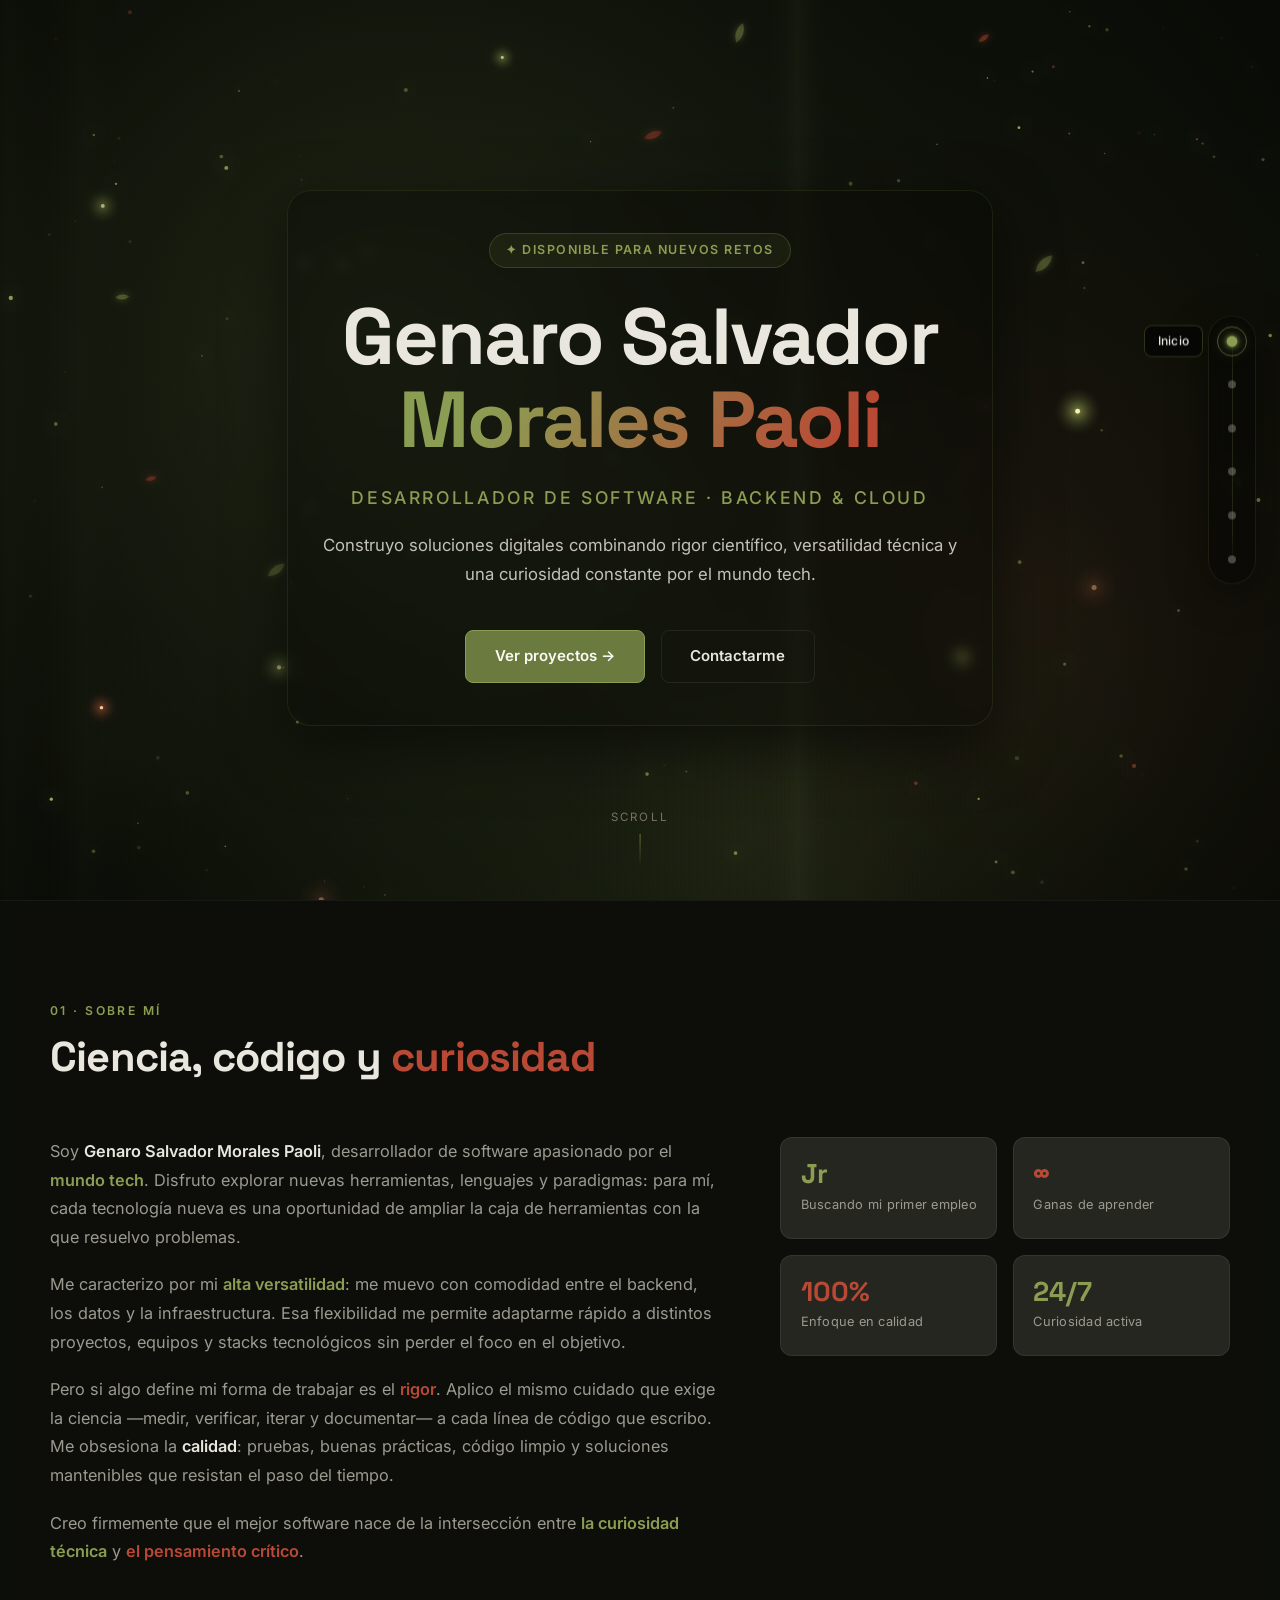
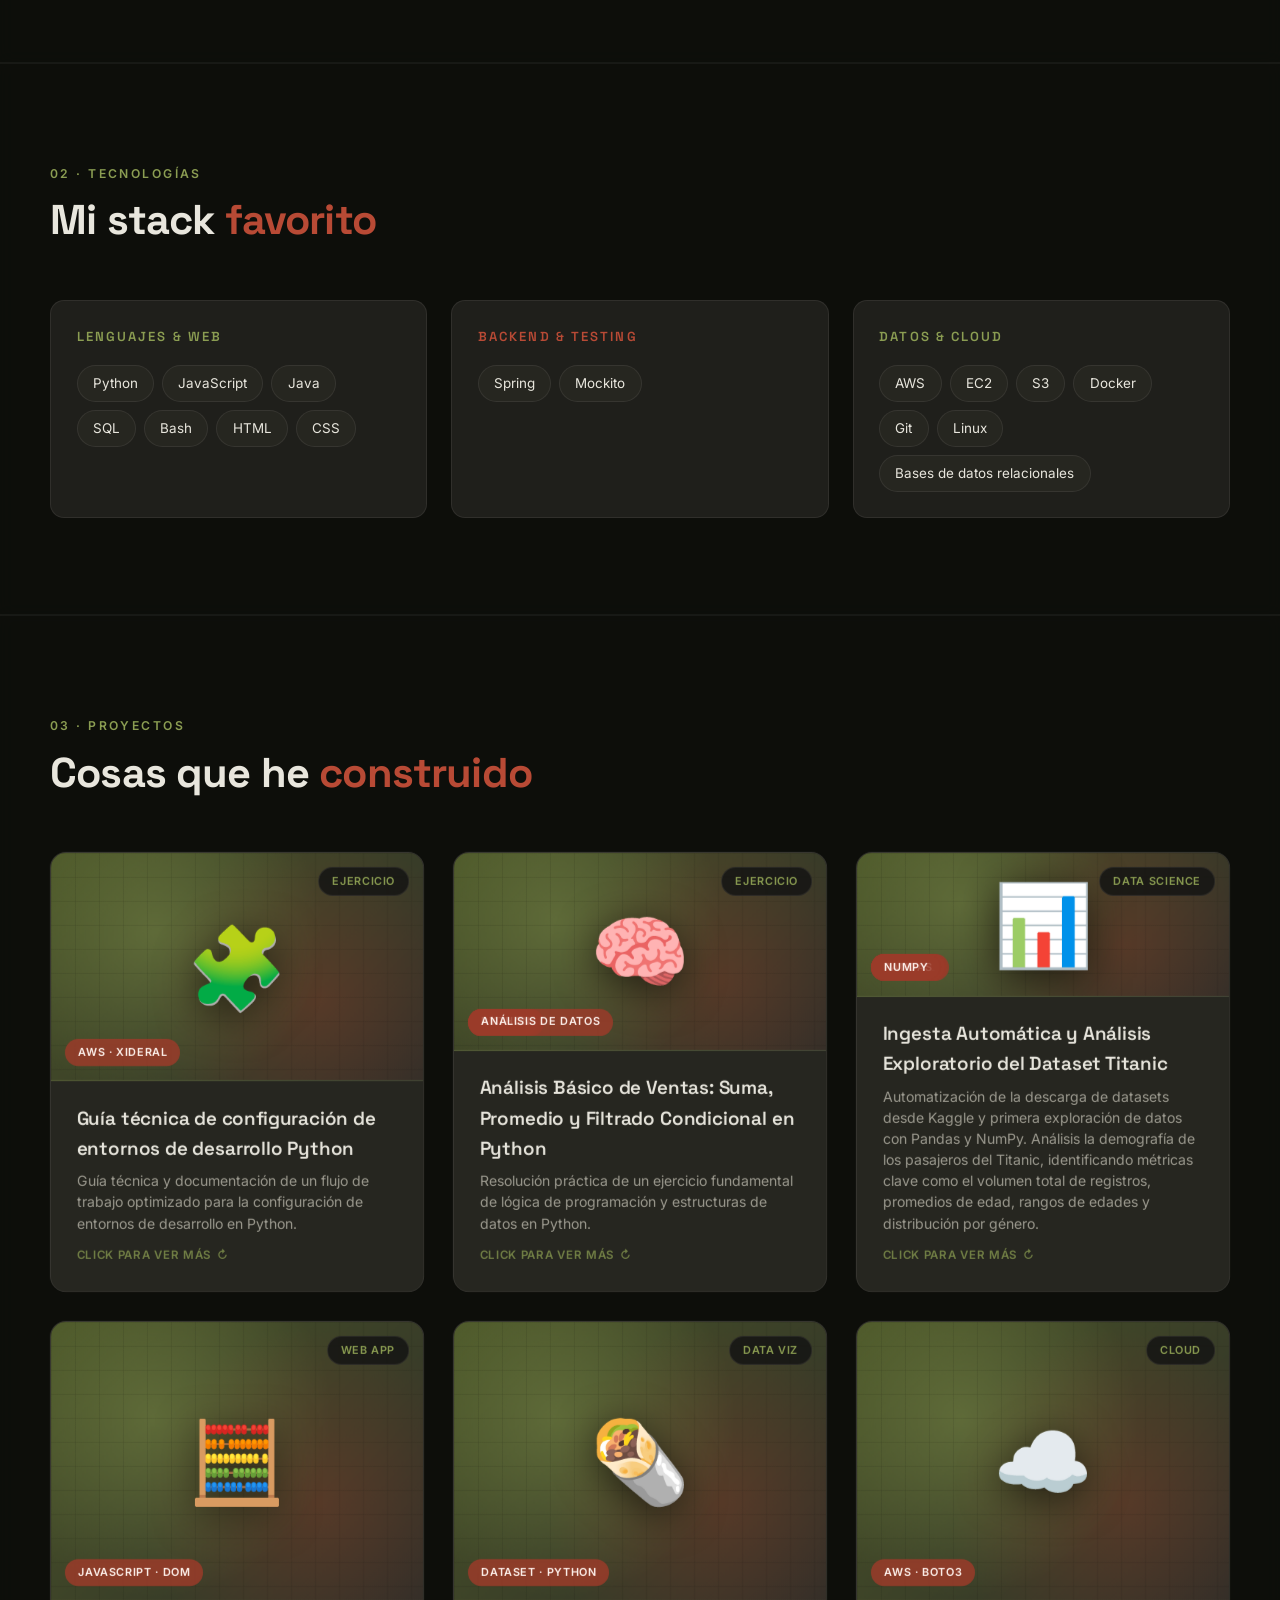
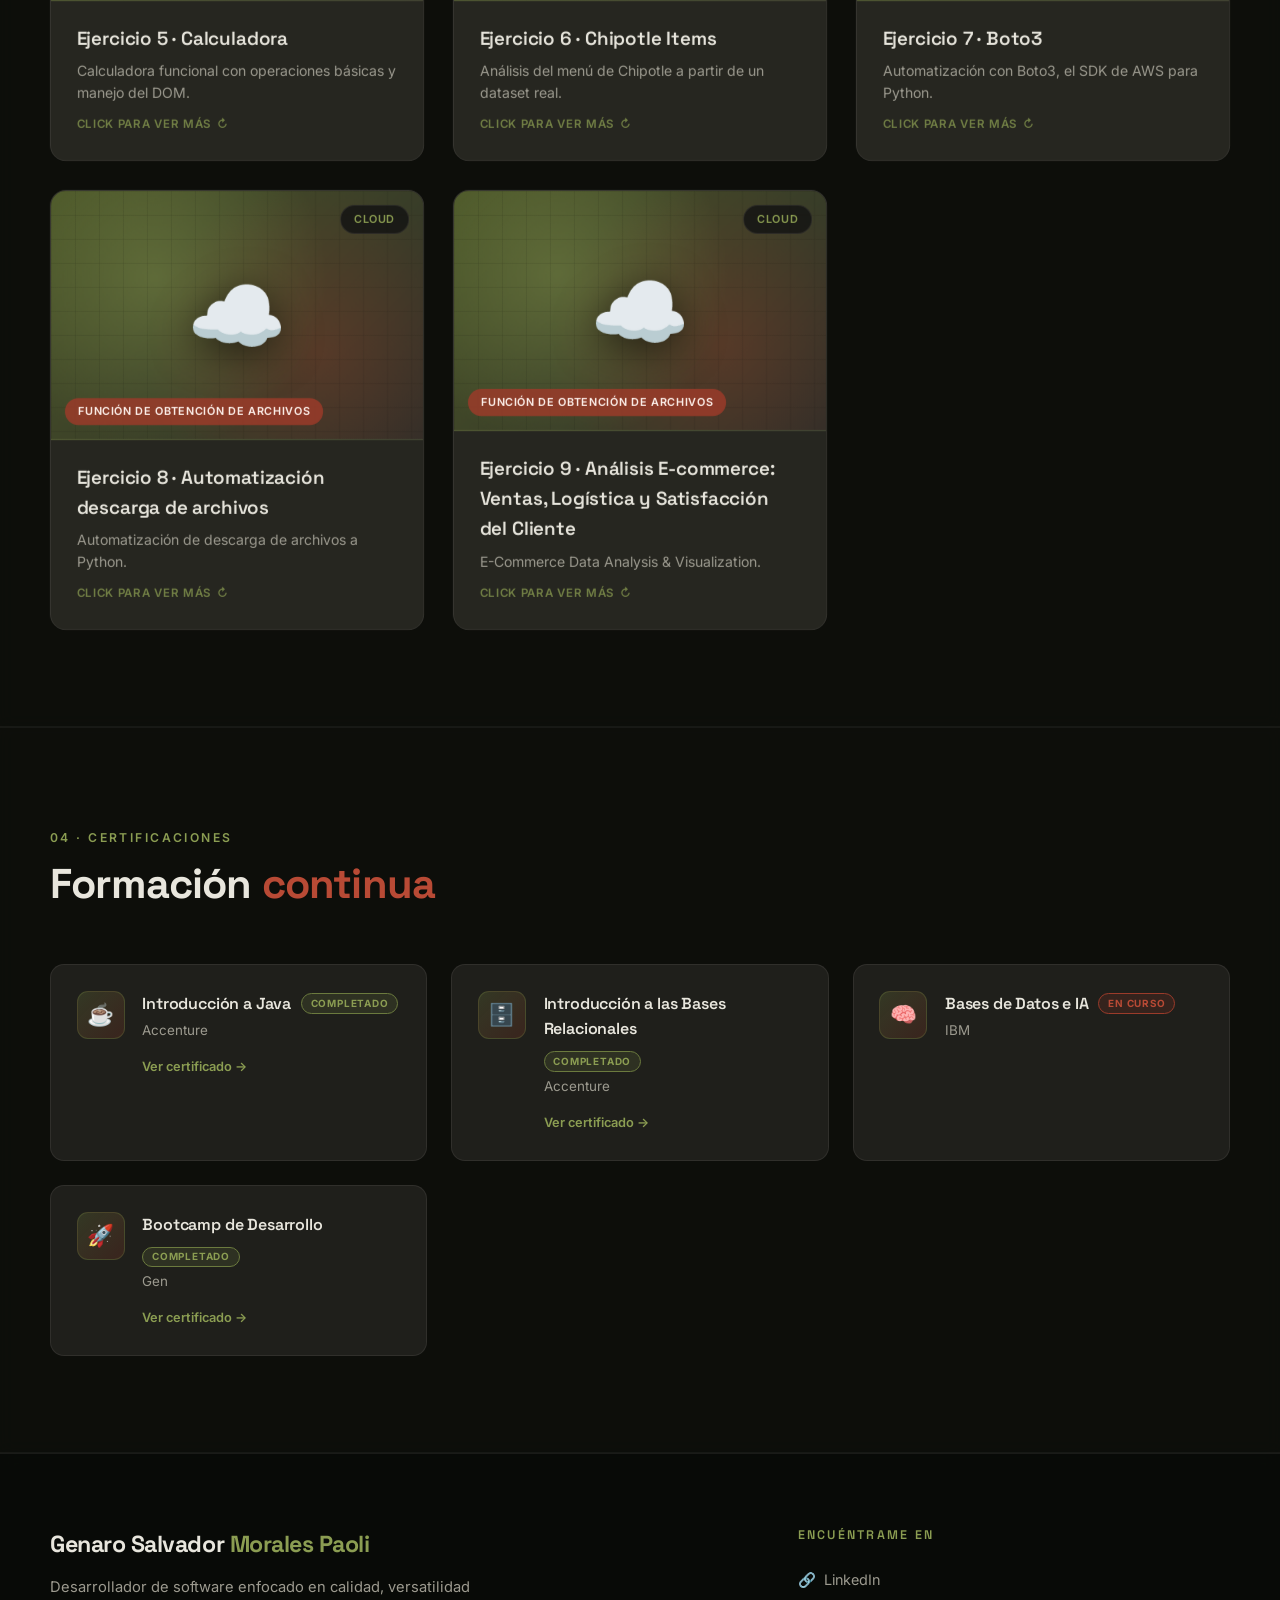
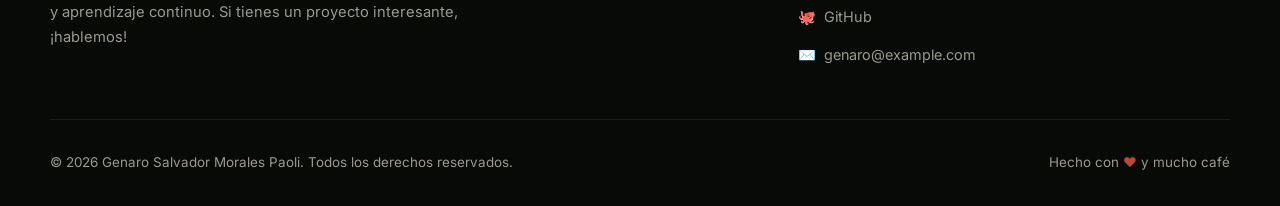
==== index.html @ 650f4722 "Cambio en títulos, descripción de 2 tarjetas de proyecto" ====
<!DOCTYPE html>
<html lang="es">
<head>
<meta charset="UTF-8">
<meta name="viewport" content="width=device-width, initial-scale=1.0">
<title>Genaro Salvador Morales Paoli · Portafolio</title>
<link rel="preconnect" href="https://fonts.googleapis.com">
<link rel="preconnect" href="https://fonts.gstatic.com" crossorigin>
<link href="https://fonts.googleapis.com/css2?family=Space+Grotesk:wght@400;500;600;700&family=Inter:wght@300;400;500;600&display=swap" rel="stylesheet">
<style>
  * { margin: 0; padding: 0; box-sizing: border-box; }

  :root {
    --olive: #6B7A3E;
    --olive-light: #8B9D52;
    --olive-dark: #4A5528;
    --black: #171714;
    --black-soft: #1F1F1B;
    --black-card: #262620;
    --black-elev: #2E2E28;
    --brick: #9B3B2A;
    --brick-light: #B84A35;
    --brick-dark: #6E2A1E;
    --text: #E8E6DD;
    --text-muted: #9C9A8F;
    --border: rgba(232, 230, 221, 0.08);
    --border-olive: rgba(107, 122, 62, 0.35);
    --border-brick: rgba(155, 59, 42, 0.4);
  }

  html { scroll-behavior: smooth; }
  body {
    font-family: 'Inter', sans-serif;
    background: #060705;
    color: var(--text);
    line-height: 1.6;
    overflow-x: hidden;
    -webkit-font-smoothing: antialiased;
    position: relative;
  }
  a { color: inherit; text-decoration: none; }
  img { max-width: 100%; display: block; }

  /* ============ CANVAS GLOBAL ============ */
  #gardenCanvas {
    position: fixed;
    top: 0; left: 0;
    width: 100vw;
    height: 100vh;
    display: block;
    z-index: 0;
    pointer-events: none;
  }

  /* ============ SIDE NAV (PESTAÑAS DERECHA) ============ */
  .side-nav {
    position: fixed;
    right: 1.5rem;
    top: 50%;
    transform: translateY(-50%);
    z-index: 90;
    display: flex;
    flex-direction: column;
    gap: 0.85rem;
    padding: 0.6rem 0.5rem;
    background: rgba(6, 7, 5, 0.55);
    backdrop-filter: blur(14px);
    -webkit-backdrop-filter: blur(14px);
    border: 1px solid rgba(107, 122, 62, 0.18);
    border-radius: 100px;
    box-shadow: 0 10px 40px rgba(0, 0, 0, 0.4);
  }
  .side-nav-item {
    position: relative;
    display: flex;
    align-items: center;
    justify-content: center;
    width: 30px;
    height: 30px;
    border-radius: 50%;
    cursor: pointer;
    transition: all 0.3s ease;
  }
  .side-nav-dot {
    width: 8px;
    height: 8px;
    border-radius: 50%;
    background: rgba(232, 230, 221, 0.28);
    transition: all 0.3s ease;
    position: relative;
  }
  .side-nav-item:hover .side-nav-dot {
    background: var(--olive-light);
    transform: scale(1.4);
    box-shadow: 0 0 12px rgba(139, 157, 82, 0.8);
  }
  .side-nav-item.active .side-nav-dot {
    background: var(--olive-light);
    box-shadow: 0 0 14px rgba(139, 157, 82, 0.9), 0 0 4px rgba(139, 157, 82, 1);
    transform: scale(1.35);
  }
  .side-nav-item.active::after {
    content: '';
    position: absolute;
    inset: 0;
    border-radius: 50%;
    border: 1px solid rgba(139, 157, 82, 0.5);
    animation: sidePulse 2s ease-in-out infinite;
  }
  @keyframes sidePulse {
    0%, 100% { transform: scale(1); opacity: 0.7; }
    50% { transform: scale(1.25); opacity: 0.15; }
  }

  .side-nav-label {
    position: absolute;
    right: calc(100% + 14px);
    top: 50%;
    transform: translateY(-50%) translateX(6px);
    padding: 0.35rem 0.8rem;
    background: rgba(6, 7, 5, 0.92);
    backdrop-filter: blur(8px);
    border: 1px solid rgba(139, 157, 82, 0.3);
    border-radius: 8px;
    font-size: 0.76rem;
    font-weight: 500;
    color: var(--text);
    white-space: nowrap;
    opacity: 0;
    pointer-events: none;
    transition: all 0.28s ease;
    letter-spacing: 0.02em;
  }
  .side-nav-item:hover .side-nav-label,
  .side-nav-item.label-show .side-nav-label {
    opacity: 1;
    transform: translateY(-50%) translateX(0);
  }

  .side-nav::before {
    content: '';
    position: absolute;
    top: 1.1rem;
    bottom: 1.1rem;
    left: 50%;
    width: 1px;
    background: linear-gradient(to bottom,
      transparent,
      rgba(107, 122, 62, 0.25) 15%,
      rgba(107, 122, 62, 0.25) 85%,
      transparent);
    z-index: -1;
  }

  /* ============ SECCIONES ============ */
  section {
    padding: 6rem 2rem;
    position: relative;
    z-index: 2;
  }
  .container { max-width: 1180px; margin: 0 auto; }

  .hero {
    min-height: 100vh;
    display: flex;
    align-items: center;
    justify-content: center;
    padding: 5rem 2rem 4rem;
    position: relative;
    z-index: 2;
  }

  #sobre-mi,
  #tecnologias,
  #proyectos,
  #certificaciones {
    background: rgba(15, 17, 13, 0.82);
    backdrop-filter: blur(8px);
    -webkit-backdrop-filter: blur(8px);
    border-top: 1px solid rgba(232, 230, 221, 0.05);
    border-bottom: 1px solid rgba(232, 230, 221, 0.05);
  }

  footer {
    position: relative;
    z-index: 2;
    background: rgba(10, 12, 9, 0.88);
    backdrop-filter: blur(10px);
    -webkit-backdrop-filter: blur(10px);
    border-top: 1px solid var(--border);
    padding: 4.5rem 2rem 2rem;
  }

  /* ============ HERO CONTENT ============ */
  .hero-content {
    position: relative;
    z-index: 3;
    text-align: center;
    max-width: 940px;
    background: rgba(6, 7, 5, 0.35);
    backdrop-filter: blur(6px);
    -webkit-backdrop-filter: blur(6px);
    padding: 2.6rem 2rem;
    border-radius: 24px;
    border: 1px solid rgba(107, 122, 62, 0.18);
    box-shadow: 0 20px 60px rgba(0, 0, 0, 0.5);
  }
  .hero-badge {
    display: inline-block;
    padding: 0.4rem 1rem;
    border: 1px solid var(--border-olive);
    border-radius: 100px;
    font-size: 0.78rem;
    color: var(--olive-light);
    background: rgba(107, 122, 62, 0.12);
    margin-bottom: 1.8rem;
    letter-spacing: 0.12em;
    text-transform: uppercase;
    font-weight: 600;
  }
  .hero h1 {
    font-family: 'Space Grotesk', sans-serif;
    font-size: clamp(2.4rem, 6.2vw, 5rem);
    font-weight: 700;
    line-height: 1.04;
    letter-spacing: -0.025em;
    margin-bottom: 1.4rem;
  }
  .hero h1 .gradient {
    background: linear-gradient(120deg, var(--olive-light) 20%, var(--brick-light) 90%);
    -webkit-background-clip: text;
    -webkit-text-fill-color: transparent;
    background-clip: text;
  }
  .hero-role {
    font-size: clamp(0.92rem, 1.6vw, 1.1rem);
    color: var(--olive-light);
    font-weight: 500;
    letter-spacing: 0.15em;
    text-transform: uppercase;
    margin-bottom: 1.2rem;
  }
  .hero-desc {
    font-size: 1.05rem;
    color: #C4C2B8;
    max-width: 640px;
    margin: 0 auto 2.6rem;
    line-height: 1.7;
  }
  .hero-actions {
    display: flex;
    gap: 1rem;
    justify-content: center;
    flex-wrap: wrap;
  }
  .btn {
    padding: 0.85rem 1.8rem;
    border-radius: 8px;
    font-size: 0.94rem;
    font-weight: 600;
    transition: all 0.25s ease;
    display: inline-flex;
    align-items: center;
    gap: 0.5rem;
    cursor: pointer;
    border: 1px solid transparent;
  }
  .btn-primary {
    background: var(--olive);
    color: #FAFAF5;
    border-color: var(--olive-light);
  }
  .btn-primary:hover {
    background: var(--olive-light);
    transform: translateY(-2px);
    box-shadow: 0 10px 28px rgba(107, 122, 62, 0.4);
  }
  .btn-ghost {
    background: transparent;
    color: var(--text);
    border-color: var(--border);
  }
  .btn-ghost:hover {
    border-color: var(--brick);
    color: var(--brick-light);
    transform: translateY(-2px);
  }

  .scroll-hint {
    position: absolute;
    bottom: 2rem;
    left: 50%;
    transform: translateX(-50%);
    z-index: 3;
    display: flex;
    flex-direction: column;
    align-items: center;
    gap: 0.5rem;
    font-size: 0.72rem;
    letter-spacing: 0.2em;
    text-transform: uppercase;
    color: var(--text-muted);
    opacity: 0.7;
  }
  .scroll-hint .line {
    width: 1px;
    height: 34px;
    background: linear-gradient(to bottom, var(--olive-light), transparent);
    animation: scrollPulse 2s ease-in-out infinite;
  }
  @keyframes scrollPulse {
    0%, 100% { transform: scaleY(1); opacity: 0.7; }
    50% { transform: scaleY(0.5); opacity: 0.3; }
  }

  /* ============ HEADERS ============ */
  .section-header { margin-bottom: 3.5rem; }
  .section-tag {
    display: inline-block;
    font-size: 0.76rem;
    letter-spacing: 0.2em;
    text-transform: uppercase;
    color: var(--olive-light);
    margin-bottom: 0.8rem;
    font-weight: 600;
  }
  .section-title {
    font-family: 'Space Grotesk', sans-serif;
    font-size: clamp(1.8rem, 3.6vw, 2.6rem);
    font-weight: 700;
    letter-spacing: -0.02em;
    line-height: 1.15;
  }
  .section-title .accent { color: var(--brick-light); }

  /* ============ SOBRE MÍ ============ */
  .about-grid {
    display: grid;
    grid-template-columns: 1.5fr 1fr;
    gap: 3.5rem;
    align-items: start;
  }
  .about-text p {
    color: var(--text-muted);
    font-size: 1.02rem;
    margin-bottom: 1.2rem;
    line-height: 1.75;
  }
  .about-text p:last-child { margin-bottom: 0; }
  .about-text strong { color: var(--text); font-weight: 600; }
  .hl-olive { color: var(--olive-light); font-weight: 600; }
  .hl-brick { color: var(--brick-light); font-weight: 600; }

  .about-facts { display: grid; grid-template-columns: 1fr 1fr; gap: 1rem; }
  .fact-card {
    background: var(--black-card);
    border: 1px solid var(--border);
    border-radius: 12px;
    padding: 1.4rem 1.2rem;
    transition: all 0.25s ease;
  }
  .fact-card:hover {
    border-color: var(--border-olive);
    transform: translateY(-3px);
    background: var(--black-elev);
  }
  .fact-card .fact-num {
    font-family: 'Space Grotesk', sans-serif;
    font-size: 1.7rem;
    font-weight: 700;
    color: var(--olive-light);
    line-height: 1;
    margin-bottom: 0.45rem;
  }
  .fact-card:nth-child(2) .fact-num,
  .fact-card:nth-child(3) .fact-num { color: var(--brick-light); }
  .fact-card .fact-label { font-size: 0.8rem; color: var(--text-muted); letter-spacing: 0.02em; }

  /* ============ TECNOLOGÍAS ============ */
  .tech-categories {
    display: grid;
    grid-template-columns: repeat(auto-fit, minmax(280px, 1fr));
    gap: 1.5rem;
  }
  .tech-cat {
    background: var(--black-soft);
    border: 1px solid var(--border);
    border-radius: 14px;
    padding: 1.6rem;
    transition: border-color 0.25s;
  }
  .tech-cat:hover { border-color: var(--border-olive); }
  .tech-cat h3 {
    font-family: 'Space Grotesk', sans-serif;
    font-size: 0.82rem;
    text-transform: uppercase;
    letter-spacing: 0.16em;
    color: var(--olive-light);
    margin-bottom: 1.1rem;
    font-weight: 600;
  }
  .tech-cat:nth-child(even) h3 { color: var(--brick-light); }
  .tech-pills { display: flex; flex-wrap: wrap; gap: 0.5rem; }
  .pill {
    padding: 0.42rem 0.95rem;
    background: var(--black-card);
    border: 1px solid var(--border);
    border-radius: 100px;
    font-size: 0.84rem;
    color: var(--text);
    transition: all 0.2s ease;
    cursor: default;
  }
  .pill:hover { border-color: var(--olive); color: var(--olive-light); transform: translateY(-2px); }
  .pill.brick:hover { border-color: var(--brick); color: var(--brick-light); }

  /* ============ PROYECTOS — FLIP CARDS ============ */
  .projects-grid {
    display: grid;
    grid-template-columns: repeat(auto-fit, minmax(320px, 1fr));
    gap: 1.8rem;
  }
  .project-card {
    perspective: 1600px;
    height: 440px;
    cursor: pointer;
    transition: translate 0.35s ease;
  }
  .project-card:hover { translate: 0 -6px; }

  .project-card-inner {
    position: relative;
    width: 100%;
    height: 100%;
    transition: transform 0.9s cubic-bezier(0.4, 0, 0.2, 1);
    transform-style: preserve-3d;
    -webkit-transform-style: preserve-3d;
  }
  .project-card.flipped .project-card-inner {
    transform: rotateY(180deg);
  }

  .project-face {
    position: absolute;
    inset: 0;
    border-radius: 16px;
    overflow: hidden;
    display: flex;
    flex-direction: column;
    background: var(--black-card);
    border: 1px solid var(--border);
    transition: border-color 0.3s ease, box-shadow 0.3s ease;
    backface-visibility: hidden;
    -webkit-backface-visibility: hidden;
    transform-style: preserve-3d;
    -webkit-transform-style: preserve-3d;
    will-change: transform;
  }

  .project-cover::before,
  .project-cover::after,
  .project-back-cover::before {
    backface-visibility: hidden;
    -webkit-backface-visibility: hidden;
  }

  .project-front {
    transform: rotateY(0deg) translateZ(1px);
    z-index: 2;
  }
  .project-back {
    transform: rotateY(180deg) translateZ(1px);
    z-index: 1;
    background: linear-gradient(160deg, #22221d 0%, #1a1a16 100%);
    border-color: rgba(139, 157, 82, 0.25) !important;
    padding: 1.5rem 1.5rem 1.6rem;
  }
  .project-card:hover .project-face {
    border-color: var(--border-olive);
    box-shadow: 0 22px 44px rgba(0, 0, 0, 0.5);
  }
  .project-card:hover .project-back {
    border-color: rgba(139, 157, 82, 0.55) !important;
  }

  /* Portada (frontal) */
  .project-cover {
    flex: 1;
    position: relative;
    overflow: hidden;
    display: flex;
    align-items: center;
    justify-content: center;
    background: linear-gradient(135deg, var(--olive-dark), var(--black-elev));
    border-bottom: 1px solid var(--border);
  }
  .project-cover::before {
    content: '';
    position: absolute;
    inset: 0;
    background-image:
      radial-gradient(circle at 28% 35%, rgba(139, 157, 82, 0.4), transparent 55%),
      radial-gradient(circle at 72% 65%, rgba(155, 59, 42, 0.32), transparent 55%);
  }
  .project-cover::after {
    content: '';
    position: absolute;
    inset: 0;
    background-image:
      linear-gradient(rgba(23, 23, 20, 0.15) 1px, transparent 1px),
      linear-gradient(90deg, rgba(23, 23, 20, 0.15) 1px, transparent 1px);
    background-size: 24px 24px;
    opacity: 0.6;
  }
  .cover-icon {
    font-size: 5rem;
    position: relative;
    z-index: 2;
    filter: drop-shadow(0 8px 20px rgba(0, 0, 0, 0.6));
    transition: transform 0.5s ease;
  }
  .project-card:hover .cover-icon {
    transform: scale(1.1) rotate(-4deg);
  }
  .cover-label {
    position: absolute;
    top: 0.9rem;
    right: 0.9rem;
    padding: 0.3rem 0.8rem;
    background: rgba(23, 23, 20, 0.9);
    border: 1px solid var(--border);
    border-radius: 100px;
    font-size: 0.68rem;
    color: var(--olive-light);
    letter-spacing: 0.06em;
    text-transform: uppercase;
    font-weight: 600;
    z-index: 3;
  }
  .cover-tag {
    position: absolute;
    bottom: 0.9rem;
    left: 0.9rem;
    padding: 0.3rem 0.8rem;
    background: rgba(155, 59, 42, 0.85);
    border-radius: 100px;
    font-size: 0.68rem;
    color: #FFF3EE;
    letter-spacing: 0.06em;
    text-transform: uppercase;
    font-weight: 600;
    z-index: 3;
  }

  /* Info en frontal */
  .project-front-info {
    padding: 1.4rem 1.6rem 1.5rem;
  }
  .project-front-info h3 {
    font-family: 'Space Grotesk', sans-serif;
    font-size: 1.18rem;
    font-weight: 600;
    margin-bottom: 0.4rem;
    letter-spacing: -0.01em;
  }
  .project-front-info p {
    color: var(--text-muted);
    font-size: 0.88rem;
    line-height: 1.5;
  }
  .click-hint {
    display: inline-flex;
    align-items: center;
    gap: 0.35rem;
    font-size: 0.72rem;
    color: var(--olive-light);
    margin-top: 0.8rem;
    letter-spacing: 0.06em;
    text-transform: uppercase;
    font-weight: 600;
    opacity: 0.75;
  }
  .click-hint .arrow {
    display: inline-block;
    animation: clickHint 1.8s ease-in-out infinite;
  }
  @keyframes clickHint {
    0%, 100% { transform: rotate(0deg); }
    50% { transform: rotate(90deg); }
  }

  /* Info en reverso */
  .project-back-cover {
    height: 90px;
    border-radius: 10px;
    margin-bottom: 1.1rem;
    background: linear-gradient(135deg, rgba(74, 85, 40, 0.5), rgba(23, 23, 20, 0.9));
    display: flex;
    align-items: center;
    justify-content: center;
    font-size: 2.6rem;
    position: relative;
    overflow: hidden;
    border: 1px solid rgba(139, 157, 82, 0.2);
    box-shadow: inset 0 0 20px rgba(0, 0, 0, 0.4);
  }
  .project-back-cover::before {
    content: '';
    position: absolute;
    inset: 0;
    background-image:
      radial-gradient(circle at 30% 40%, rgba(139, 157, 82, 0.35), transparent 60%),
      radial-gradient(circle at 70% 60%, rgba(155, 59, 42, 0.25), transparent 60%);
    pointer-events: none;
  }
  .project-back-cover span {
    position: relative;
    z-index: 2;
    filter: drop-shadow(0 4px 12px rgba(0, 0, 0, 0.5));
  }

  .project-back h3 {
    font-family: 'Space Grotesk', sans-serif;
    font-size: 1.15rem;
    font-weight: 600;
    margin-bottom: 0.5rem;
    letter-spacing: -0.01em;
  }
  .project-back p {
    color: var(--text-muted);
    font-size: 0.88rem;
    line-height: 1.6;
    margin-bottom: 1.2rem;
    flex: 1;
  }
  .project-back .btn-view {
    display: inline-flex;
    align-items: center;
    justify-content: center;
    gap: 0.4rem;
    padding: 0.7rem 1.3rem;
    background: var(--olive);
    color: #FAFAF5;
    border: 1px solid var(--olive-light);
    border-radius: 8px;
    font-size: 0.85rem;
    font-weight: 600;
    transition: all 0.25s ease;
    align-self: flex-start;
    cursor: pointer;
  }
  .project-back .btn-view:hover {
    background: var(--olive-light);
    transform: translateY(-2px);
    box-shadow: 0 8px 24px rgba(107, 122, 62, 0.45);
  }
  .back-close-hint {
    position: absolute;
    bottom: 1rem;
    right: 1.2rem;
    font-size: 0.7rem;
    color: var(--text-muted);
    letter-spacing: 0.08em;
    text-transform: uppercase;
    opacity: 0.6;
  }

  /* ============ CERTIFICACIONES ============ */
  .certs-grid {
    display: grid;
    grid-template-columns: repeat(auto-fit, minmax(300px, 1fr));
    gap: 1.5rem;
  }
  .cert-card {
    background: var(--black-soft);
    border: 1px solid var(--border);
    border-radius: 14px;
    padding: 1.6rem;
    display: flex;
    gap: 1.1rem;
    align-items: flex-start;
    transition: all 0.28s ease;
    position: relative;
  }
  .cert-card:hover {
    border-color: var(--border-brick);
    transform: translateY(-4px);
    background: var(--black-card);
    box-shadow: 0 14px 32px rgba(155, 59, 42, 0.15);
  }
  .cert-icon {
    flex-shrink: 0;
    width: 48px;
    height: 48px;
    border-radius: 11px;
    background: linear-gradient(135deg, rgba(107, 122, 62, 0.28), rgba(155, 59, 42, 0.22));
    border: 1px solid var(--border-olive);
    display: flex;
    align-items: center;
    justify-content: center;
    font-size: 1.35rem;
  }
  .cert-info { flex: 1; }
  .cert-header {
    display: flex;
    align-items: center;
    gap: 0.6rem;
    flex-wrap: wrap;
    margin-bottom: 0.25rem;
  }
  .cert-info h4 {
    font-family: 'Space Grotesk', sans-serif;
    font-size: 1rem;
    font-weight: 600;
    letter-spacing: -0.01em;
  }
  .cert-status {
    display: inline-block;
    padding: 0.15rem 0.55rem;
    font-size: 0.62rem;
    border-radius: 100px;
    font-weight: 700;
    letter-spacing: 0.08em;
    text-transform: uppercase;
    white-space: nowrap;
    line-height: 1.4;
  }
  .cert-status.completed {
    background: rgba(107, 122, 62, 0.2);
    border: 1px solid var(--olive);
    color: var(--olive-light);
  }
  .cert-status.progress {
    background: rgba(155, 59, 42, 0.18);
    border: 1px solid var(--brick);
    color: var(--brick-light);
  }
  .cert-issuer {
    font-size: 0.84rem;
    color: var(--text-muted);
    margin-bottom: 0.7rem;
    display: block;
  }
  .cert-link {
    font-size: 0.8rem;
    color: var(--olive-light);
    font-weight: 600;
    display: inline-flex;
    align-items: center;
    gap: 0.35rem;
    transition: color 0.25s, gap 0.25s;
  }
  .cert-link:hover { color: var(--brick-light); gap: 0.6rem; }

  /* ============ FOOTER ============ */
  .footer-content {
    max-width: 1180px;
    margin: 0 auto;
    display: grid;
    grid-template-columns: 1.6fr 1fr;
    gap: 3.5rem;
    margin-bottom: 3rem;
  }
  .footer-brand h3 {
    font-family: 'Space Grotesk', sans-serif;
    font-size: 1.45rem;
    margin-bottom: 0.7rem;
    letter-spacing: -0.02em;
  }
  .footer-brand h3 span { color: var(--olive-light); }
  .footer-brand p { color: var(--text-muted); font-size: 0.92rem; max-width: 420px; line-height: 1.7; }
  .footer-social h4 {
    font-family: 'Space Grotesk', sans-serif;
    font-size: 0.78rem;
    text-transform: uppercase;
    letter-spacing: 0.18em;
    color: var(--olive-light);
    margin-bottom: 1rem;
    font-weight: 600;
  }
  .footer-social a {
    display: inline-flex;
    align-items: center;
    gap: 0.55rem;
    color: var(--text-muted);
    font-size: 0.9rem;
    padding: 0.35rem 0;
    transition: color 0.25s;
  }
  .footer-social a:hover { color: var(--olive-light); }
  .footer-social .social-list { display: flex; flex-direction: column; gap: 0.2rem; }
  .footer-bottom {
    max-width: 1180px;
    margin: 0 auto;
    padding-top: 2rem;
    border-top: 1px solid var(--border);
    display: flex;
    justify-content: space-between;
    align-items: center;
    flex-wrap: wrap;
    gap: 1rem;
    font-size: 0.84rem;
    color: var(--text-muted);
  }
  .footer-bottom .heart { color: var(--brick-light); }

  /* ============ REVEAL ============ */
  .reveal { opacity: 0; transform: translateY(24px); transition: opacity 0.7s ease, transform 0.7s ease; }
  .reveal.visible { opacity: 1; transform: translateY(0); }

  /* ============ RESPONSIVE ============ */
  @media (max-width: 860px) {
    section { padding: 4.5rem 1.4rem; }
    .hero { padding: 5rem 1.4rem 3rem; }
    .hero-content { padding: 1.8rem 1.2rem; }
    .about-grid { grid-template-columns: 1fr; gap: 2.2rem; }
    .footer-content { grid-template-columns: 1fr; gap: 2.2rem; }
    .footer-bottom { justify-content: center; text-align: center; }
    .side-nav {
      right: 0.7rem;
      gap: 0.6rem;
      padding: 0.5rem 0.35rem;
    }
    .side-nav-item { width: 26px; height: 26px; }
    .side-nav-dot { width: 7px; height: 7px; }
    .project-card { height: 460px; }
  }
  @media (max-width: 480px) {
    .hero-actions { flex-direction: column; width: 100%; }
    .btn { justify-content: center; width: 100%; }
    .projects-grid { grid-template-columns: 1fr; }
    .about-facts { grid-template-columns: 1fr; }

    .side-nav {
      top: auto;
      bottom: 1rem;
      right: auto;
      left: 50%;
      transform: translateX(-50%);
      flex-direction: row;
      gap: 0.4rem;
      padding: 0.5rem 0.8rem;
      border-radius: 100px;
    }
    .side-nav::before {
      top: 50%;
      left: 1rem;
      right: 1rem;
      bottom: auto;
      width: auto;
      height: 1px;
      background: linear-gradient(to right,
        transparent,
        rgba(107, 122, 62, 0.25) 15%,
        rgba(107, 122, 62, 0.25) 85%,
        transparent);
    }
    .side-nav-label {
      right: auto;
      top: auto;
      bottom: calc(100% + 12px);
      left: 50%;
      transform: translateX(-50%) translateY(6px);
    }
    .side-nav-item:hover .side-nav-label,
    .side-nav-item.label-show .side-nav-label {
      transform: translateX(-50%) translateY(0);
    }
  }
</style>
</head>
<body>

<!-- ============ CANVAS GLOBAL ============ -->
<canvas id="gardenCanvas"></canvas>

<!-- ============ SIDE NAV ============ -->
<nav class="side-nav" aria-label="Navegación rápida">
  <a href="#hero" class="side-nav-item active" data-section="hero">
    <span class="side-nav-label">Inicio</span>
    <span class="side-nav-dot"></span>
  </a>
  <a href="#sobre-mi" class="side-nav-item" data-section="sobre-mi">
    <span class="side-nav-label">Sobre mí</span>
    <span class="side-nav-dot"></span>
  </a>
  <a href="#tecnologias" class="side-nav-item" data-section="tecnologias">
    <span class="side-nav-label">Tecnologías</span>
    <span class="side-nav-dot"></span>
  </a>
  <a href="#proyectos" class="side-nav-item" data-section="proyectos">
    <span class="side-nav-label">Proyectos</span>
    <span class="side-nav-dot"></span>
  </a>
  <a href="#certificaciones" class="side-nav-item" data-section="certificaciones">
    <span class="side-nav-label">Certificaciones</span>
    <span class="side-nav-dot"></span>
  </a>
  <a href="#contacto" class="side-nav-item" data-section="contacto">
    <span class="side-nav-label">Contacto</span>
    <span class="side-nav-dot"></span>
  </a>
</nav>

<!-- ============ HERO ============ -->
<header class="hero" id="hero">
  <div class="hero-content">
    <span class="hero-badge">✦ Disponible para nuevos retos</span>
    <h1>
      Genaro Salvador<br>
      <span class="gradient">Morales Paoli</span>
    </h1>
    <p class="hero-role">Desarrollador de Software · Backend & Cloud</p>
    <p class="hero-desc">
      Construyo soluciones digitales combinando rigor científico, versatilidad técnica
      y una curiosidad constante por el mundo tech.
    </p>
    <div class="hero-actions">
      <a href="#proyectos" class="btn btn-primary">Ver proyectos →</a>
      <a href="#contacto" class="btn btn-ghost">Contactarme</a>
    </div>
  </div>
  <div class="scroll-hint">
    <span>Scroll</span>
    <span class="line"></span>
  </div>
</header>

<!-- ============ SOBRE MÍ ============ -->
<section id="sobre-mi">
  <div class="container">
    <div class="section-header reveal">
      <span class="section-tag">01 · Sobre mí</span>
      <h2 class="section-title">Ciencia, código y <span class="accent">curiosidad</span></h2>
    </div>

    <div class="about-grid">
      <div class="about-text reveal">
        <p>
          Soy <strong>Genaro Salvador Morales Paoli</strong>, desarrollador de software
          apasionado por el <span class="hl-olive">mundo tech</span>. Disfruto explorar
          nuevas herramientas, lenguajes y paradigmas: para mí, cada tecnología nueva es
          una oportunidad de ampliar la caja de herramientas con la que resuelvo problemas.
        </p>
        <p>
          Me caracterizo por mi <span class="hl-olive">alta versatilidad</span>: me muevo
          con comodidad entre el backend, los datos y la infraestructura.
          Esa flexibilidad me permite adaptarme rápido a distintos proyectos, equipos y
          stacks tecnológicos sin perder el foco en el objetivo.
        </p>
        <p>
          Pero si algo define mi forma de trabajar es el <span class="hl-brick">rigor</span>.
          Aplico el mismo cuidado que exige la ciencia —medir, verificar, iterar y documentar—
          a cada línea de código que escribo. Me obsesiona la <strong>calidad</strong>:
          pruebas, buenas prácticas, código limpio y soluciones mantenibles que resistan
          el paso del tiempo.
        </p>
        <p>
          Creo firmemente que el mejor software nace de la intersección entre
          <span class="hl-olive">la curiosidad técnica</span> y
          <span class="hl-brick">el pensamiento crítico</span>.
        </p>
      </div>

      <div class="about-facts reveal">
        <div class="fact-card">
          <div class="fact-num">Jr</div>
          <div class="fact-label">Buscando mi primer empleo</div>
        </div>
        <div class="fact-card">
          <div class="fact-num">∞</div>
          <div class="fact-label">Ganas de aprender</div>
        </div>
        <div class="fact-card">
          <div class="fact-num">100%</div>
          <div class="fact-label">Enfoque en calidad</div>
        </div>
        <div class="fact-card">
          <div class="fact-num">24/7</div>
          <div class="fact-label">Curiosidad activa</div>
        </div>
      </div>
    </div>
  </div>
</section>

<!-- ============ TECNOLOGÍAS ============ -->
<section id="tecnologias">
  <div class="container">
    <div class="section-header reveal">
      <span class="section-tag">02 · Tecnologías</span>
      <h2 class="section-title">Mi stack <span class="accent">favorito</span></h2>
    </div>

    <div class="tech-categories">
      <div class="tech-cat reveal">
        <h3>Lenguajes & Web</h3>
        <div class="tech-pills">
          <span class="pill">Python</span>
          <span class="pill">JavaScript</span>
          <span class="pill">Java</span>
          <span class="pill">SQL</span>
          <span class="pill">Bash</span>
          <span class="pill">HTML</span>
          <span class="pill">CSS</span>
        </div>
      </div>

      <div class="tech-cat reveal">
        <h3>Backend & Testing</h3>
        <div class="tech-pills">
          <span class="pill brick">Spring</span>
          <span class="pill brick">Mockito</span>
        </div>
      </div>

      <div class="tech-cat reveal">
        <h3>Datos & Cloud</h3>
        <div class="tech-pills">
          <span class="pill">AWS</span>
          <span class="pill">EC2</span>
          <span class="pill">S3</span>
          <span class="pill">Docker</span>
          <span class="pill">Git</span>
          <span class="pill">Linux</span>
          <span class="pill">Bases de datos relacionales</span>
        </div>
      </div>
    </div>
  </div>
</section>
<!-- ============ PROYECTOS ============ -->
<section id="proyectos">
  <div class="container">
    <div class="section-header reveal">
      <span class="section-tag">03 · Proyectos</span>
      <h2 class="section-title">Cosas que he <span class="accent">construido</span></h2>
    </div>

    <div class="projects-grid">

      <!--  Ejercicio 2 -->
      <article class="project-card reveal" data-project>
        <div class="project-card-inner">
          <div class="project-face project-front">
            <div class="project-cover">
              <span class="cover-label">Ejercicio</span>
              <span class="cover-icon">🧩</span>
              <span class="cover-tag">AWS · Xideral</span>
            </div>
            <div class="project-front-info">
              <h3>Guía técnica de configuración de entornos de desarrollo Python</h3>
              <p>Guía técnica y documentación de un flujo de trabajo optimizado para la configuración 
                de entornos de desarrollo en Python. </p>
              <span class="click-hint">Click para ver más <span class="arrow">↻</span></span>
            </div>
          </div>
          <div class="project-face project-back">
            <div class="project-back-cover"><span>🧩</span></div>
            <h3>Guía técnica de configuración de entornos de desarrollo Python</h3>
            <p>
              Guía técnica y documentación de un flujo de trabajo optimizado para la configuración 
                de entornos de desarrollo en Python.
            </p>
            <a href="Xideral/Proyectos/Untitled.html"
               target="_blank" rel="noopener" class="btn-view">
              Ver proyecto →
            </a>
            <span class="back-close-hint">Click para cerrar</span>
          </div>
        </div>
      </article>

      <!--  Ejercicio 3 -->
      <article class="project-card reveal" data-project>
        <div class="project-card-inner">
          <div class="project-face project-front">
            <div class="project-cover">
              <span class="cover-label">Ejercicio</span>
              <span class="cover-icon">🧠</span>
              <span class="cover-tag">Lógica</span>
              <span class="cover-tag">Python</span>
              <span class="cover-tag">Análisis de datos</span>
            </div>
            <div class="project-front-info">
              <h3>Análisis Básico de Ventas: Suma, Promedio y Filtrado Condicional en Python</h3>
              <p>Resolución práctica de un ejercicio fundamental de lógica de programación y estructuras de datos en Python.</p>
              <span class="click-hint">Click para ver más <span class="arrow">↻</span></span>
            </div>
          </div>
          <div class="project-face project-back">
            <div class="project-back-cover"><span>🧠</span></div>
            <h3>EAnálisis Básico de Ventas: Suma, Promedio y Filtrado Condicional en Python</h3>
            <p>
              Resolución práctica de un ejercicio fundamental de lógica de programación y estructuras de datos en Python.
            </p>
            <a href="Xideral/Proyectos/Problema.html"
               target="_blank" rel="noopener" class="btn-view">
              Ver proyecto →
            </a>
            <span class="back-close-hint">Click para cerrar</span>
          </div>
        </div>
      </article>

      <!-- Ejercicio 4 -->
      <article class="project-card reveal" data-project>
        <div class="project-card-inner">
          <div class="project-face project-front">
            <div class="project-cover">
              <span class="cover-label">Data Science</span>
              <span class="cover-icon">📊</span>
              <span class="cover-tag">Kaggle</span>
              <span class="cover-tag">Python</span>
              <span class="cover-tag">Xideral</span>
              <span class="cover-tag">Pandas</span>
              <span class="cover-tag">Numpy</span>
            </div>
            <div class="project-front-info">
              <h3>Ingesta Automática y Análisis Exploratorio del Dataset Titanic</h3>
              <p>Automatización de la descarga de datasets desde Kaggle y primera exploración de datos con Pandas y NumPy. 
             Análisis la demografía de los pasajeros del Titanic, identificando métricas clave como el volumen total de registros, 
             promedios de edad, rangos de edades y distribución por género.</p>
              <span class="click-hint">Click para ver más <span class="arrow">↻</span></span>
            </div>
          </div>
          <div class="project-face project-back">
            <div class="project-back-cover"><span>📊</span></div>
            <h3>Ingesta Automática y Análisis Exploratorio del Dataset Titanic</h3>
            <p>
             Automatización de la descarga de datasets desde Kaggle y primera exploración de datos con Pandas y NumPy. 
             Análisis la demografía de los pasajeros del Titanic, identificando métricas clave como el volumen total de registros, 
             promedios de edad, rangos de edades y distribución por género.
            </p>
            <a href="Xideral/Proyectos/PracticaKaggle.html"
               target="_blank" rel="noopener" class="btn-view">
              Ver proyecto →
            </a>
            <span class="back-close-hint">Click para cerrar</span>
          </div>
        </div>
      </article>

      <!--  Ejercicio 5 -->
      <article class="project-card reveal" data-project>
        <div class="project-card-inner">
          <div class="project-face project-front">
            <div class="project-cover">
              <span class="cover-label">Web App</span>
              <span class="cover-icon">🧮</span>
              <span class="cover-tag">JavaScript · DOM</span>
            </div>
            <div class="project-front-info">
              <h3>Ejercicio 5 · Calculadora</h3>
              <p>Calculadora funcional con operaciones básicas y manejo del DOM.</p>
              <span class="click-hint">Click para ver más <span class="arrow">↻</span></span>
            </div>
          </div>
          <div class="project-face project-back">
            <div class="project-back-cover"><span>🧮</span></div>
            <h3>Ejercicio 5 · Calculadora</h3>
            <p>
              Calculadora interactiva construida desde cero. Ejercicio práctico de
              lógica de programación, manejo de eventos y manipulación del DOM.
            </p>
            <a href="Xideral/Proyectos/Calculadora_.html"
               target="_blank" rel="noopener" class="btn-view">
              Ver proyecto →
            </a>
            <span class="back-close-hint">Click para cerrar</span>
          </div>
        </div>
      </article>

      <!-- Ejercicio 6 -->
      <article class="project-card reveal" data-project>
        <div class="project-card-inner">
          <div class="project-face project-front">
            <div class="project-cover">
              <span class="cover-label">Data Viz</span>
              <span class="cover-icon">🌯</span>
              <span class="cover-tag">Dataset · Python</span>
            </div>
            <div class="project-front-info">
              <h3>Ejercicio 6 · Chipotle Items</h3>
              <p>Análisis del menú de Chipotle a partir de un dataset real.</p>
              <span class="click-hint">Click para ver más <span class="arrow">↻</span></span>
            </div>
          </div>
          <div class="project-face project-back">
            <div class="project-back-cover"><span>🌯</span></div>
            <h3>Ejercicio 6 · Chipotle Items</h3>
            <p>
              Análisis exploratorio del dataset público "Chipotle Items" para extraer
              información de precios, categorías y popularidad de productos del menú.
            </p>
            <a href="Xideral/Proyectos/Chipocle_items.html"
               target="_blank" rel="noopener" class="btn-view">
              Ver proyecto →
            </a>
            <span class="back-close-hint">Click para cerrar</span>
          </div>
        </div>
      </article>

      <!-- Ejercicio 7 -->
      <article class="project-card reveal" data-project>
        <div class="project-card-inner">
          <div class="project-face project-front">
            <div class="project-cover">
              <span class="cover-label">Cloud</span>
              <span class="cover-icon">☁️</span>
              <span class="cover-tag">AWS · Boto3</span>
            </div>
            <div class="project-front-info">
              <h3>Ejercicio 7 · Boto3</h3>
              <p>Automatización con Boto3, el SDK de AWS para Python.</p>
              <span class="click-hint">Click para ver más <span class="arrow">↻</span></span>
            </div>
          </div>
          <div class="project-face project-back">
            <div class="project-back-cover"><span>☁️</span></div>
            <h3>Ejercicio 7 · Boto3</h3>
            <p>
              Ejercicio de automatización en la nube usando Boto3 para interactuar
              con servicios de AWS: crear, listar y gestionar recursos desde Python.
            </p>
            <a href="Xideral/Proyectos/Boto3_.html"
               target="_blank" rel="noopener" class="btn-view">
              Ver proyecto →
            </a>
            <span class="back-close-hint">Click para cerrar</span>
          </div>
        </div>
      </article>
      <!-- Ejercicio 8 -->
      <article class="project-card reveal" data-project>
        <div class="project-card-inner">
          <div class="project-face project-front">
            <div class="project-cover">
              <span class="cover-label">Cloud</span>
              <span class="cover-icon">☁️</span>
              <span class="cover-tag">Función de obtención de archivos</span>
            </div>
            <div class="project-front-info">
              <h3>Ejercicio 8 · Automatización descarga de archivos</h3>
              <p>Automatización de descarga de archivos a Python.</p>
              <span class="click-hint">Click para ver más <span class="arrow">↻</span></span>
            </div>
          </div>
          <div class="project-face project-back">
            <div class="project-back-cover"><span>☁️</span></div>
            <h3>Ejercicio 8 · Obtención de archivos</h3>
            <p>
              Ejercicio de automatización de descarga y transferencia masiva de datasets de la NYC TLC por rango de fechas y tipo de vehículo 
              hacia una estructura organizada en un bucket de Amazon S3, omitiendo de forma segura aquellos archivos que aún no se encuentren publicados.
            </p>
            <a href="Xideral/Proyectos/archivos parquet.html"
               target="_blank" rel="noopener" class="btn-view">
              Ver proyecto →
            </a>
            <span class="back-close-hint">Click para cerrar</span>
          </div>
        </div>
      </article>
            <article class="project-card reveal" data-project>
        <div class="project-card-inner">
          <div class="project-face project-front">
            <div class="project-cover">
              <span class="cover-label">Cloud</span>
              <span class="cover-icon">☁️</span>
              <span class="cover-tag">Función de obtención de archivos</span>
            </div>
            <div class="project-front-info">
              <h3>Ejercicio 9 · Análisis E-commerce: Ventas, Logística y Satisfacción del Cliente</h3>
              <p>E-Commerce Data Analysis & Visualization.</p>
              <span class="click-hint">Click para ver más <span class="arrow">↻</span></span>
            </div>
          </div>
          <div class="project-face project-back">
            <div class="project-back-cover"><span>☁️</span></div>
            <h3>Ejercicio 9 · Análisis E-commerce: Ventas, Logística y Satisfacción del Cliente</h3>
            <p>
              Proyecto integral de Análisis Exploratorio de Datos (EDA) aplicado a una base de datos real de comercio electrónico (Olist). 
              Extracción de insights de negocio accionables a partir de múltiples conjuntos de datos relacionales, 
              analizando el comportamiento de ventas, el rendimiento logístico y su impacto en la experiencia del usuario.
            </p>
            <a href="Xideral/Proyectos/Brzil.html"
               target="_blank" rel="noopener" class="btn-view">
              Ver proyecto →
            </a>
            <span class="back-close-hint">Click para cerrar</span>
          </div>
        </div>
      </article>

    </div>
  </div>
</section>
<!-- ============ CERTIFICACIONES ============ -->
<section id="certificaciones">
  <div class="container">
    <div class="section-header reveal">
      <span class="section-tag">04 · Certificaciones</span>
      <h2 class="section-title">Formación <span class="accent">continua</span></h2>
    </div>

    <div class="certs-grid">

      <div class="cert-card reveal">
        <div class="cert-icon">☕</div>
        <div class="cert-info">
          <div class="cert-header">
            <h4>Introducción a Java</h4>
            <span class="cert-status completed">Completado</span>
          </div>
          <span class="cert-issuer">Accenture</span>
          <a href="#" target="_blank" rel="noopener" class="cert-link">Ver certificado →</a>
        </div>
      </div>

      <div class="cert-card reveal">
        <div class="cert-icon">🗄️</div>
        <div class="cert-info">
          <div class="cert-header">
            <h4>Introducción a las Bases Relacionales</h4>
            <span class="cert-status completed">Completado</span>
          </div>
          <span class="cert-issuer">Accenture</span>
          <a href="#" target="_blank" rel="noopener" class="cert-link">Ver certificado →</a>
        </div>
      </div>

      <div class="cert-card reveal">
        <div class="cert-icon">🧠</div>
        <div class="cert-info">
          <div class="cert-header">
            <h4>Bases de Datos e IA</h4>
            <span class="cert-status progress">En curso</span>
          </div>
          <span class="cert-issuer">IBM</span>
        </div>
      </div>

      <div class="cert-card reveal">
        <div class="cert-icon">🚀</div>
        <div class="cert-info">
          <div class="cert-header">
            <h4>Bootcamp de Desarrollo</h4>
            <span class="cert-status completed">Completado</span>
          </div>
          <span class="cert-issuer">Gen</span>
          <a href="#" target="_blank" rel="noopener" class="cert-link">Ver certificado →</a>
        </div>
      </div>

    </div>
  </div>
</section>

<!-- ============ FOOTER / CONTACTO ============ -->
<footer id="contacto">
  <div class="footer-content">
    <div class="footer-brand">
      <h3>Genaro Salvador <span>Morales Paoli</span></h3>
      <p>
        Desarrollador de software enfocado en calidad, versatilidad y aprendizaje continuo.
        Si tienes un proyecto interesante, ¡hablemos!
      </p>
    </div>

    <div class="footer-social">
      <h4>Encuéntrame en</h4>
      <div class="social-list">
        <a href="https://www.linkedin.com/" target="_blank" rel="noopener">
          <span>🔗</span> LinkedIn
        </a>
        <a href="https://github.com/etherealWolfgs" target="_blank" rel="noopener">
          <span>🐙</span> GitHub
        </a>
        <a href="mailto:genaro@example.com">
          <span>✉️</span> genaro@example.com
        </a>
      </div>
    </div>
  </div>

  <div class="footer-bottom">
    <span>© 2026 Genaro Salvador Morales Paoli. Todos los derechos reservados.</span>
    <span>Hecho con <span class="heart">❤</span> y mucho café</span>
  </div>
</footer>

<!-- ============ SCRIPT: BOSQUE MÁGICO GLOBAL ============ -->
<script>
(function () {
  const canvas = document.getElementById('gardenCanvas');
  const ctx = canvas.getContext('2d');
  let W = 0, H = 0, DPR = 1;
  let spores = [], fireflies = [], leaves = [], mist = [], beams = [];
  let lastTime = 0;

  const rand = (min, max) => Math.random() * (max - min) + min;

  class Spore {
    constructor() { this.reset(true); }
    reset(initial) {
      this.x = Math.random() * W;
      this.y = initial ? Math.random() * H : H + 20;
      this.vx = rand(-0.1, 0.1);
      this.vy = -rand(0.08, 0.32);
      this.radius = rand(0.5, 2.2);
      this.baseAlpha = rand(0.3, 0.85);
      this.pulseSpeed = rand(0.6, 1.8);
      this.phase = Math.random() * Math.PI * 2;
      this.swayPhase = Math.random() * Math.PI * 2;
      this.swaySpeed = rand(0.15, 0.45);
      const r = Math.random();
      this.tone = r < 0.65 ? 'olive' : (r < 0.92 ? 'brick' : 'white');
    }
    update() {
      this.swayPhase += this.swaySpeed * 0.016;
      this.x += this.vx + Math.sin(this.swayPhase) * 0.25;
      this.y += this.vy;
      if (this.y < -20) this.reset(false);
      if (this.x < -20) this.x = W + 20;
      if (this.x > W + 20) this.x = -20;
    }
    draw(t) {
      const pulse = 0.55 + 0.45 * Math.sin(t * this.pulseSpeed + this.phase);
      const alpha = this.baseAlpha * pulse;
      let fill, glow;
      if (this.tone === 'olive') {
        fill = `rgba(180, 210, 110, ${alpha})`;
        glow = `rgba(139, 157, 82, ${alpha * 0.7})`;
      } else if (this.tone === 'brick') {
        fill = `rgba(200, 90, 65, ${alpha * 0.85})`;
        glow = `rgba(155, 59, 42, ${alpha * 0.55})`;
      } else {
        fill = `rgba(230, 240, 220, ${alpha * 0.9})`;
        glow = `rgba(200, 220, 180, ${alpha * 0.6})`;
      }
      ctx.beginPath();
      ctx.arc(this.x, this.y, this.radius, 0, Math.PI * 2);
      ctx.fillStyle = fill;
      ctx.shadowColor = glow;
      ctx.shadowBlur = 12 * pulse;
      ctx.fill();
      ctx.shadowBlur = 0;
    }
  }

  class Firefly {
    constructor() {
      this.x = Math.random() * W;
      this.y = Math.random() * H;
      this.radius = rand(1.4, 2.6);
      this.angle = Math.random() * Math.PI * 2;
      this.angleSpeed = rand(-0.008, 0.008);
      this.speed = rand(0.15, 0.45);
      this.pulseSpeed = rand(0.5, 1.2);
      this.phase = Math.random() * Math.PI * 2;
      this.tone = Math.random() < 0.6 ? 'gold' : 'amber';
    }
    update() {
      this.angle += this.angleSpeed + rand(-0.002, 0.002);
      this.x += Math.cos(this.angle) * this.speed;
      this.y += Math.sin(this.angle) * this.speed * 0.6;
      if (this.x < 20 || this.x > W - 20) this.angle = Math.PI - this.angle;
      if (this.y < 20 || this.y > H - 20) this.angle = -this.angle;
      this.phase += this.pulseSpeed * 0.02;
    }
    draw() {
      const pulse = 0.35 + 0.65 * (0.5 + 0.5 * Math.sin(this.phase));
      const alpha = pulse;
      let core, halo;
      if (this.tone === 'gold') {
        core = `rgba(255, 240, 180, ${alpha})`;
        halo = `rgba(200, 220, 110, ${alpha * 0.55})`;
      } else {
        core = `rgba(255, 200, 150, ${alpha})`;
        halo = `rgba(200, 100, 70, ${alpha * 0.5})`;
      }
      const grd = ctx.createRadialGradient(this.x, this.y, 0, this.x, this.y, this.radius * 11);
      grd.addColorStop(0, halo);
      grd.addColorStop(1, 'transparent');
      ctx.fillStyle = grd;
      ctx.beginPath();
      ctx.arc(this.x, this.y, this.radius * 11, 0, Math.PI * 2);
      ctx.fill();
      ctx.beginPath();
      ctx.arc(this.x, this.y, this.radius, 0, Math.PI * 2);
      ctx.fillStyle = core;
      ctx.shadowColor = halo;
      ctx.shadowBlur = 18;
      ctx.fill();
      ctx.shadowBlur = 0;
    }
  }

  class Leaf {
    constructor() { this.reset(true); }
    reset(initial) {
      this.x = Math.random() * W;
      this.y = initial ? Math.random() * H : -30;
      this.vx = rand(-0.25, 0.25);
      this.vy = rand(0.25, 0.6);
      this.rotation = Math.random() * Math.PI * 2;
      this.rotSpeed = rand(-0.022, 0.022);
      this.size = rand(5, 12);
      this.swayPhase = Math.random() * Math.PI * 2;
      this.swaySpeed = rand(0.25, 0.5);
      this.alpha = rand(0.25, 0.6);
      const r = Math.random();
      if (r < 0.55) this.color = '#8B9D52';
      else if (r < 0.8) this.color = '#6B7A3E';
      else this.color = '#9B3B2A';
    }
    update() {
      this.swayPhase += this.swaySpeed * 0.016;
      this.x += this.vx + Math.sin(this.swayPhase) * 0.55;
      this.y += this.vy;
      this.rotation += this.rotSpeed;
      if (this.y > H + 40 || this.x < -40 || this.x > W + 40) this.reset(false);
    }
    draw() {
      ctx.save();
      ctx.translate(this.x, this.y);
      ctx.rotate(this.rotation);
      ctx.globalAlpha = this.alpha;
      ctx.fillStyle = this.color;
      ctx.shadowColor = this.color;
      ctx.shadowBlur = 6;
      ctx.beginPath();
      ctx.moveTo(0, -this.size);
      ctx.quadraticCurveTo(this.size * 0.7, 0, 0, this.size);
      ctx.quadraticCurveTo(-this.size * 0.7, 0, 0, -this.size);
      ctx.fill();
      ctx.shadowBlur = 0;
      ctx.strokeStyle = 'rgba(23, 23, 20, 0.5)';
      ctx.lineWidth = 0.6;
      ctx.beginPath();
      ctx.moveTo(0, -this.size);
      ctx.lineTo(0, this.size);
      ctx.stroke();
      ctx.restore();
    }
  }

  class Mist {
    constructor() {
      this.x = Math.random() * W;
      this.y = H * rand(0.75, 1.05);
      this.radius = rand(140, 280);
      this.vx = rand(-0.18, 0.18);
      this.baseAlpha = rand(0.04, 0.09);
      this.phase = Math.random() * Math.PI * 2;
      this.pulseSpeed = rand(0.2, 0.5);
    }
    update() {
      this.x += this.vx;
      this.phase += this.pulseSpeed * 0.01;
      if (this.x < -this.radius) this.x = W + this.radius;
      if (this.x > W + this.radius) this.x = -this.radius;
    }
    draw() {
      const alpha = this.baseAlpha * (0.7 + 0.3 * Math.sin(this.phase));
      const grd = ctx.createRadialGradient(this.x, this.y, 0, this.x, this.y, this.radius);
      grd.addColorStop(0, `rgba(107, 122, 62, ${alpha})`);
      grd.addColorStop(0.5, `rgba(74, 85, 40, ${alpha * 0.5})`);
      grd.addColorStop(1, 'transparent');
      ctx.fillStyle = grd;
      ctx.beginPath();
      ctx.arc(this.x, this.y, this.radius, 0, Math.PI * 2);
      ctx.fill();
    }
  }

  class Beam {
    constructor() {
      this.x = Math.random() * W;
      this.width = rand(30, 90);
      this.baseAlpha = rand(0.015, 0.045);
      this.phase = Math.random() * Math.PI * 2;
      this.pulseSpeed = rand(0.3, 0.7);
      this.drift = rand(-0.05, 0.05);
    }
    update() {
      this.phase += this.pulseSpeed * 0.01;
      this.x += this.drift;
      if (this.x < -this.width) this.x = W + this.width;
      if (this.x > W + this.width) this.x = -this.width;
    }
    draw() {
      const alpha = this.baseAlpha * (0.6 + 0.4 * Math.sin(this.phase));
      const grd = ctx.createLinearGradient(this.x - this.width / 2, 0, this.x + this.width / 2, 0);
      grd.addColorStop(0, 'transparent');
      grd.addColorStop(0.5, `rgba(180, 210, 120, ${alpha})`);
      grd.addColorStop(1, 'transparent');
      ctx.fillStyle = grd;
      ctx.fillRect(this.x - this.width / 2, 0, this.width, H);
    }
  }

  function drawBackground(t) {
    const grad = ctx.createRadialGradient(W / 2, H * 0.6, 0, W / 2, H / 2, Math.max(W, H) * 0.9);
    grad.addColorStop(0, '#141810');
    grad.addColorStop(0.5, '#0c0f08');
    grad.addColorStop(1, '#040503');
    ctx.fillStyle = grad;
    ctx.fillRect(0, 0, W, H);

    const g1x = W * 0.28 + Math.sin(t * 0.07) * 80;
    const g1y = H * 0.32 + Math.cos(t * 0.05) * 60;
    const glow1 = ctx.createRadialGradient(g1x, g1y, 0, g1x, g1y, Math.max(W, H) * 0.55);
    glow1.addColorStop(0, 'rgba(120, 140, 70, 0.16)');
    glow1.addColorStop(0.5, 'rgba(107, 122, 62, 0.06)');
    glow1.addColorStop(1, 'transparent');
    ctx.fillStyle = glow1;
    ctx.fillRect(0, 0, W, H);

    const g2x = W * 0.75 + Math.cos(t * 0.045) * 70;
    const g2y = H * 0.65 + Math.sin(t * 0.06) * 60;
    const glow2 = ctx.createRadialGradient(g2x, g2y, 0, g2x, g2y, Math.max(W, H) * 0.5);
    glow2.addColorStop(0, 'rgba(155, 59, 42, 0.10)');
    glow2.addColorStop(1, 'transparent');
    ctx.fillStyle = glow2;
    ctx.fillRect(0, 0, W, H);

    const glow3 = ctx.createRadialGradient(W * 0.5, H * 1.05, 0, W * 0.5, H, Math.max(W, H) * 0.6);
    glow3.addColorStop(0, 'rgba(80, 100, 40, 0.14)');
    glow3.addColorStop(1, 'transparent');
    ctx.fillStyle = glow3;
    ctx.fillRect(0, 0, W, H);
  }

  function initElements() {
    const area = W * H;

    const sporeCount = Math.min(Math.floor(area / 8500), 240);
    spores = [];
    for (let i = 0; i < sporeCount; i++) spores.push(new Spore());

    fireflies = [];
    const ffCount = Math.max(6, Math.min(12, Math.floor(area / 130000)));
    for (let i = 0; i < ffCount; i++) fireflies.push(new Firefly());

    leaves = [];
    for (let i = 0; i < 9; i++) {
      const l = new Leaf();
      l.y = Math.random() * H * 0.8;
      leaves.push(l);
    }

    mist = [];
    for (let i = 0; i < 5; i++) mist.push(new Mist());

    beams = [];
    for (let i = 0; i < 3; i++) beams.push(new Beam());
  }

  function resize() {
    DPR = Math.min(window.devicePixelRatio || 1, 2);
    W = window.innerWidth;
    H = window.innerHeight;
    canvas.width = W * DPR;
    canvas.height = H * DPR;
    canvas.style.width = W + 'px';
    canvas.style.height = H + 'px';
    ctx.setTransform(DPR, 0, 0, DPR, 0, 0);
    initElements();
  }

  function animate(now) {
    const dt = Math.min(now - lastTime, 50);
    lastTime = now;
    const t = now / 1000;

    drawBackground(t);
    for (const b of beams) { b.update(); b.draw(); }
    for (const m of mist) { m.update(); m.draw(); }
    for (const s of spores) { s.update(); s.draw(t); }
    for (const l of leaves) { l.update(); l.draw(); }
    for (const f of fireflies) { f.update(); f.draw(); }

    requestAnimationFrame(animate);
  }

  window.addEventListener('resize', resize);
  resize();
  requestAnimationFrame((now) => {
    lastTime = now;
    animate(now);
  });
})();
</script>

<!-- ============ SCRIPT: REVEAL + SCROLL SPY + FLIP CARDS ============ -->
<script>
(function () {
  /* ---------- Reveal on scroll ---------- */
  const revealEls = document.querySelectorAll('.reveal');
  if ('IntersectionObserver' in window) {
    const revealObserver = new IntersectionObserver(function (entries) {
      entries.forEach(function (entry) {
        if (entry.isIntersecting) {
          entry.target.classList.add('visible');
          revealObserver.unobserve(entry.target);
        }
      });
    }, { threshold: 0.12, rootMargin: '0px 0px -40px 0px' });
    revealEls.forEach(function (el) { revealObserver.observe(el); });
  } else {
    revealEls.forEach(function (el) { el.classList.add('visible'); });
  }

  /* ---------- Flip Cards (proyectos) ---------- */
  const projectCards = document.querySelectorAll('[data-project]');
  projectCards.forEach(function (card) {
    card.addEventListener('click', function (e) {
      if (e.target.closest('a')) return;
      card.classList.toggle('flipped');
    });
    card.setAttribute('tabindex', '0');
    card.setAttribute('role', 'button');
    card.addEventListener('keydown', function (e) {
      if (e.key === 'Enter' || e.key === ' ') {
        e.preventDefault();
        card.classList.toggle('flipped');
      }
    });
  });

  /* ---------- Scroll spy + etiquetas laterales ---------- */
  const sideItems = document.querySelectorAll('.side-nav-item');
  const sections = Array.from(sideItems).map(function (item) {
    const id = item.getAttribute('data-section');
    return { id: id, el: document.getElementById(id), item: item };
  }).filter(function (s) { return s.el; });

  let labelTimer = null;
  let currentActiveId = null;

  function showLabelTemporarily(item) {
    if (labelTimer) clearTimeout(labelTimer);
    sideItems.forEach(function (i) { i.classList.remove('label-show'); });
    item.classList.add('label-show');
    labelTimer = setTimeout(function () {
      item.classList.remove('label-show');
      labelTimer = null;
    }, 1000);
  }

  function setActive(id) {
    if (id === currentActiveId) return;

    sideItems.forEach(function (item) {
      item.classList.toggle('active', item.getAttribute('data-section') === id);
    });

    const activeItem = document.querySelector('.side-nav-item.active');
    if (activeItem && currentActiveId !== null) {
      showLabelTemporarily(activeItem);
    }
    currentActiveId = id;
  }

  function onScroll() {
    const scrollPos = window.scrollY + window.innerHeight * 0.35;
    let currentId = sections[0] ? sections[0].id : 'hero';

    for (let i = 0; i < sections.length; i++) {
      const sec = sections[i];
      const top = sec.el.offsetTop;
      const bottom = top + sec.el.offsetHeight;
      if (scrollPos >= top && scrollPos < bottom) {
        currentId = sec.id;
        break;
      }
      if (i === sections.length - 1 && scrollPos >= top) {
        currentId = sec.id;
      }
    }
    setActive(currentId);
  }

  sideItems.forEach(function (item) {
    item.addEventListener('click', function () {
      showLabelTemporarily(item);
    });
  });

  window.addEventListener('scroll', onScroll, { passive: true });
  window.addEventListener('resize', onScroll);
  onScroll();
})();
</script>

</body>
</html>
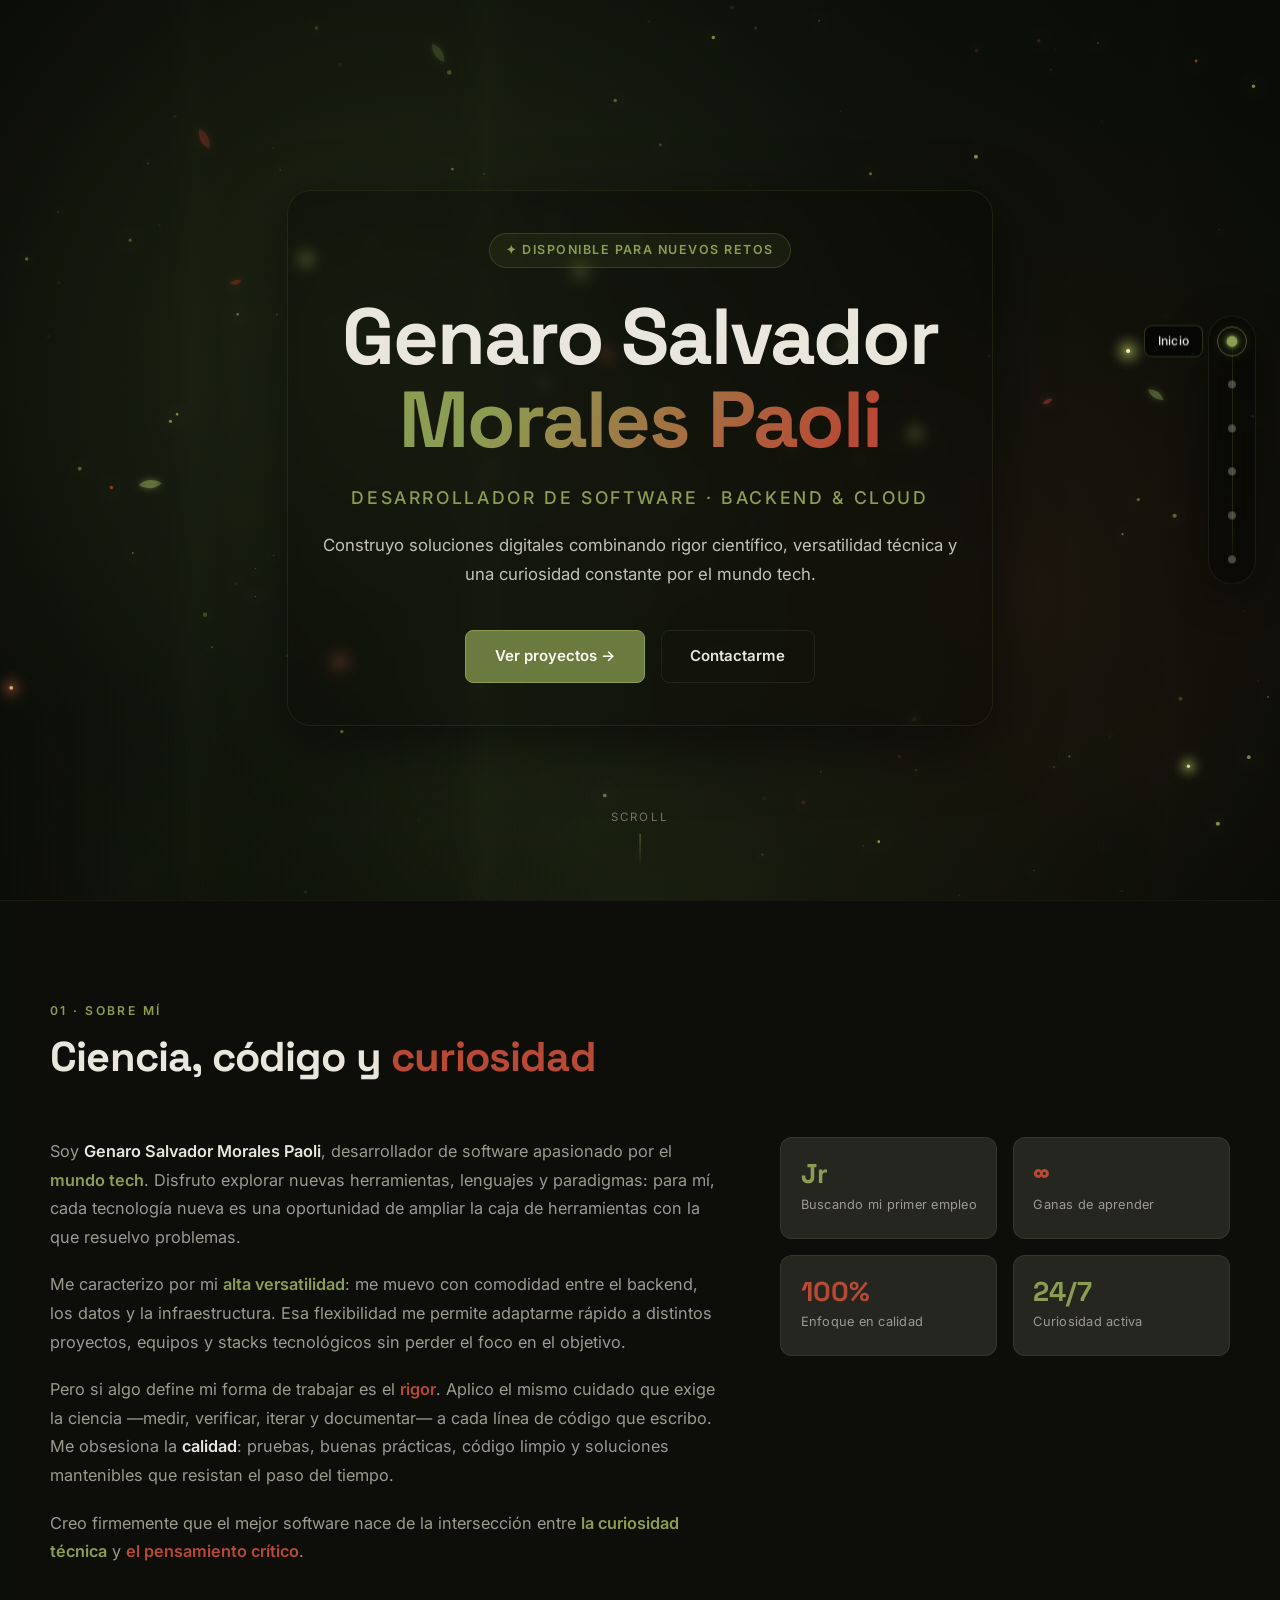
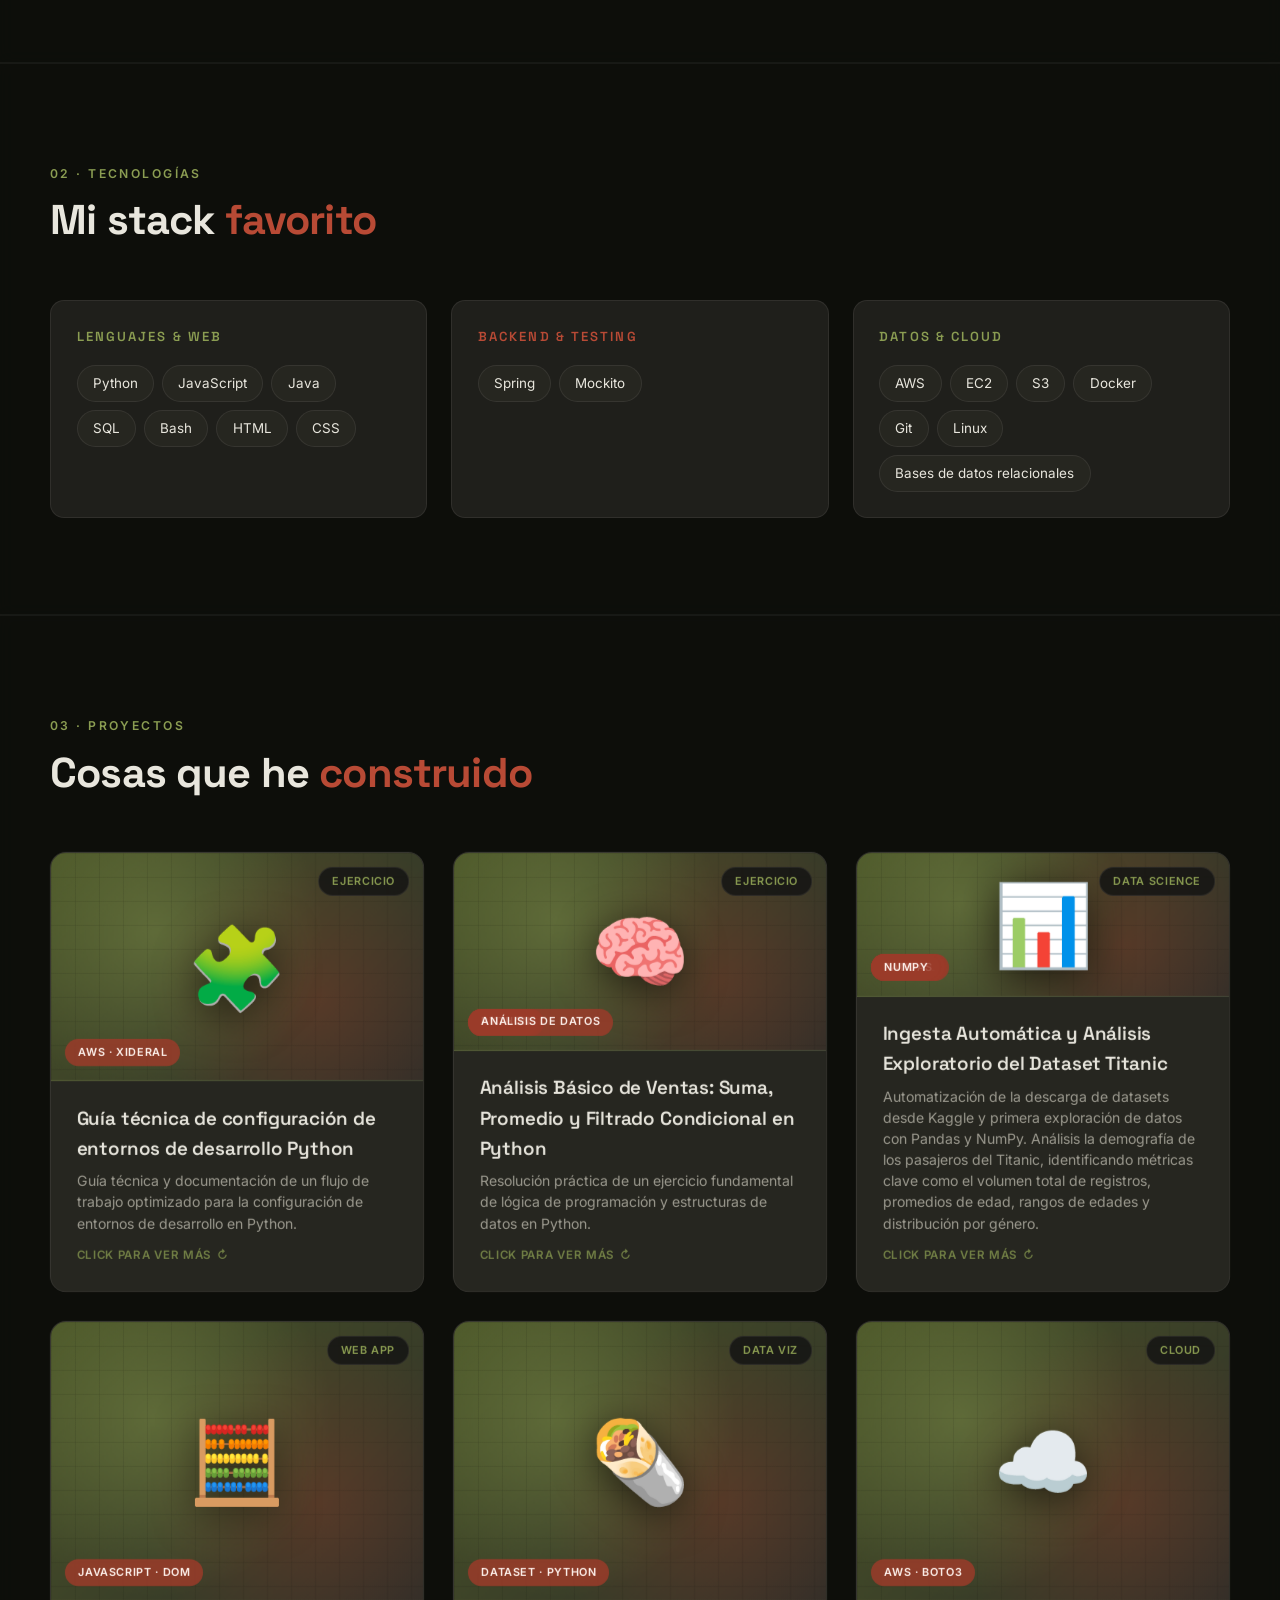
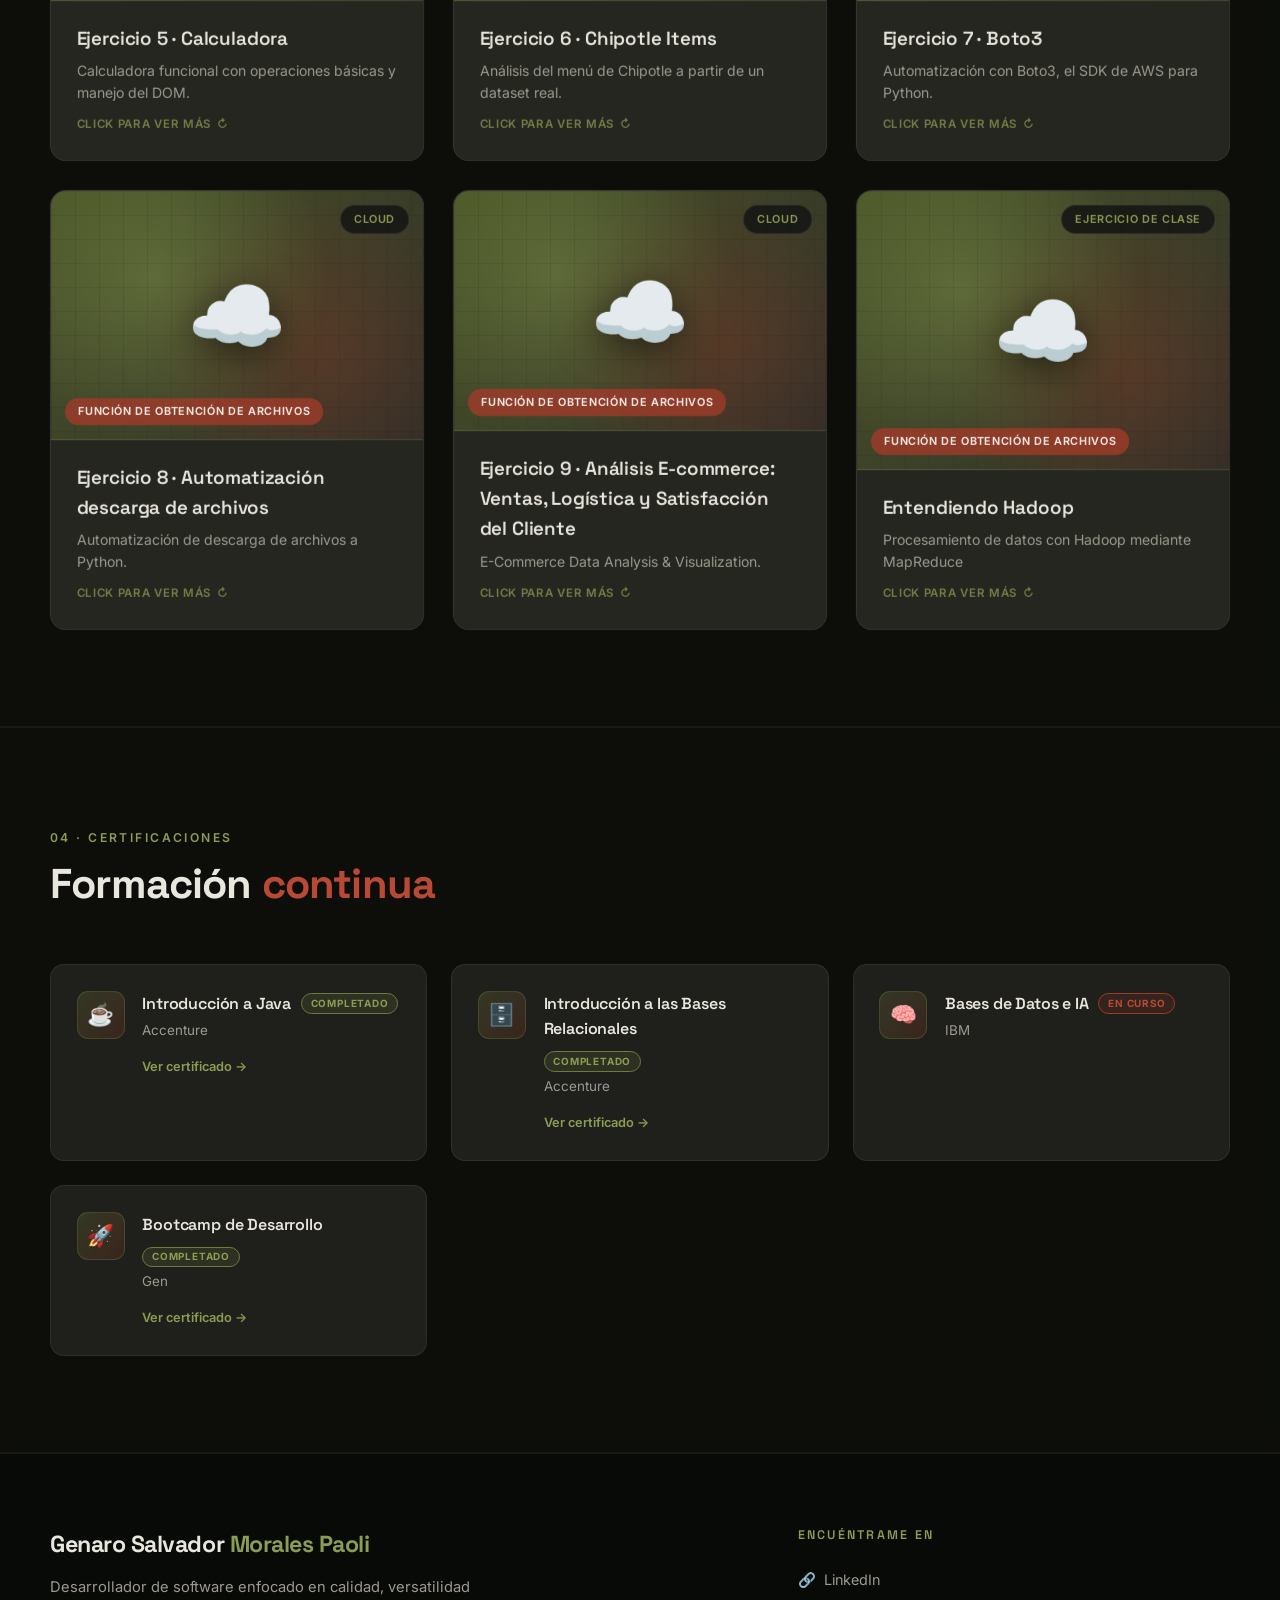
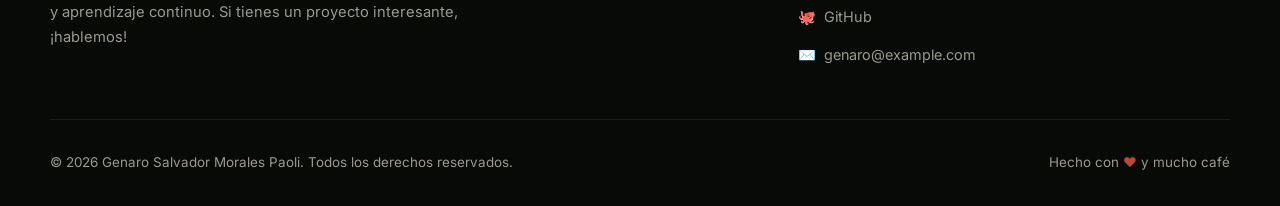
==== commit c40e3272: "Se añade ejericicio de clase MapReduce" ====
--- a/index.html
+++ b/index.html
@@ -1293,6 +1293,36 @@
           </div>
         </div>
       </article>
+      <!-- Ejercicio 10 -->
+      <article class="project-card reveal" data-project>
+        <div class="project-card-inner">
+          <div class="project-face project-front">
+            <div class="project-cover">
+              <span class="cover-label">Ejercicio de clase</span>
+              <span class="cover-icon">☁️</span>
+              <span class="cover-tag">Función de obtención de archivos</span>
+            </div>
+            <div class="project-front-info">
+              <h3>Entendiendo Hadoop</h3>
+              <p>Procesamiento de datos con Hadoop mediante MapReduce</p>
+              <span class="click-hint">Click para ver más <span class="arrow">↻</span></span>
+            </div>
+          </div>
+          <div class="project-face project-back">
+            <div class="project-back-cover"><span>☁️</span></div>
+            <h3>Entendiendo Hadoop</h3>
+            <p>
+              Representación del funcionamiento del modelo MapReduce de Hadoop mediante el análisis de un conjunto de frases que se dividen en 
+              tres etapas principales: Map, Shuffle & Sort y Reduce 
+            </p>
+            <a href="Xideral/Proyectos/Comprendiendo_Hadoop.html"
+               target="_blank" rel="noopener" class="btn-view">
+              Ver proyecto →
+            </a>
+            <span class="back-close-hint">Click para cerrar</span>
+          </div>
+        </div>
+      </article>
 
     </div>
   </div>
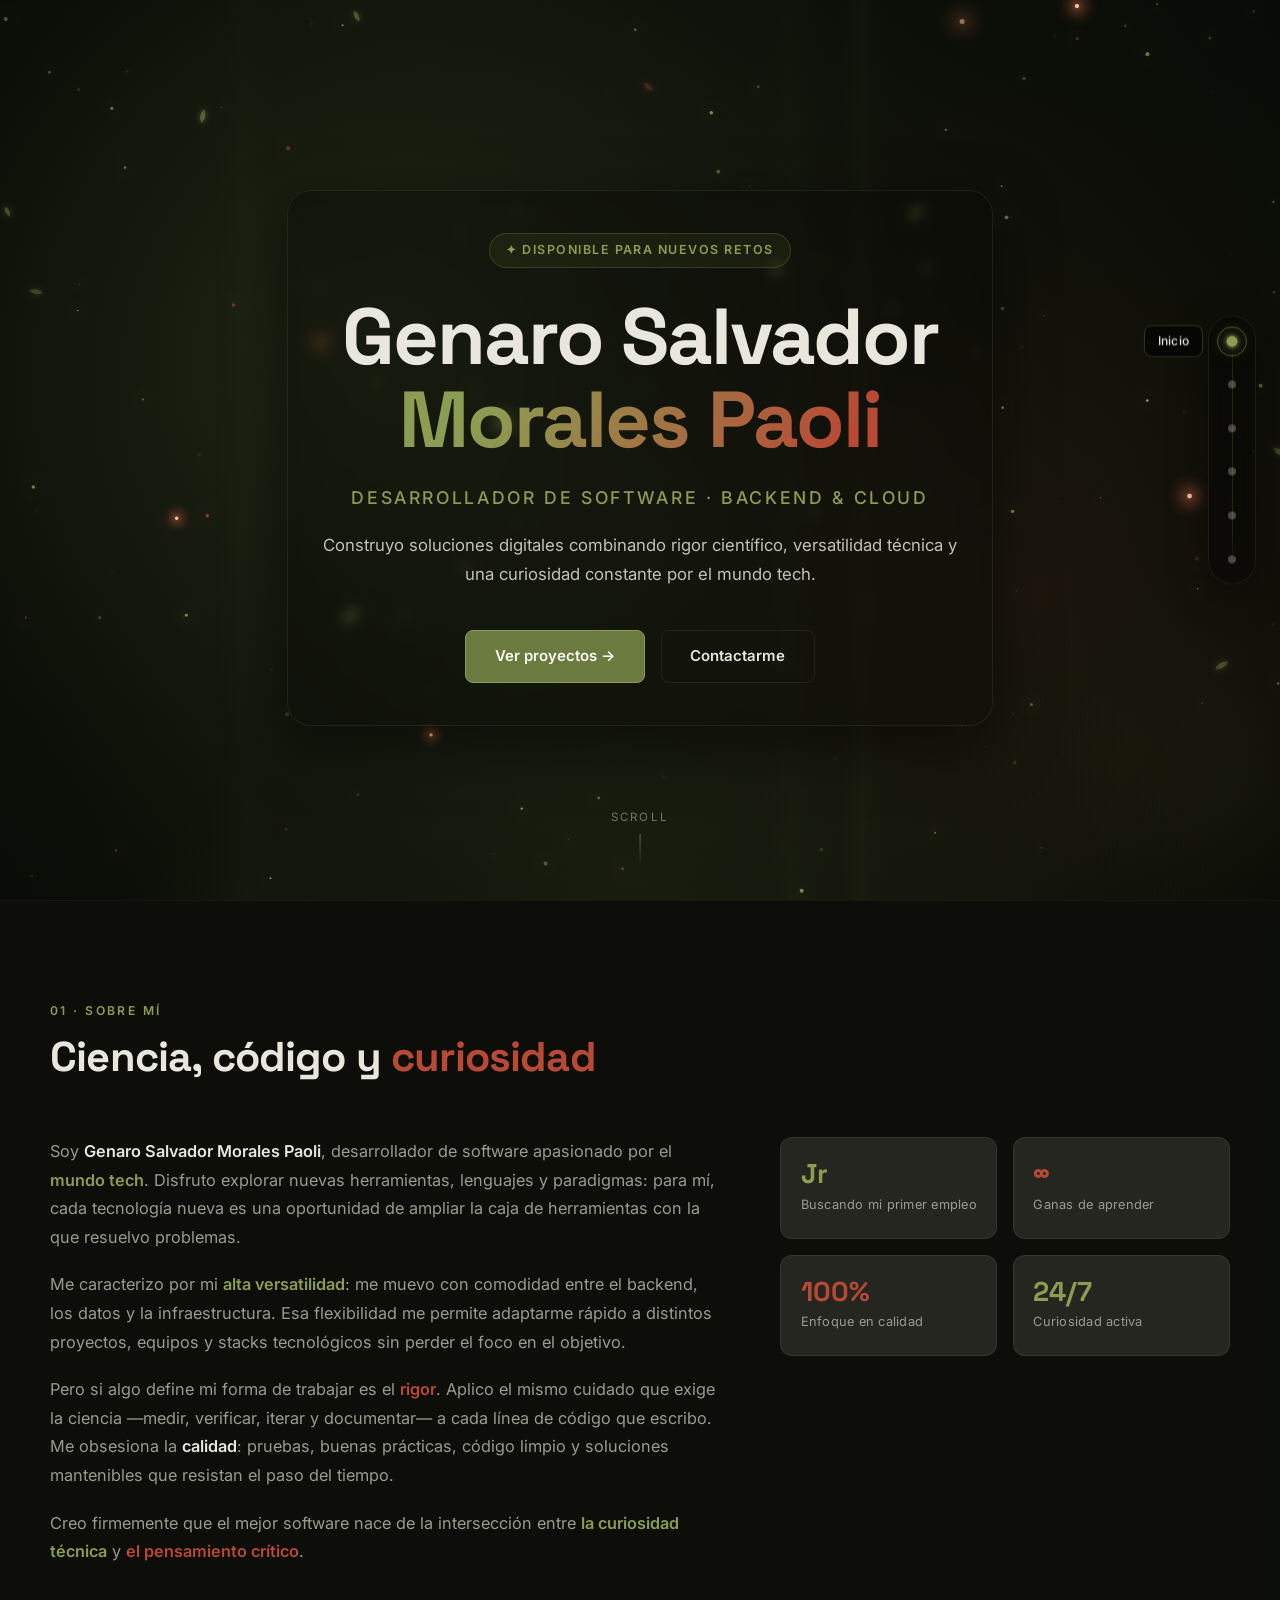
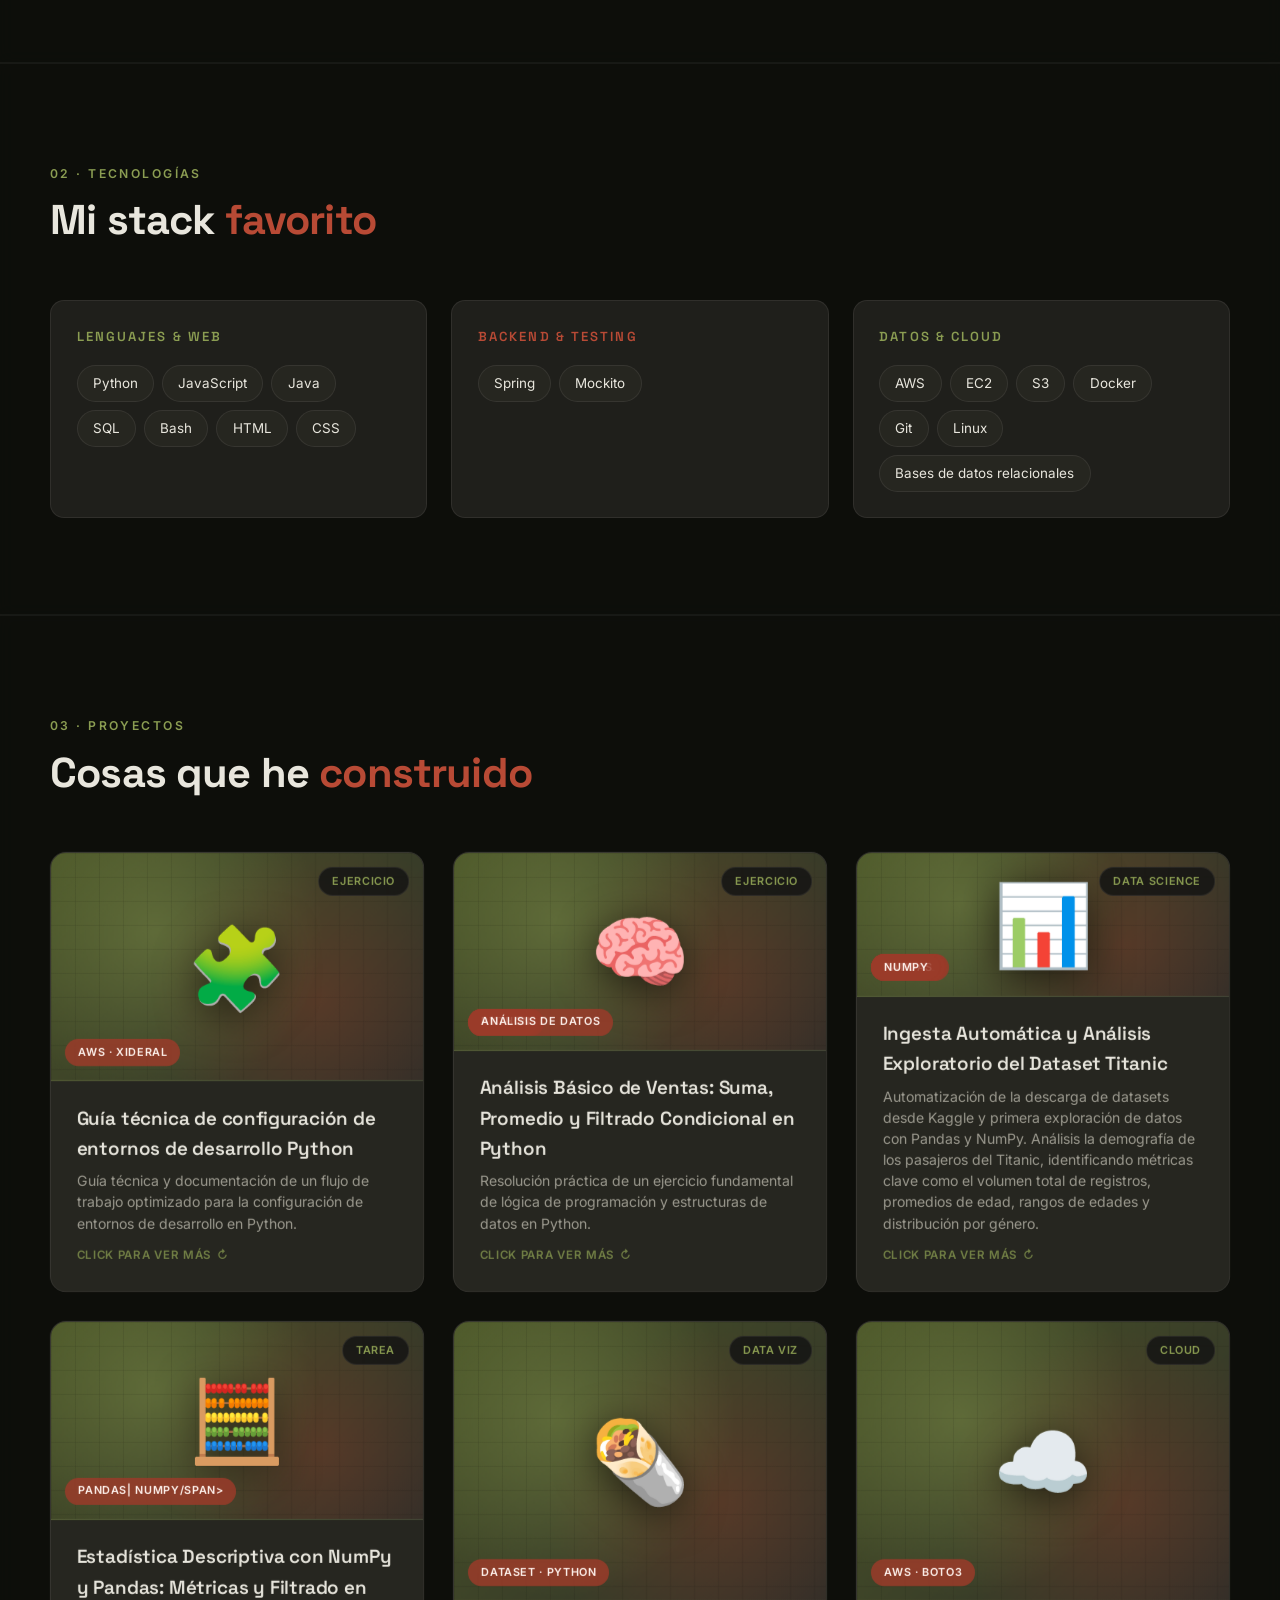
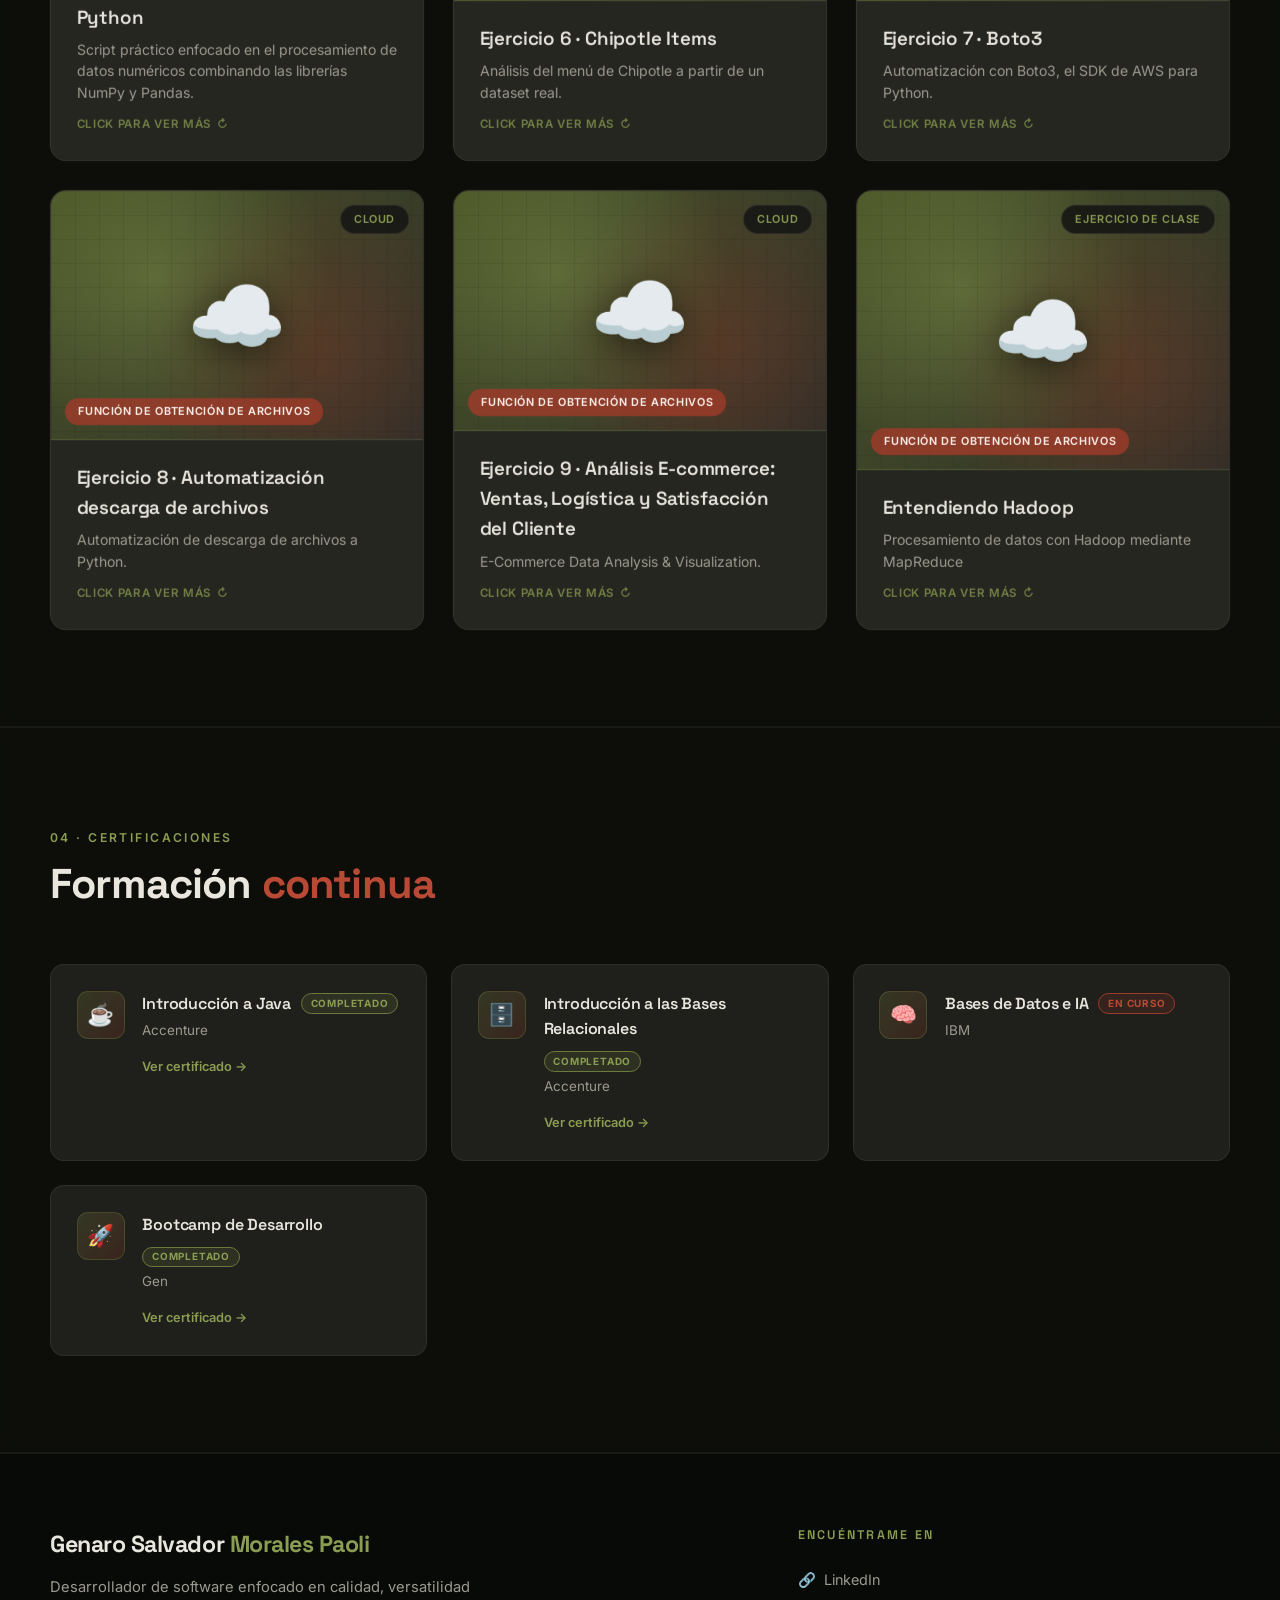
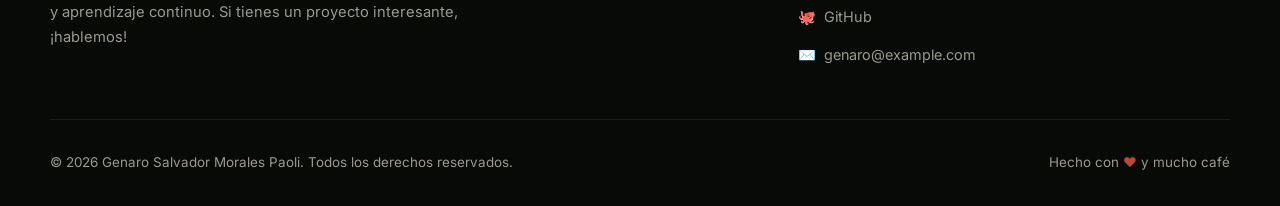
==== commit c379aefa: "Corrección en nombre del trabajo 5" ====
--- a/index.html
+++ b/index.html
@@ -1146,22 +1146,21 @@
         <div class="project-card-inner">
           <div class="project-face project-front">
             <div class="project-cover">
-              <span class="cover-label">Web App</span>
+              <span class="cover-label">Tarea</span>
               <span class="cover-icon">🧮</span>
-              <span class="cover-tag">JavaScript · DOM</span>
+              <span class="cover-tag">Pandas| NumPy/span>
             </div>
             <div class="project-front-info">
-              <h3>Ejercicio 5 · Calculadora</h3>
-              <p>Calculadora funcional con operaciones básicas y manejo del DOM.</p>
+              <h3>Estadística Descriptiva con NumPy y Pandas: Métricas y Filtrado en Python</h3>
+              <p>Script práctico enfocado en el procesamiento de datos numéricos combinando las librerías NumPy y Pandas.</p>
               <span class="click-hint">Click para ver más <span class="arrow">↻</span></span>
             </div>
           </div>
           <div class="project-face project-back">
             <div class="project-back-cover"><span>🧮</span></div>
-            <h3>Ejercicio 5 · Calculadora</h3>
+            <h3>Estadística Descriptiva con NumPy y Pandas: Métricas y Filtrado en Python</h3>
             <p>
-              Calculadora interactiva construida desde cero. Ejercicio práctico de
-              lógica de programación, manejo de eventos y manipulación del DOM.
+              CScript práctico enfocado en el procesamiento de datos numéricos combinando las librerías NumPy y Pandas.
             </p>
             <a href="Xideral/Proyectos/Calculadora_.html"
                target="_blank" rel="noopener" class="btn-view">
@@ -1317,7 +1316,7 @@
             </p>
             <a href="Xideral/Proyectos/Comprendiendo_Hadoop.html"
                target="_blank" rel="noopener" class="btn-view">
-              Ver proyecto →
+              Revizar ejercicio →
             </a>
             <span class="back-close-hint">Click para cerrar</span>
           </div>
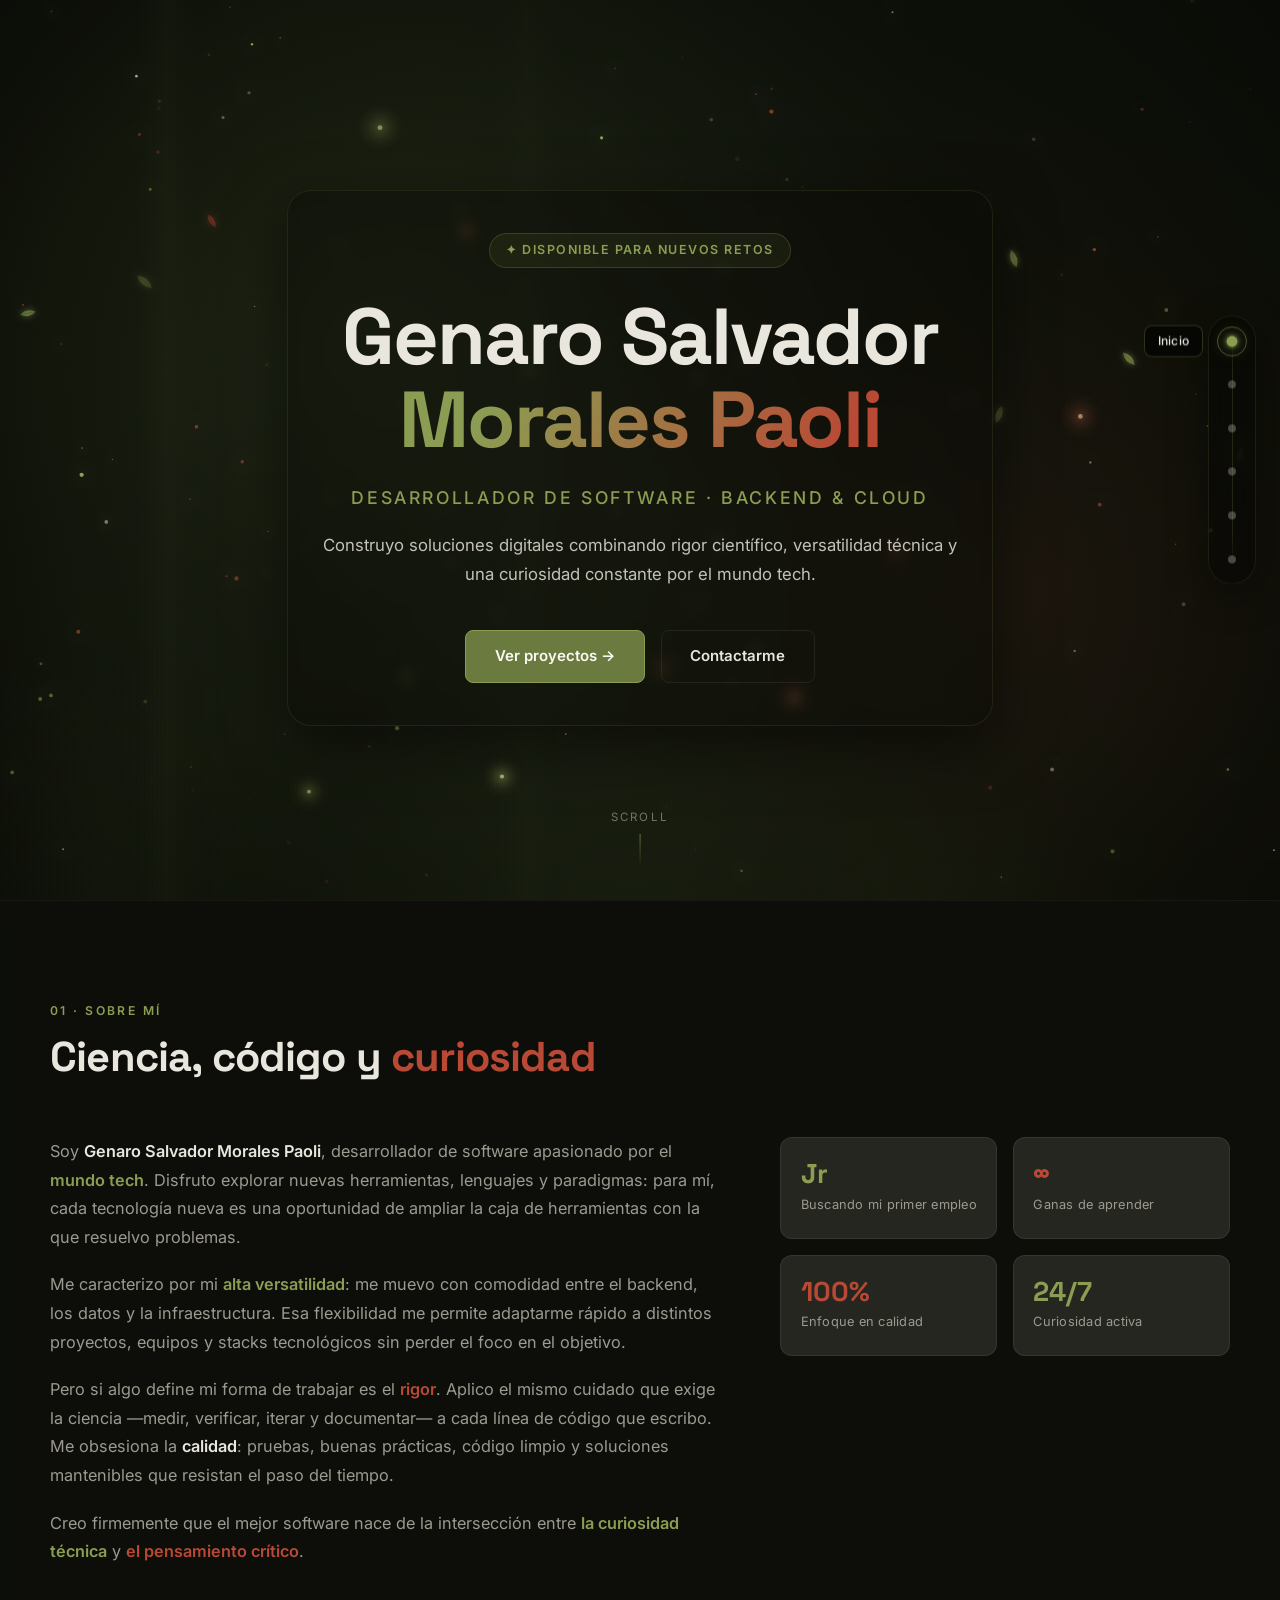
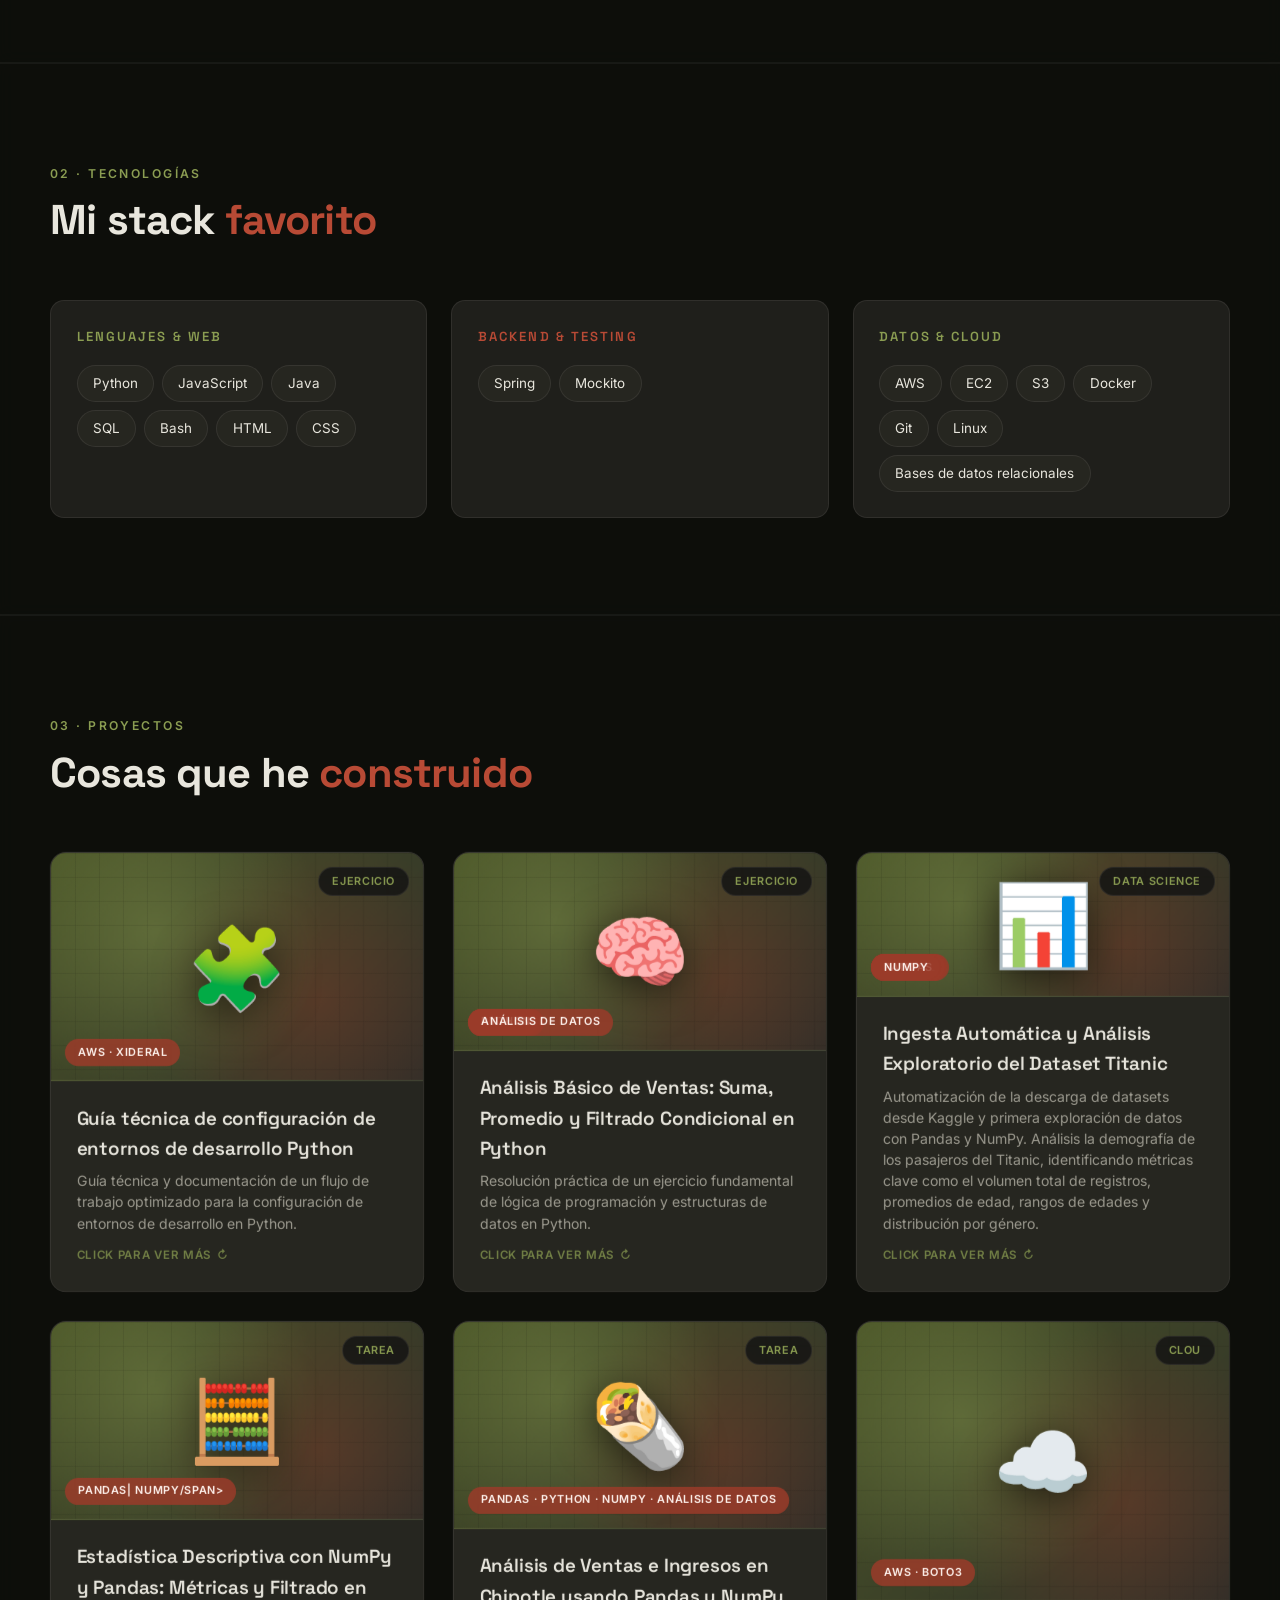
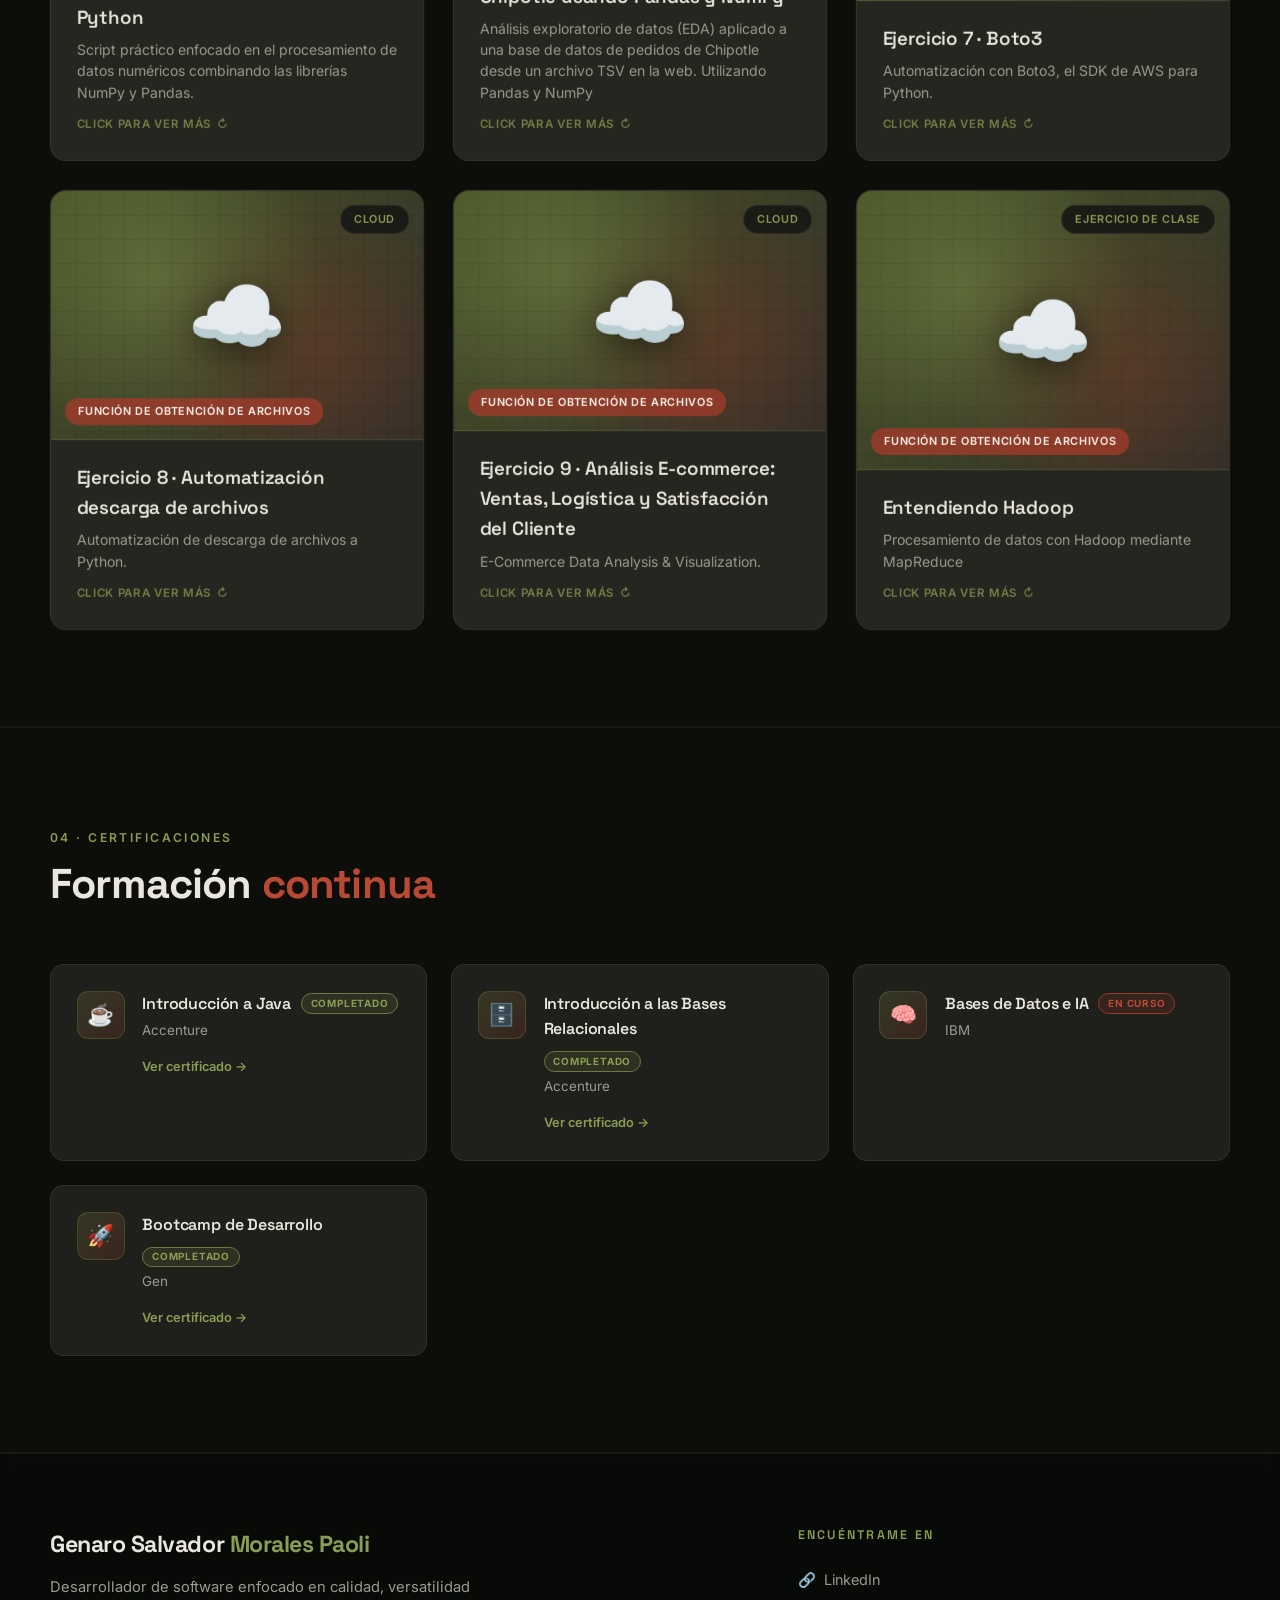
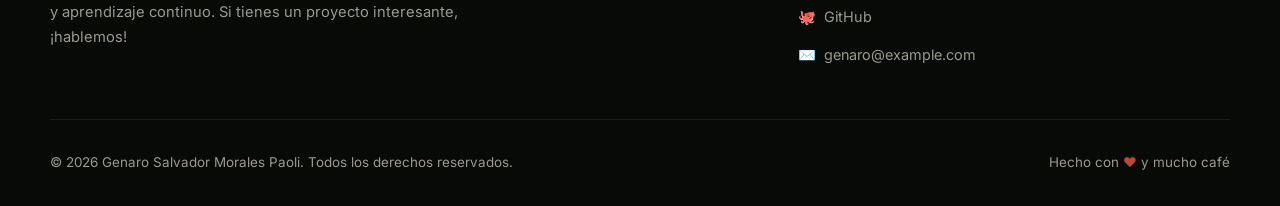
==== commit 02b7dfa3: "Corrección en nombre de trabajo 6" ====
--- a/index.html
+++ b/index.html
@@ -1176,26 +1176,25 @@
         <div class="project-card-inner">
           <div class="project-face project-front">
             <div class="project-cover">
-              <span class="cover-label">Data Viz</span>
+              <span class="cover-label">Tarea</span>
               <span class="cover-icon">🌯</span>
-              <span class="cover-tag">Dataset · Python</span>
+              <span class="cover-tag">Pandas · Python · Numpy · Análisis de datos</span>
             </div>
             <div class="project-front-info">
-              <h3>Ejercicio 6 · Chipotle Items</h3>
-              <p>Análisis del menú de Chipotle a partir de un dataset real.</p>
+              <h3>Análisis de Ventas e Ingresos en Chipotle usando Pandas y NumPy</h3>
+              <p>Análisis exploratorio de datos (EDA) aplicado a una base de datos de pedidos de Chipotle desde un archivo TSV en la web. Utilizando Pandas y NumPy</p>
               <span class="click-hint">Click para ver más <span class="arrow">↻</span></span>
             </div>
           </div>
           <div class="project-face project-back">
             <div class="project-back-cover"><span>🌯</span></div>
-            <h3>Ejercicio 6 · Chipotle Items</h3>
+            <h3>Análisis de Ventas e Ingresos en Chipotle usando Pandas y NumPy</h3>
             <p>
-              Análisis exploratorio del dataset público "Chipotle Items" para extraer
-              información de precios, categorías y popularidad de productos del menú.
+              Análisis exploratorio de datos (EDA) aplicado a una base de datos de pedidos de Chipotle desde un archivo TSV en la web. Utilizando Pandas y NumPy
             </p>
             <a href="Xideral/Proyectos/Chipocle_items.html"
                target="_blank" rel="noopener" class="btn-view">
-              Ver proyecto →
+              Ver cuaderno →
             </a>
             <span class="back-close-hint">Click para cerrar</span>
           </div>
@@ -1207,7 +1206,7 @@
         <div class="project-card-inner">
           <div class="project-face project-front">
             <div class="project-cover">
-              <span class="cover-label">Cloud</span>
+              <span class="cover-label">Clou</span>
               <span class="cover-icon">☁️</span>
               <span class="cover-tag">AWS · Boto3</span>
             </div>
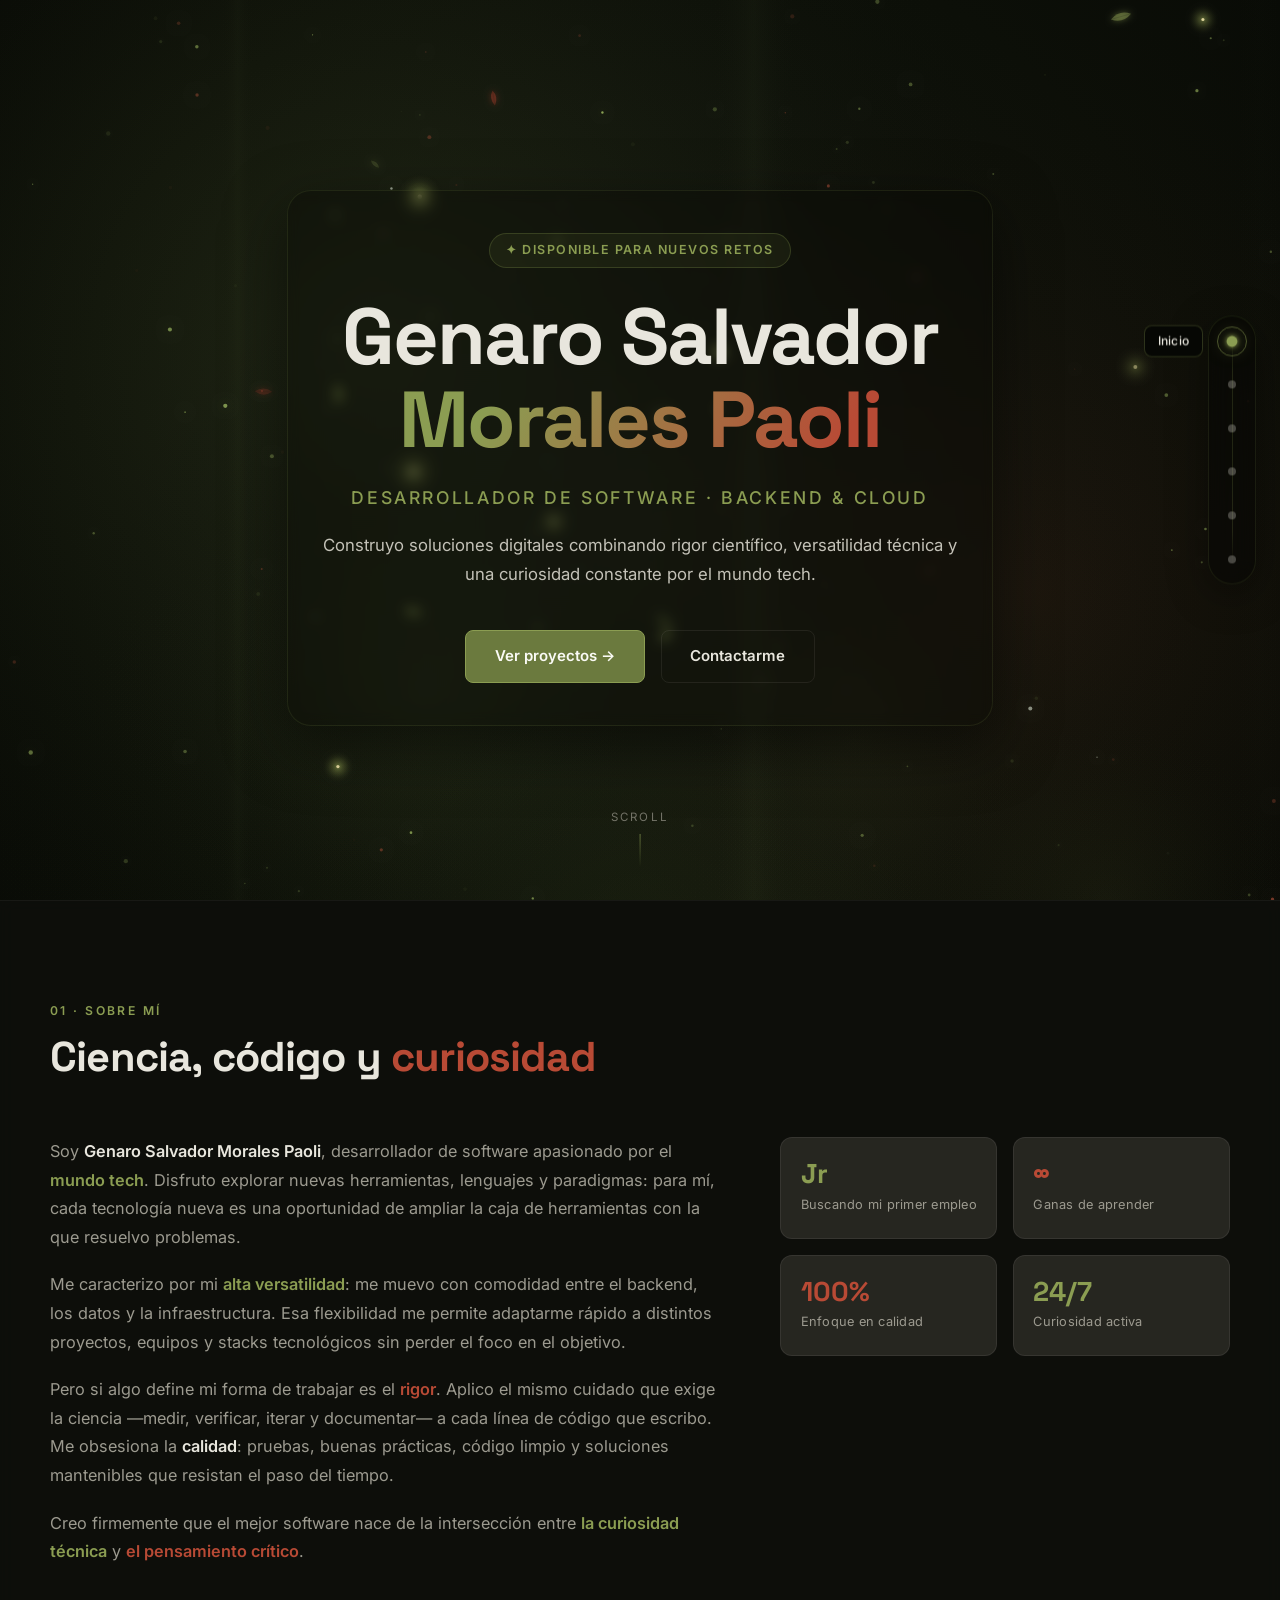
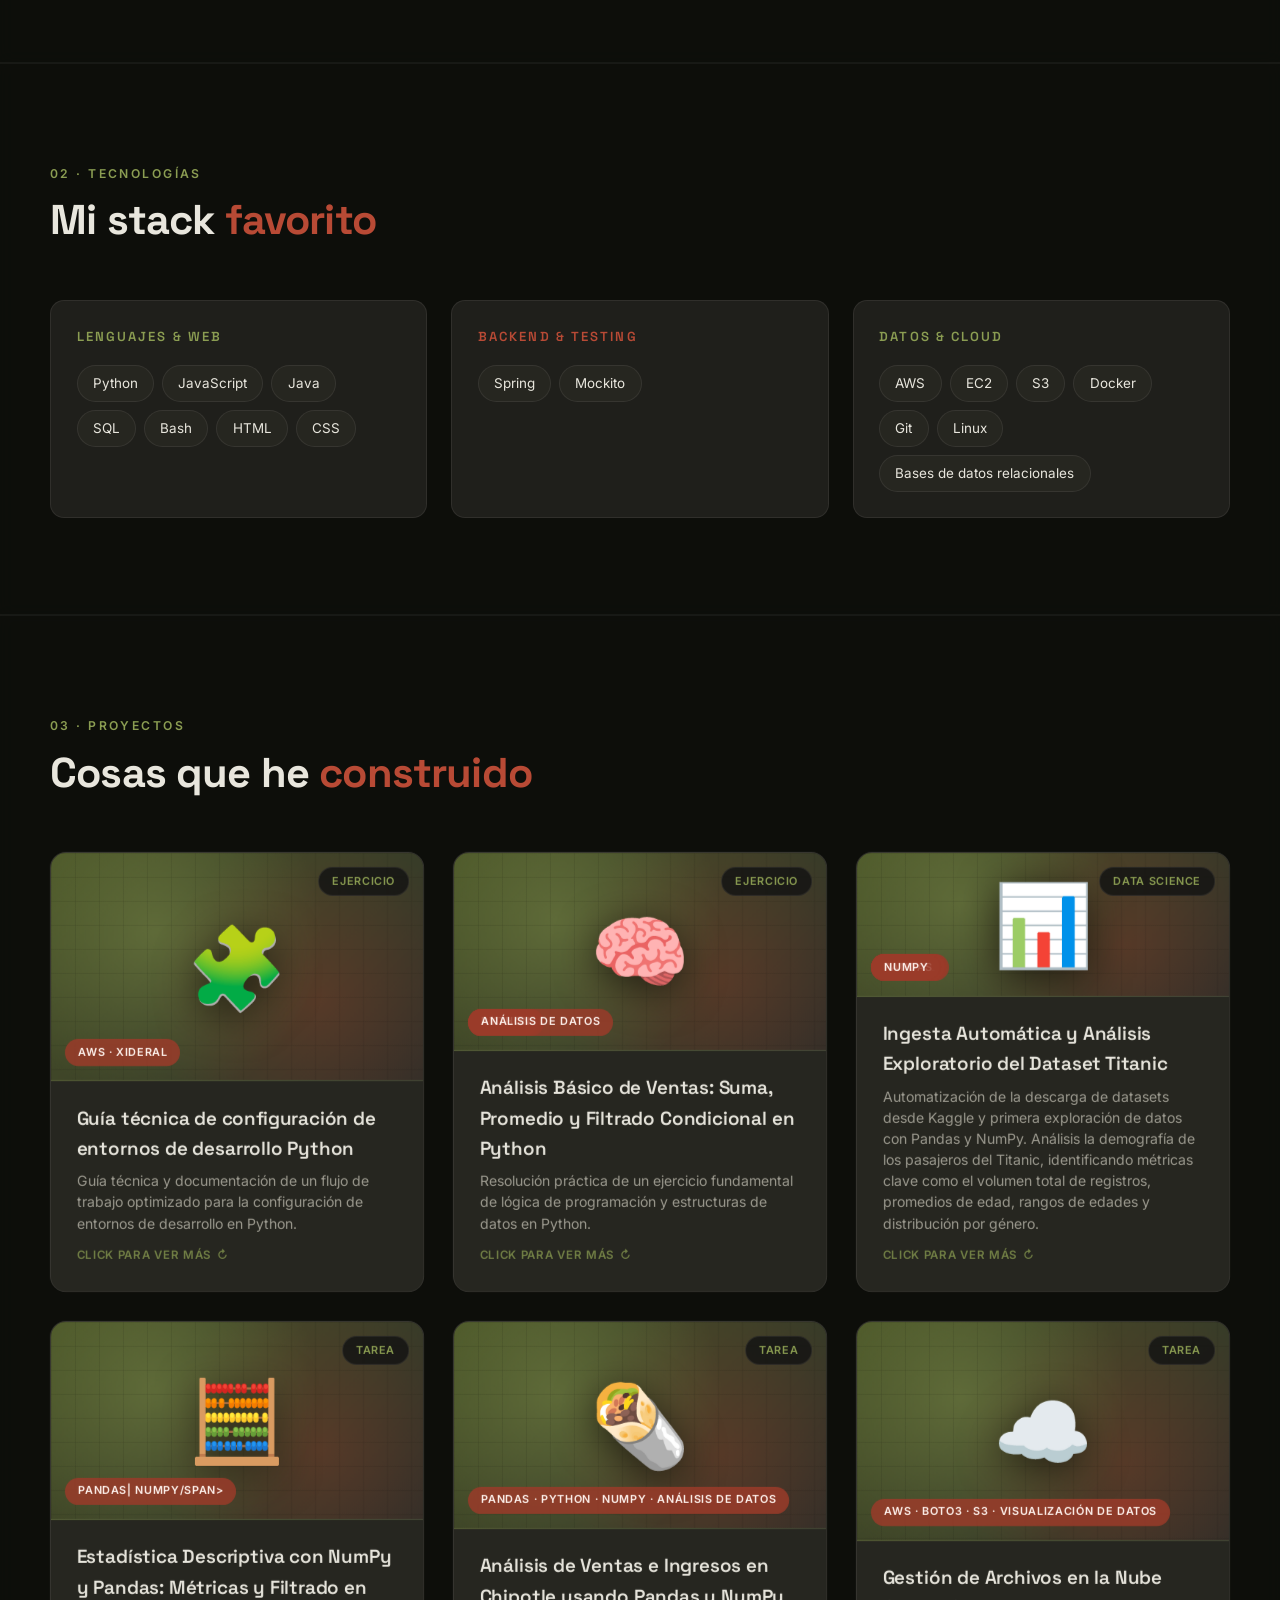
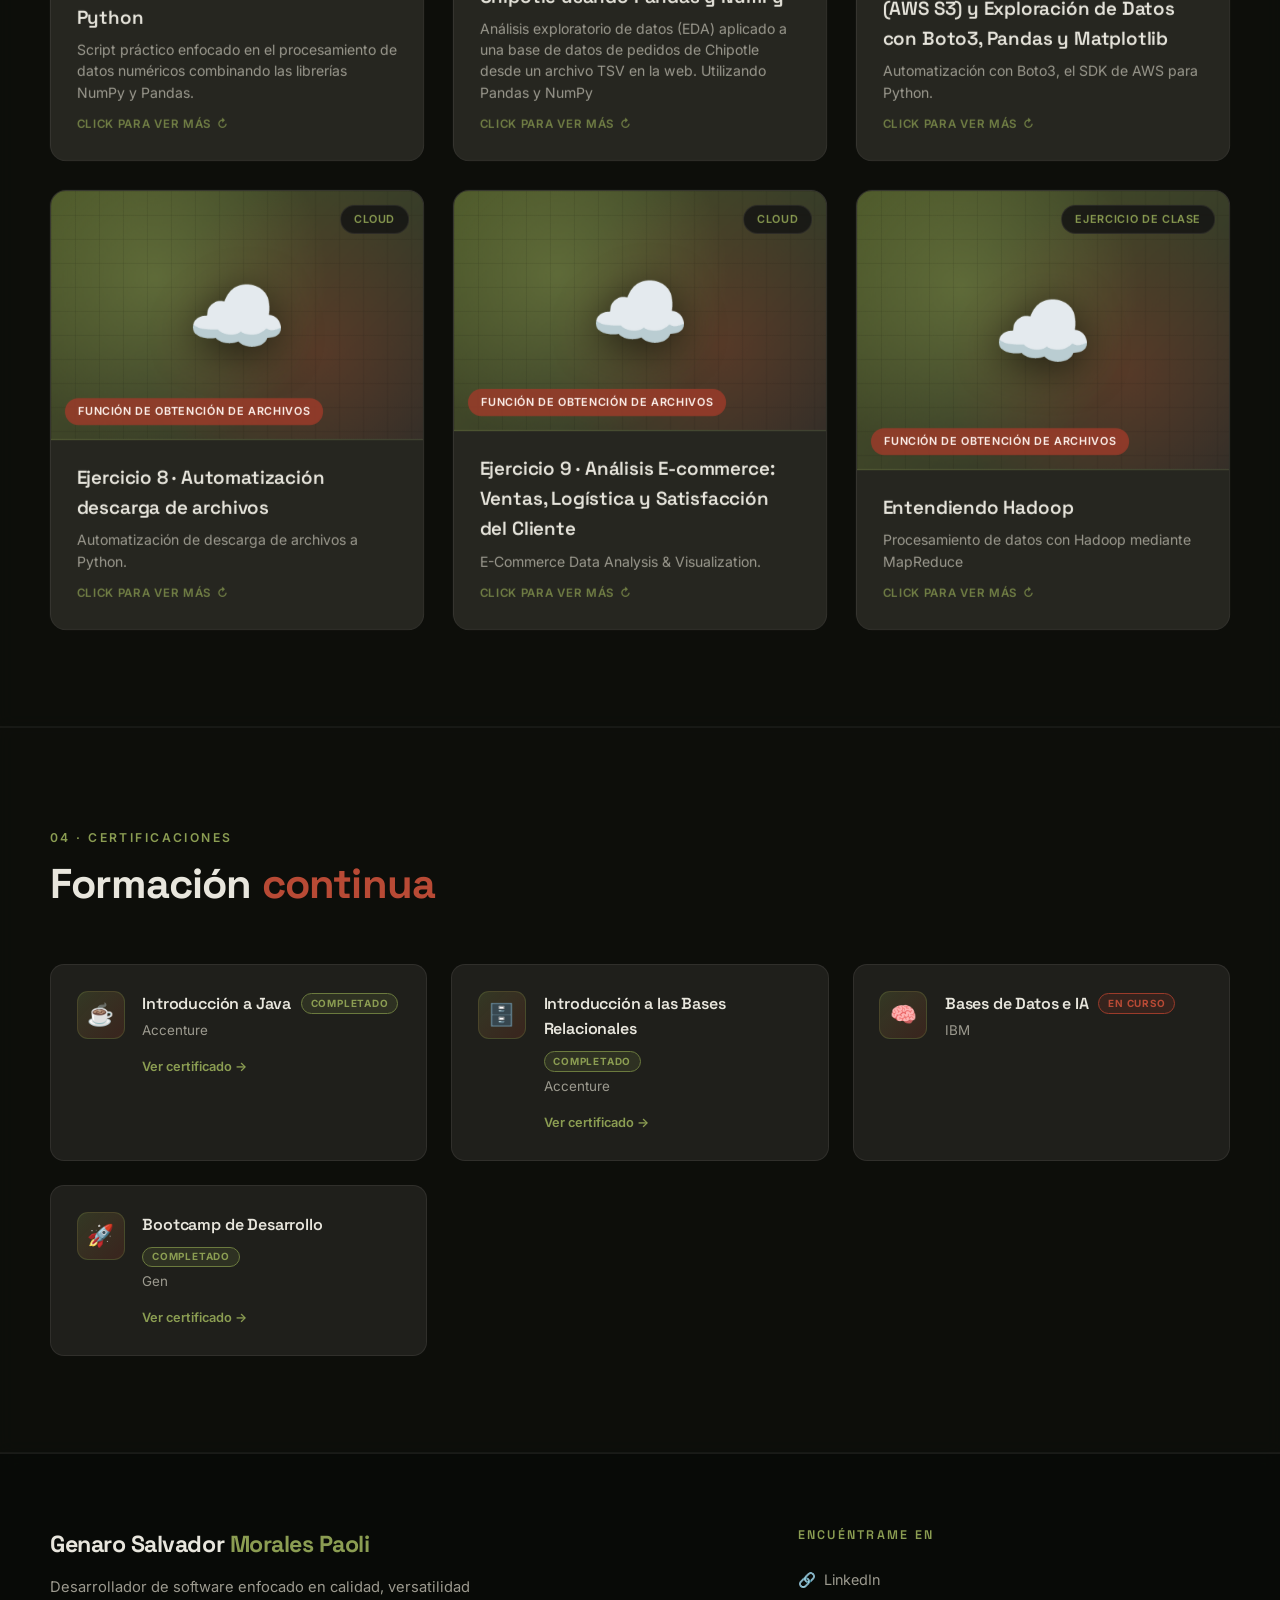
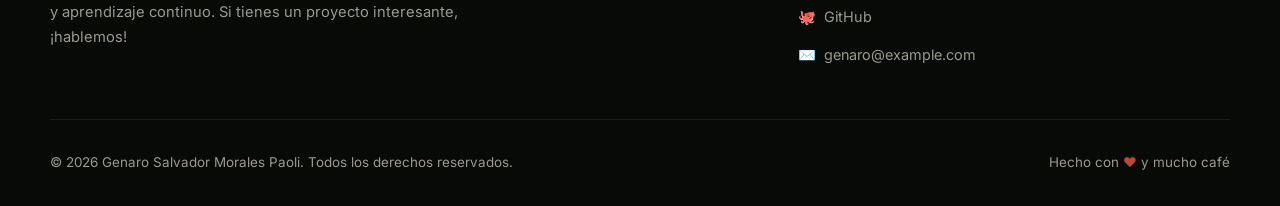
==== commit 04f2dd82: "Corrección en nombre de trabajo 7" ====
--- a/index.html
+++ b/index.html
@@ -1206,19 +1206,19 @@
         <div class="project-card-inner">
           <div class="project-face project-front">
             <div class="project-cover">
-              <span class="cover-label">Clou</span>
+              <span class="cover-label">Tarea</span>
               <span class="cover-icon">☁️</span>
-              <span class="cover-tag">AWS · Boto3</span>
+              <span class="cover-tag">AWS · Boto3 · s3 · Visualización de datos</span>
             </div>
             <div class="project-front-info">
-              <h3>Ejercicio 7 · Boto3</h3>
+              <h3>Gestión de Archivos en la Nube (AWS S3) y Exploración de Datos con Boto3, Pandas y Matplotlib</h3>
               <p>Automatización con Boto3, el SDK de AWS para Python.</p>
               <span class="click-hint">Click para ver más <span class="arrow">↻</span></span>
             </div>
           </div>
           <div class="project-face project-back">
             <div class="project-back-cover"><span>☁️</span></div>
-            <h3>Ejercicio 7 · Boto3</h3>
+            <h3>Gestión de Archivos en la Nube (AWS S3) y Exploración de Datos con Boto3, Pandas y Matplotlib</h3>
             <p>
               Ejercicio de automatización en la nube usando Boto3 para interactuar
               con servicios de AWS: crear, listar y gestionar recursos desde Python.
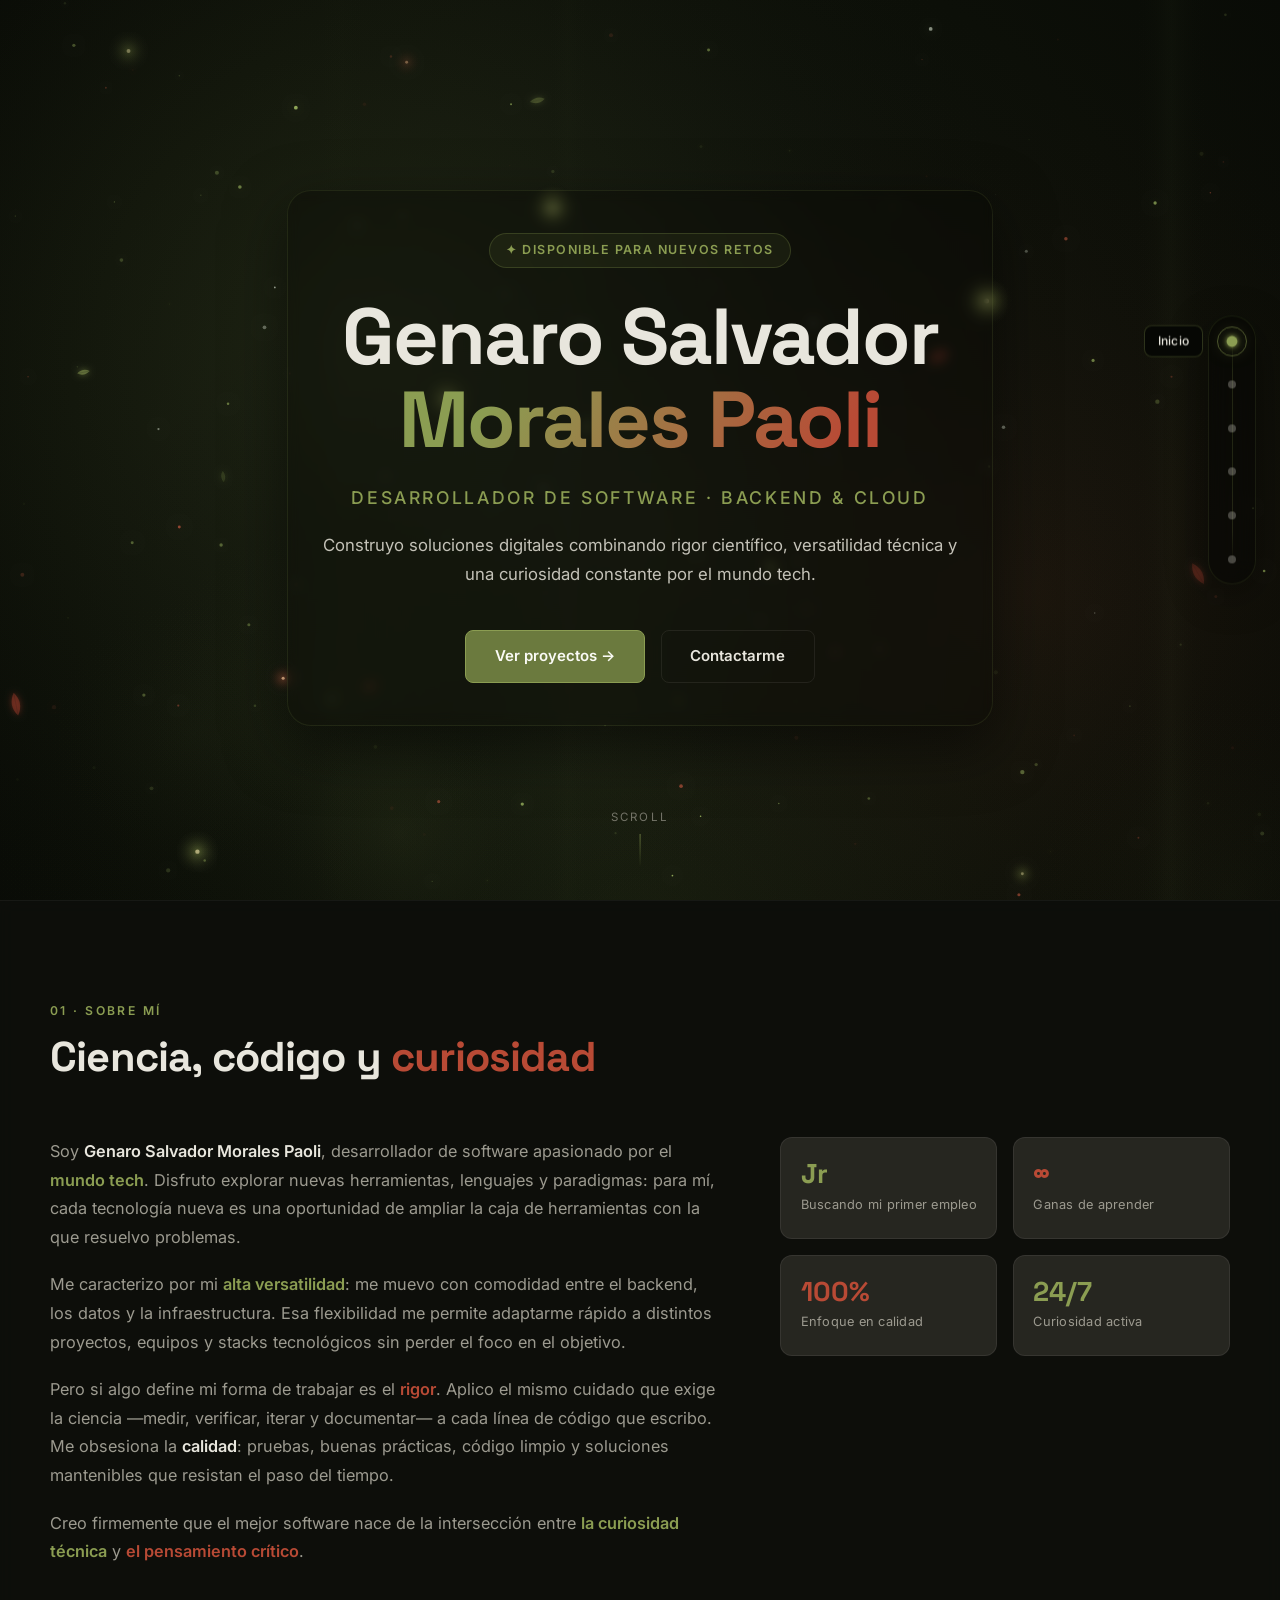
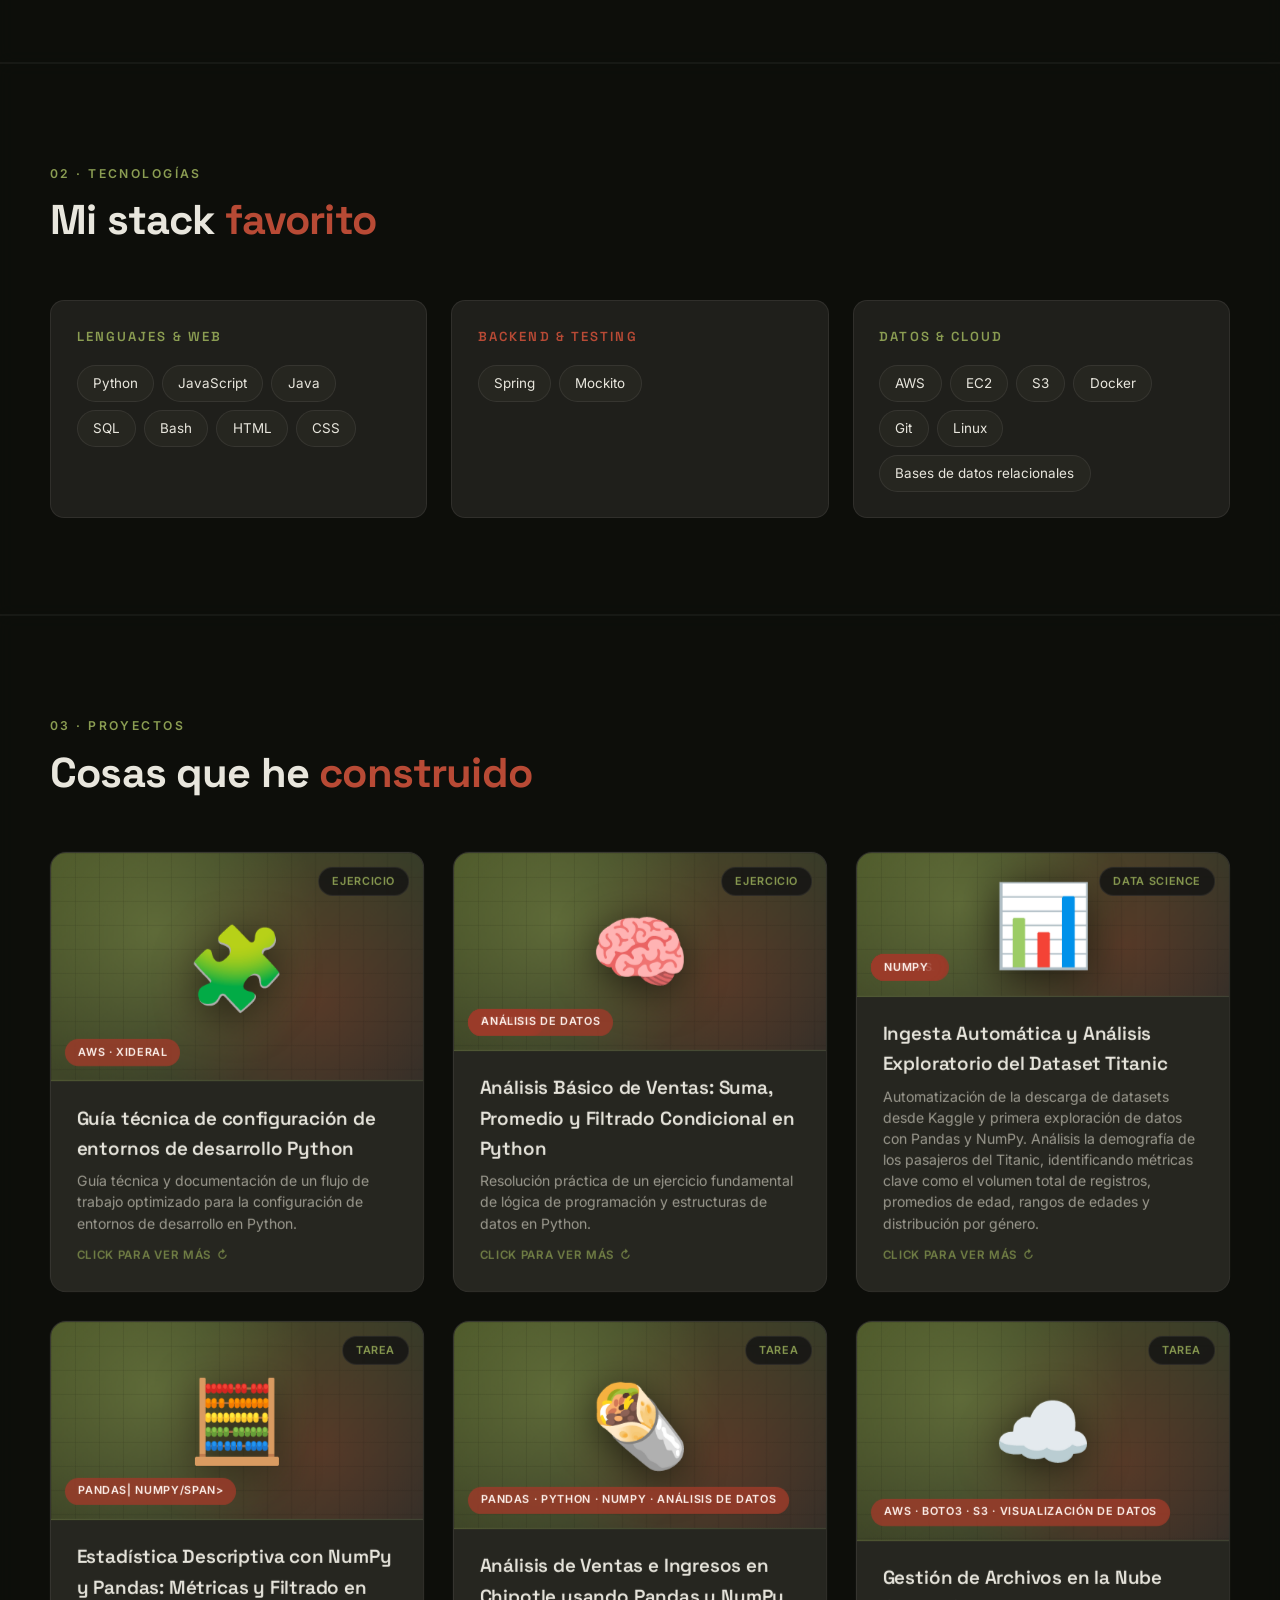
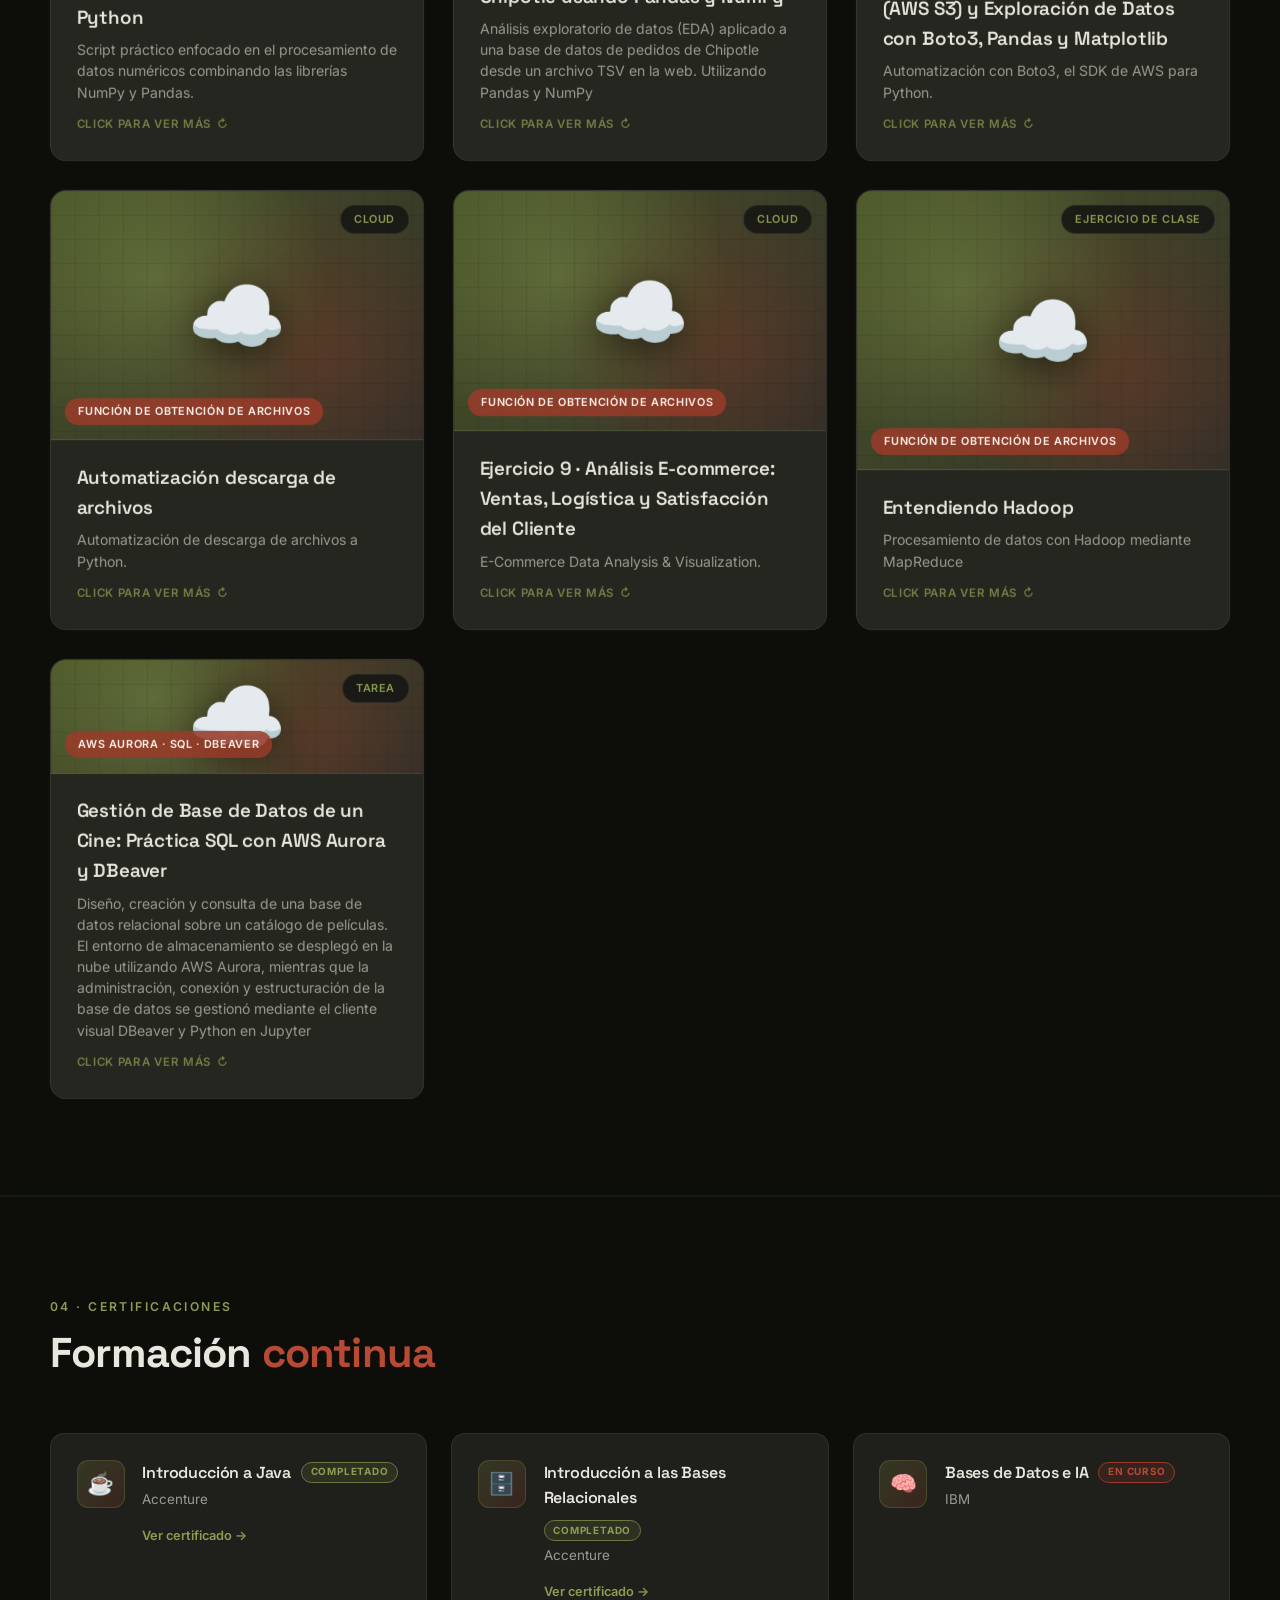
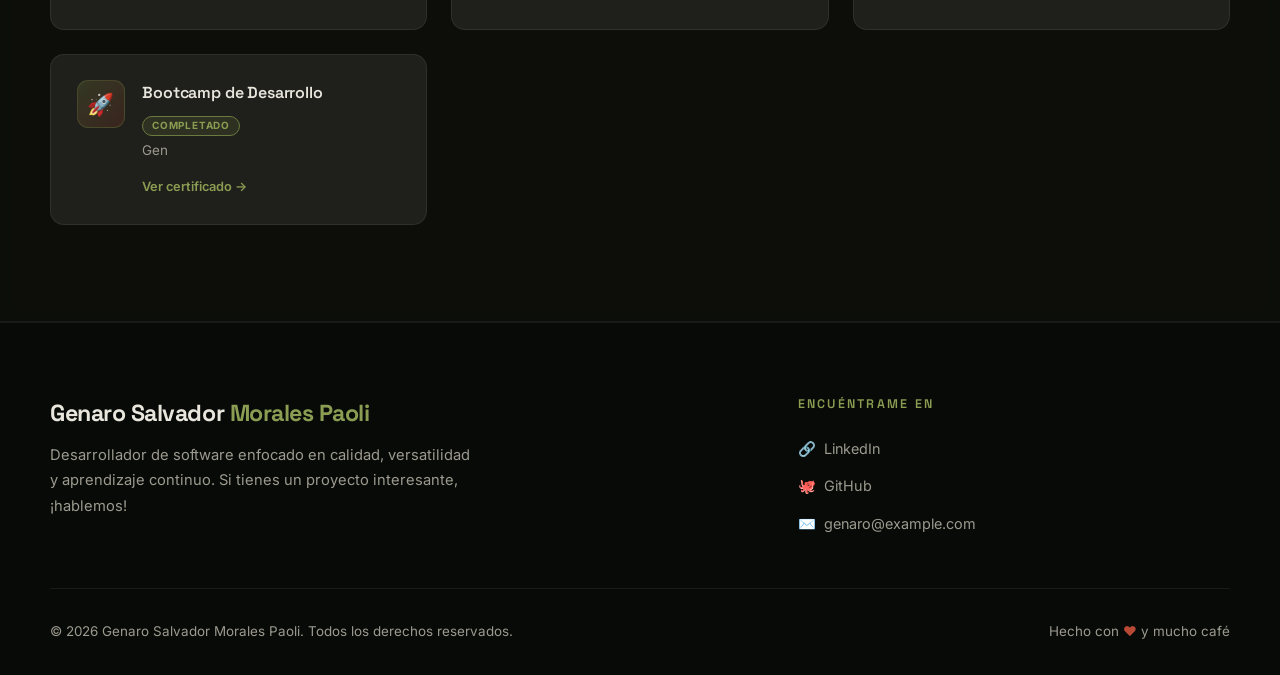
==== commit dafc9e40: "Corrección en nombre de trabajo 8 y 9. Se agrega tarea 11" ====
--- a/index.html
+++ b/index.html
@@ -1241,14 +1241,14 @@
               <span class="cover-tag">Función de obtención de archivos</span>
             </div>
             <div class="project-front-info">
-              <h3>Ejercicio 8 · Automatización descarga de archivos</h3>
+              <h3>Automatización descarga de archivos</h3>
               <p>Automatización de descarga de archivos a Python.</p>
               <span class="click-hint">Click para ver más <span class="arrow">↻</span></span>
             </div>
           </div>
           <div class="project-face project-back">
             <div class="project-back-cover"><span>☁️</span></div>
-            <h3>Ejercicio 8 · Obtención de archivos</h3>
+            <h3>Obtención de archivos</h3>
             <p>
               Ejercicio de automatización de descarga y transferencia masiva de datasets de la NYC TLC por rango de fechas y tipo de vehículo 
               hacia una estructura organizada en un bucket de Amazon S3, omitiendo de forma segura aquellos archivos que aún no se encuentren publicados.
@@ -1277,7 +1277,7 @@
           </div>
           <div class="project-face project-back">
             <div class="project-back-cover"><span>☁️</span></div>
-            <h3>Ejercicio 9 · Análisis E-commerce: Ventas, Logística y Satisfacción del Cliente</h3>
+            <h3>EAnálisis E-commerce: Ventas, Logística y Satisfacción del Cliente</h3>
             <p>
               Proyecto integral de Análisis Exploratorio de Datos (EDA) aplicado a una base de datos real de comercio electrónico (Olist). 
               Extracción de insights de negocio accionables a partir de múltiples conjuntos de datos relacionales, 
@@ -1316,6 +1316,39 @@
             <a href="Xideral/Proyectos/Comprendiendo_Hadoop.html"
                target="_blank" rel="noopener" class="btn-view">
               Revizar ejercicio →
+            </a>
+            <span class="back-close-hint">Click para cerrar</span>
+          </div>
+        </div>
+      </article>
+            <!-- Ejercicio 11 -->
+      <article class="project-card reveal" data-project>
+        <div class="project-card-inner">
+          <div class="project-face project-front">
+            <div class="project-cover">
+              <span class="cover-label">Tarea</span>
+              <span class="cover-icon">☁️</span>
+              <span class="cover-tag">AWS Aurora · SQL · DBeaver</span>
+            </div>
+            <div class="project-front-info">
+              <h3>Gestión de Base de Datos de un Cine: Práctica SQL con AWS Aurora y DBeaver</h3>
+              <p>Diseño, creación y consulta de una base de datos relacional sobre un catálogo de películas. 
+                El entorno de almacenamiento se desplegó en la nube utilizando AWS Aurora, mientras que la administración, conexión y estructuración de la 
+                base de datos se gestionó mediante el cliente visual DBeaver y Python en Jupyter</p>
+              <span class="click-hint">Click para ver más <span class="arrow">↻</span></span>
+            </div>
+          </div>
+          <div class="project-face project-back">
+            <div class="project-back-cover"><span>☁️</span></div>
+            <h3>Gestión de Base de Datos de un Cine: Práctica SQL con AWS Aurora y DBeaver</h3>
+            <p>
+              Diseño, creación y consulta de una base de datos relacional sobre un catálogo de películas. 
+                El entorno de almacenamiento se desplegó en la nube utilizando AWS Aurora, mientras que la administración, conexión y estructuración de la 
+                base de datos se gestionó mediante el cliente visual DBeaver y Python en Jupyter 
+            </p>
+            <a href="Xideral/Proyectos/Comprendiendo_Hadoop.html"
+               target="_blank" rel="noopener" class="btn-view">
+              Revizar cuaderno →
             </a>
             <span class="back-close-hint">Click para cerrar</span>
           </div>
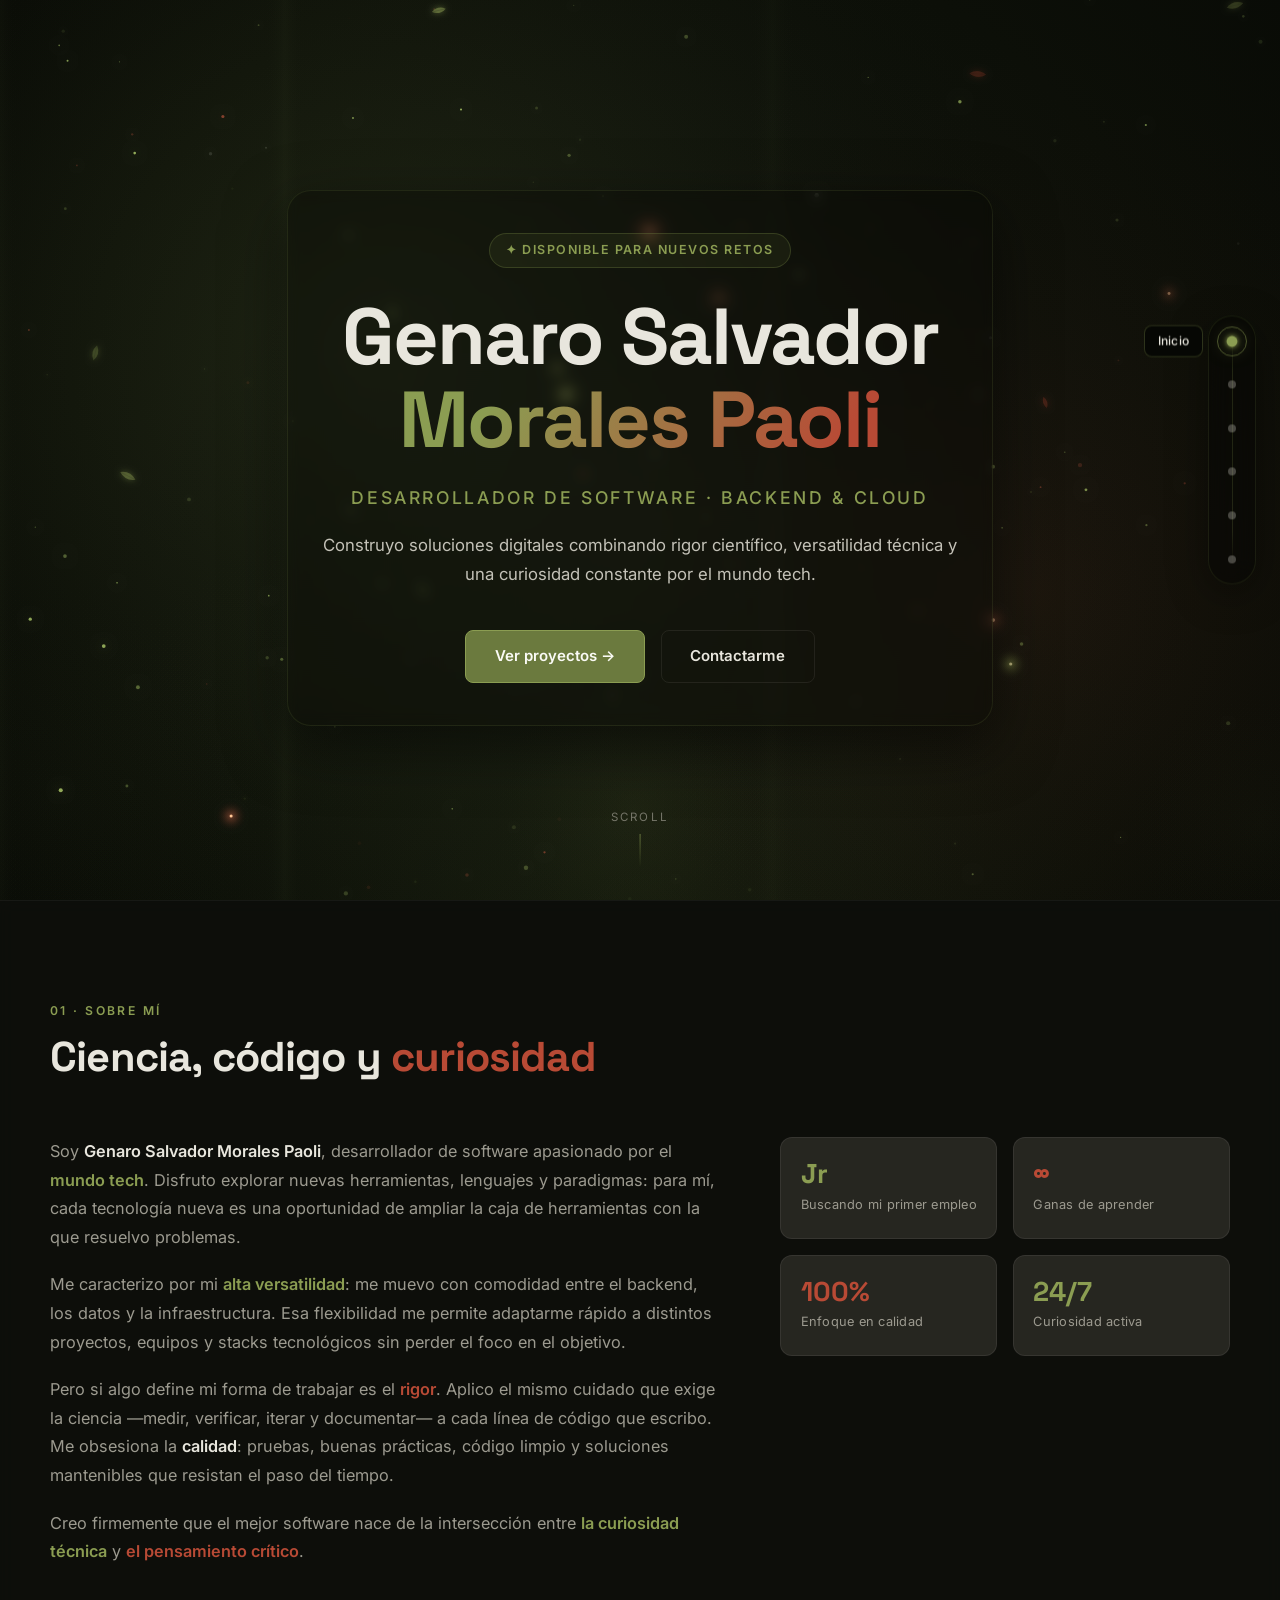
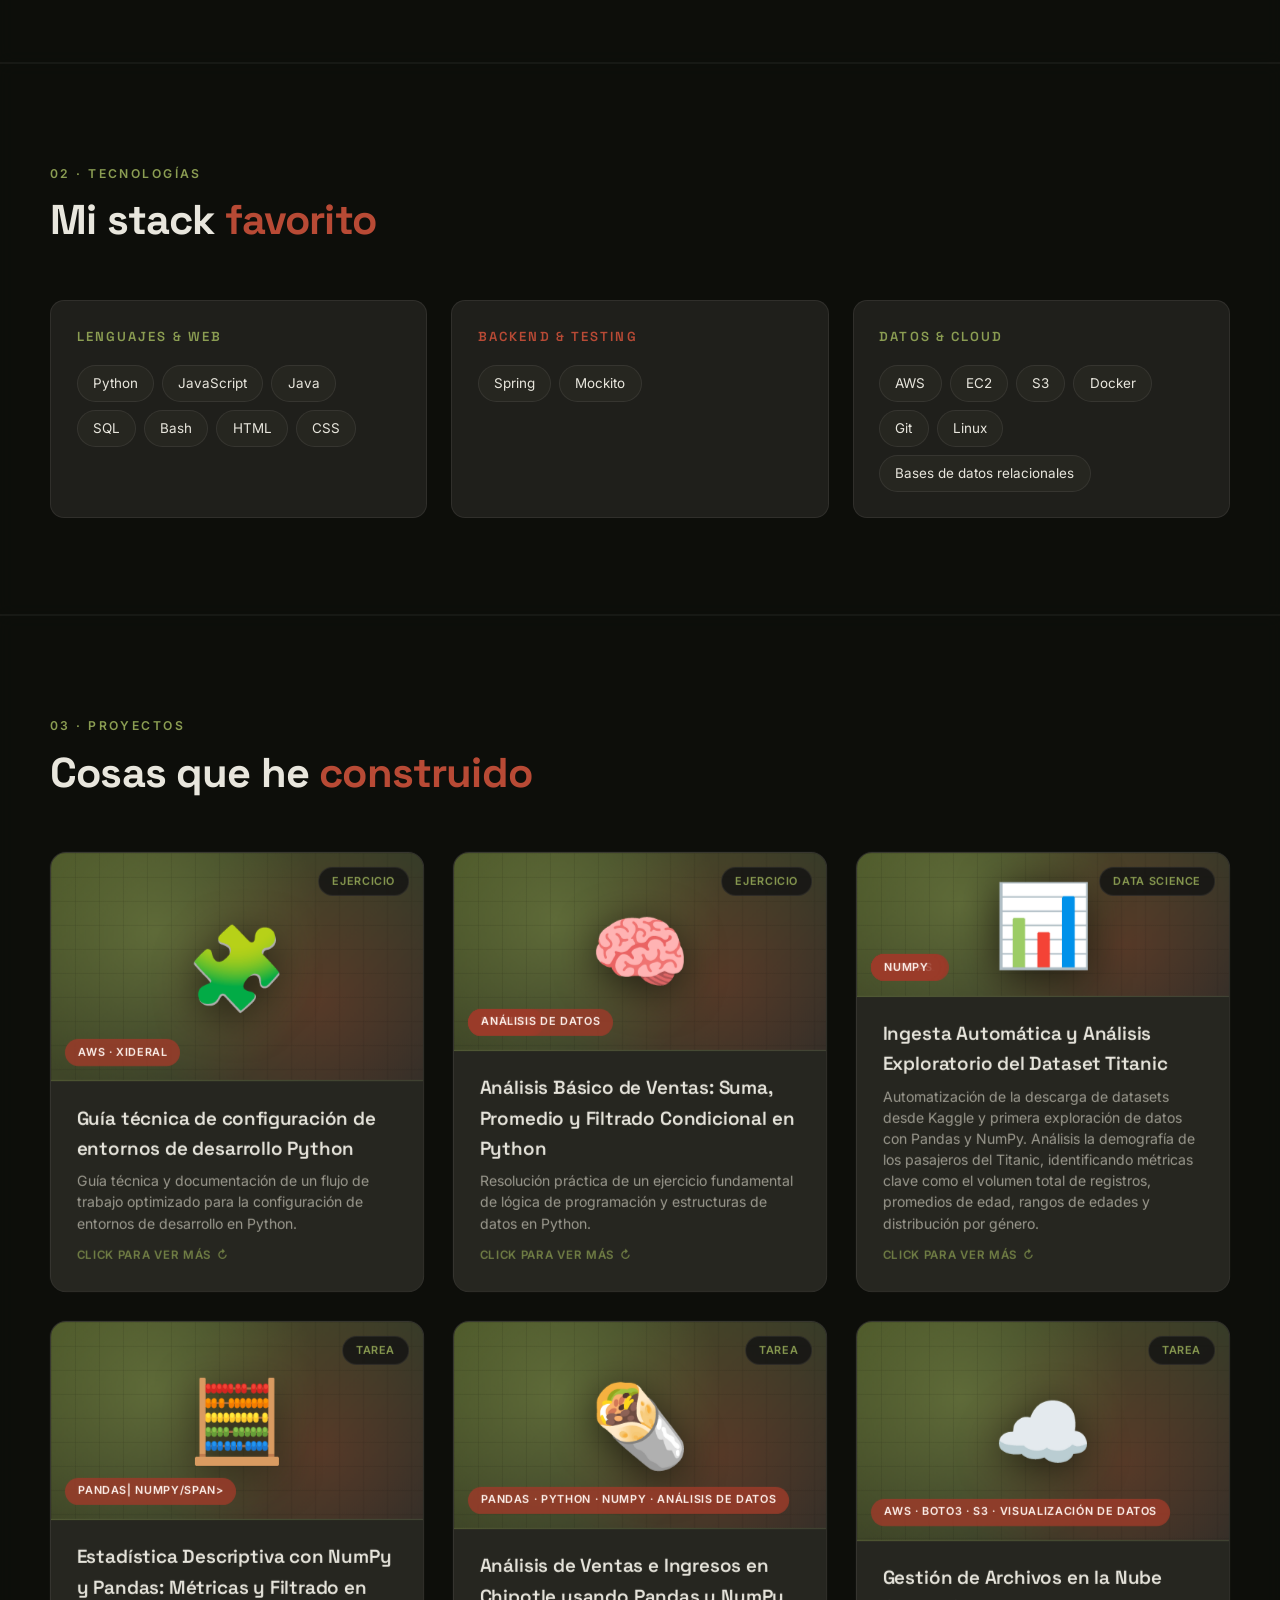
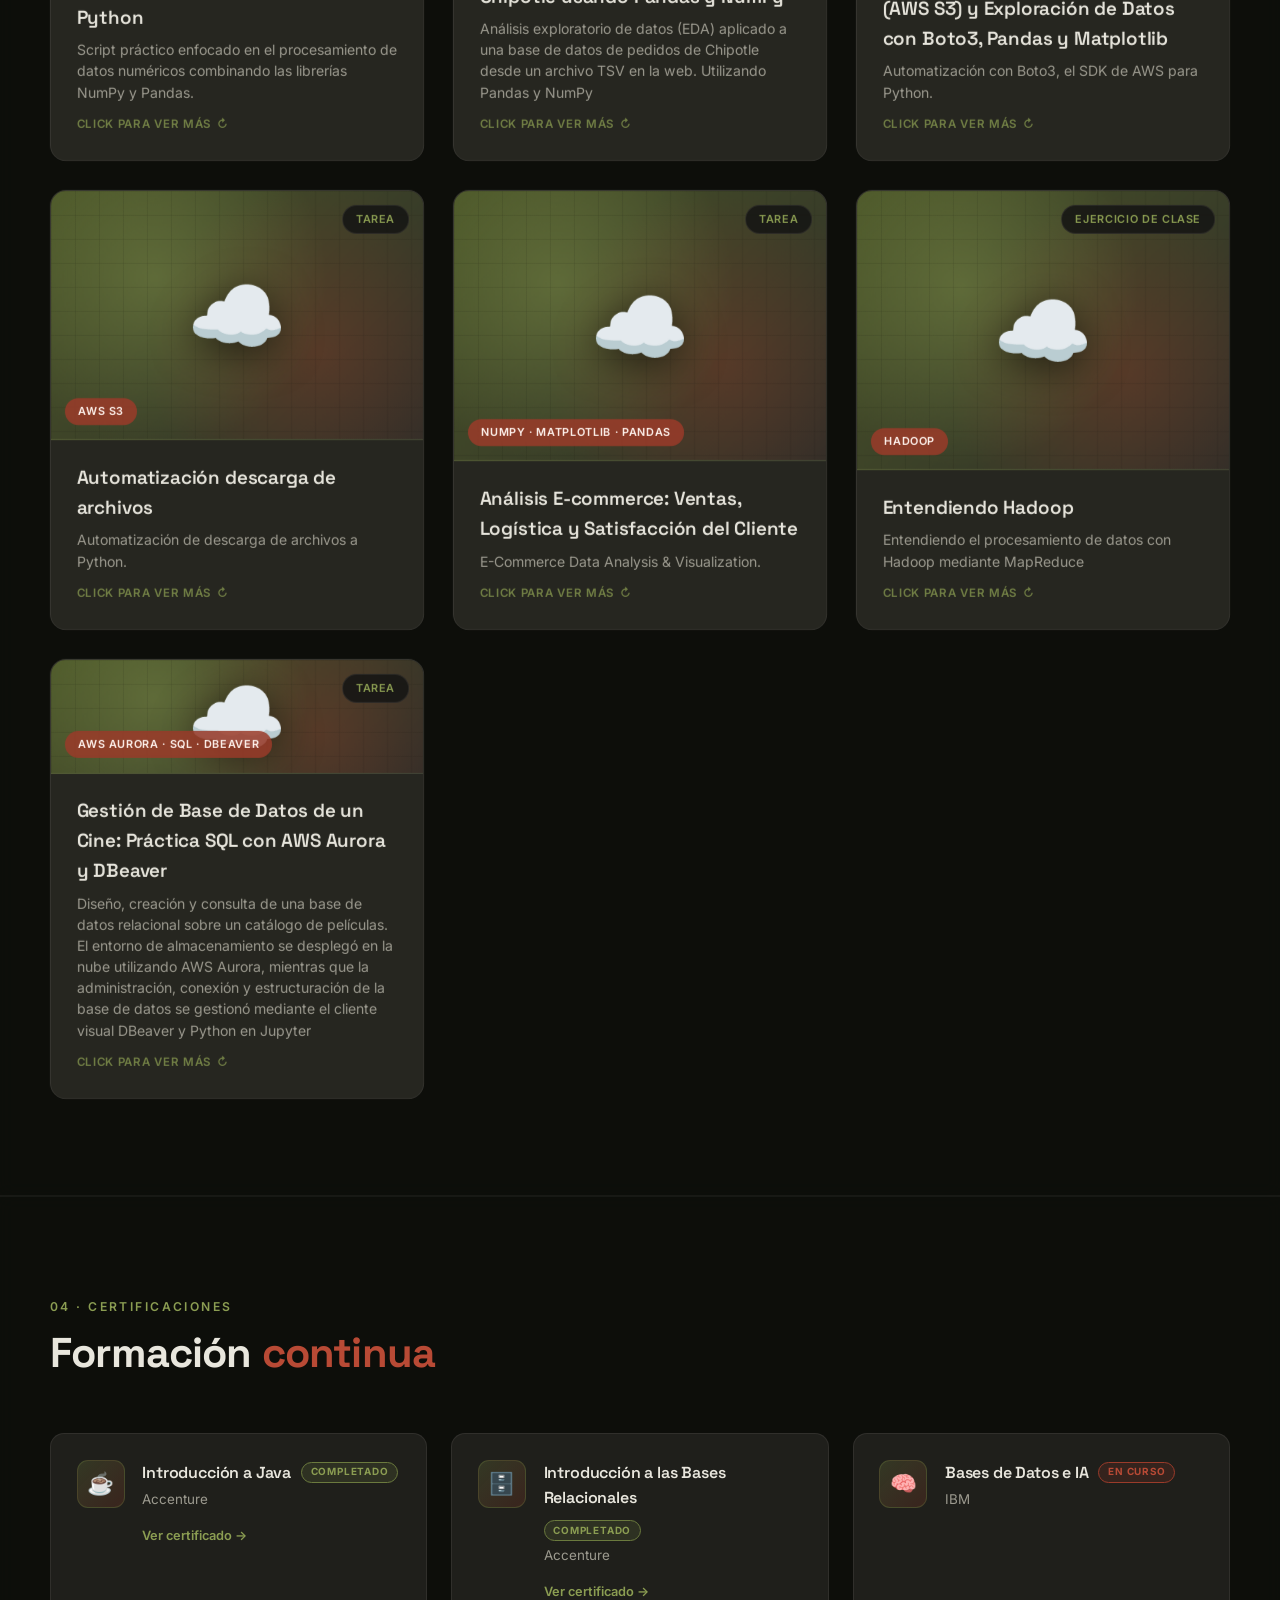
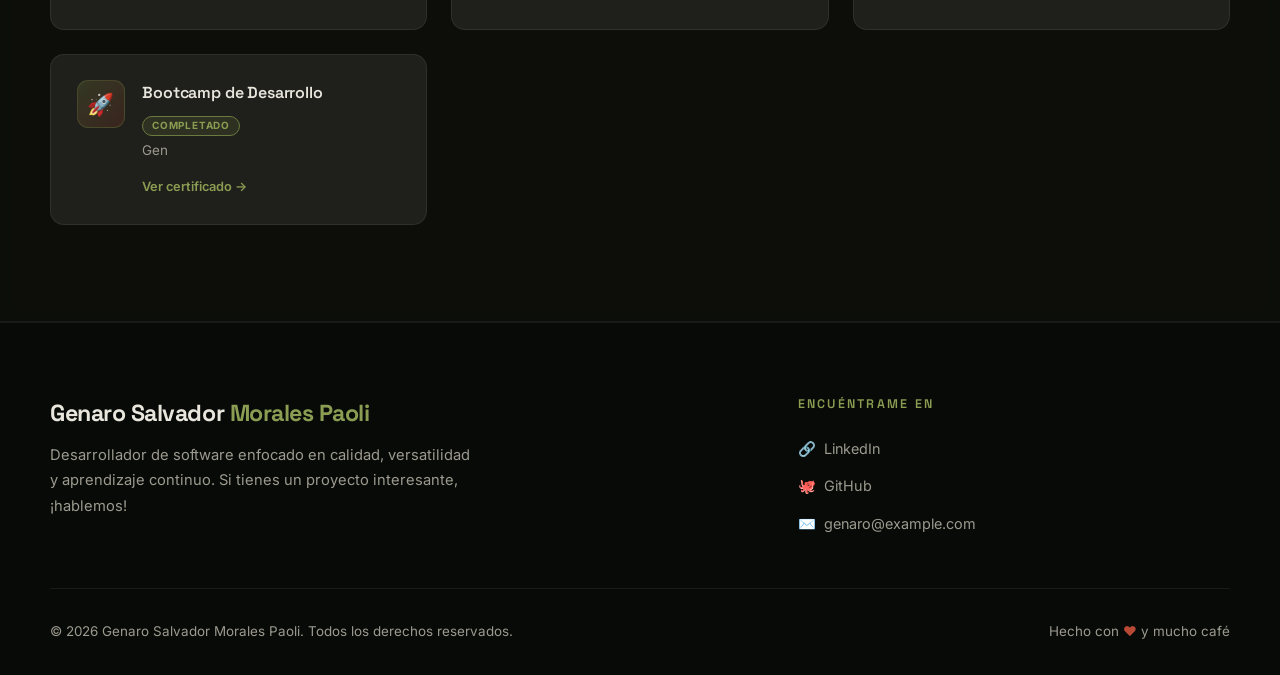
==== commit 51706339: "Corrección en descripción y etiquetas. Se agrega link de tarea 11" ====
--- a/index.html
+++ b/index.html
@@ -1236,9 +1236,9 @@
         <div class="project-card-inner">
           <div class="project-face project-front">
             <div class="project-cover">
-              <span class="cover-label">Cloud</span>
+              <span class="cover-label">Tarea</span>
               <span class="cover-icon">☁️</span>
-              <span class="cover-tag">Función de obtención de archivos</span>
+              <span class="cover-tag">AWS s3</span>
             </div>
             <div class="project-front-info">
               <h3>Automatización descarga de archivos</h3>
@@ -1265,12 +1265,12 @@
         <div class="project-card-inner">
           <div class="project-face project-front">
             <div class="project-cover">
-              <span class="cover-label">Cloud</span>
+              <span class="cover-label">Tarea</span>
               <span class="cover-icon">☁️</span>
-              <span class="cover-tag">Función de obtención de archivos</span>
+              <span class="cover-tag">Numpy · Matplotlib · Pandas </span>
             </div>
             <div class="project-front-info">
-              <h3>Ejercicio 9 · Análisis E-commerce: Ventas, Logística y Satisfacción del Cliente</h3>
+              <h3>Análisis E-commerce: Ventas, Logística y Satisfacción del Cliente</h3>
               <p>E-Commerce Data Analysis & Visualization.</p>
               <span class="click-hint">Click para ver más <span class="arrow">↻</span></span>
             </div>
@@ -1298,11 +1298,11 @@
             <div class="project-cover">
               <span class="cover-label">Ejercicio de clase</span>
               <span class="cover-icon">☁️</span>
-              <span class="cover-tag">Función de obtención de archivos</span>
+              <span class="cover-tag"> Hadoop</span>
             </div>
             <div class="project-front-info">
               <h3>Entendiendo Hadoop</h3>
-              <p>Procesamiento de datos con Hadoop mediante MapReduce</p>
+              <p>Entendiendo el procesamiento de datos con Hadoop mediante MapReduce</p>
               <span class="click-hint">Click para ver más <span class="arrow">↻</span></span>
             </div>
           </div>
@@ -1346,7 +1346,7 @@
                 El entorno de almacenamiento se desplegó en la nube utilizando AWS Aurora, mientras que la administración, conexión y estructuración de la 
                 base de datos se gestionó mediante el cliente visual DBeaver y Python en Jupyter 
             </p>
-            <a href="Xideral/Proyectos/Comprendiendo_Hadoop.html"
+            <a href="Xideral/Proyectos/SQL_queries_cine_genaro.html"
                target="_blank" rel="noopener" class="btn-view">
               Revizar cuaderno →
             </a>
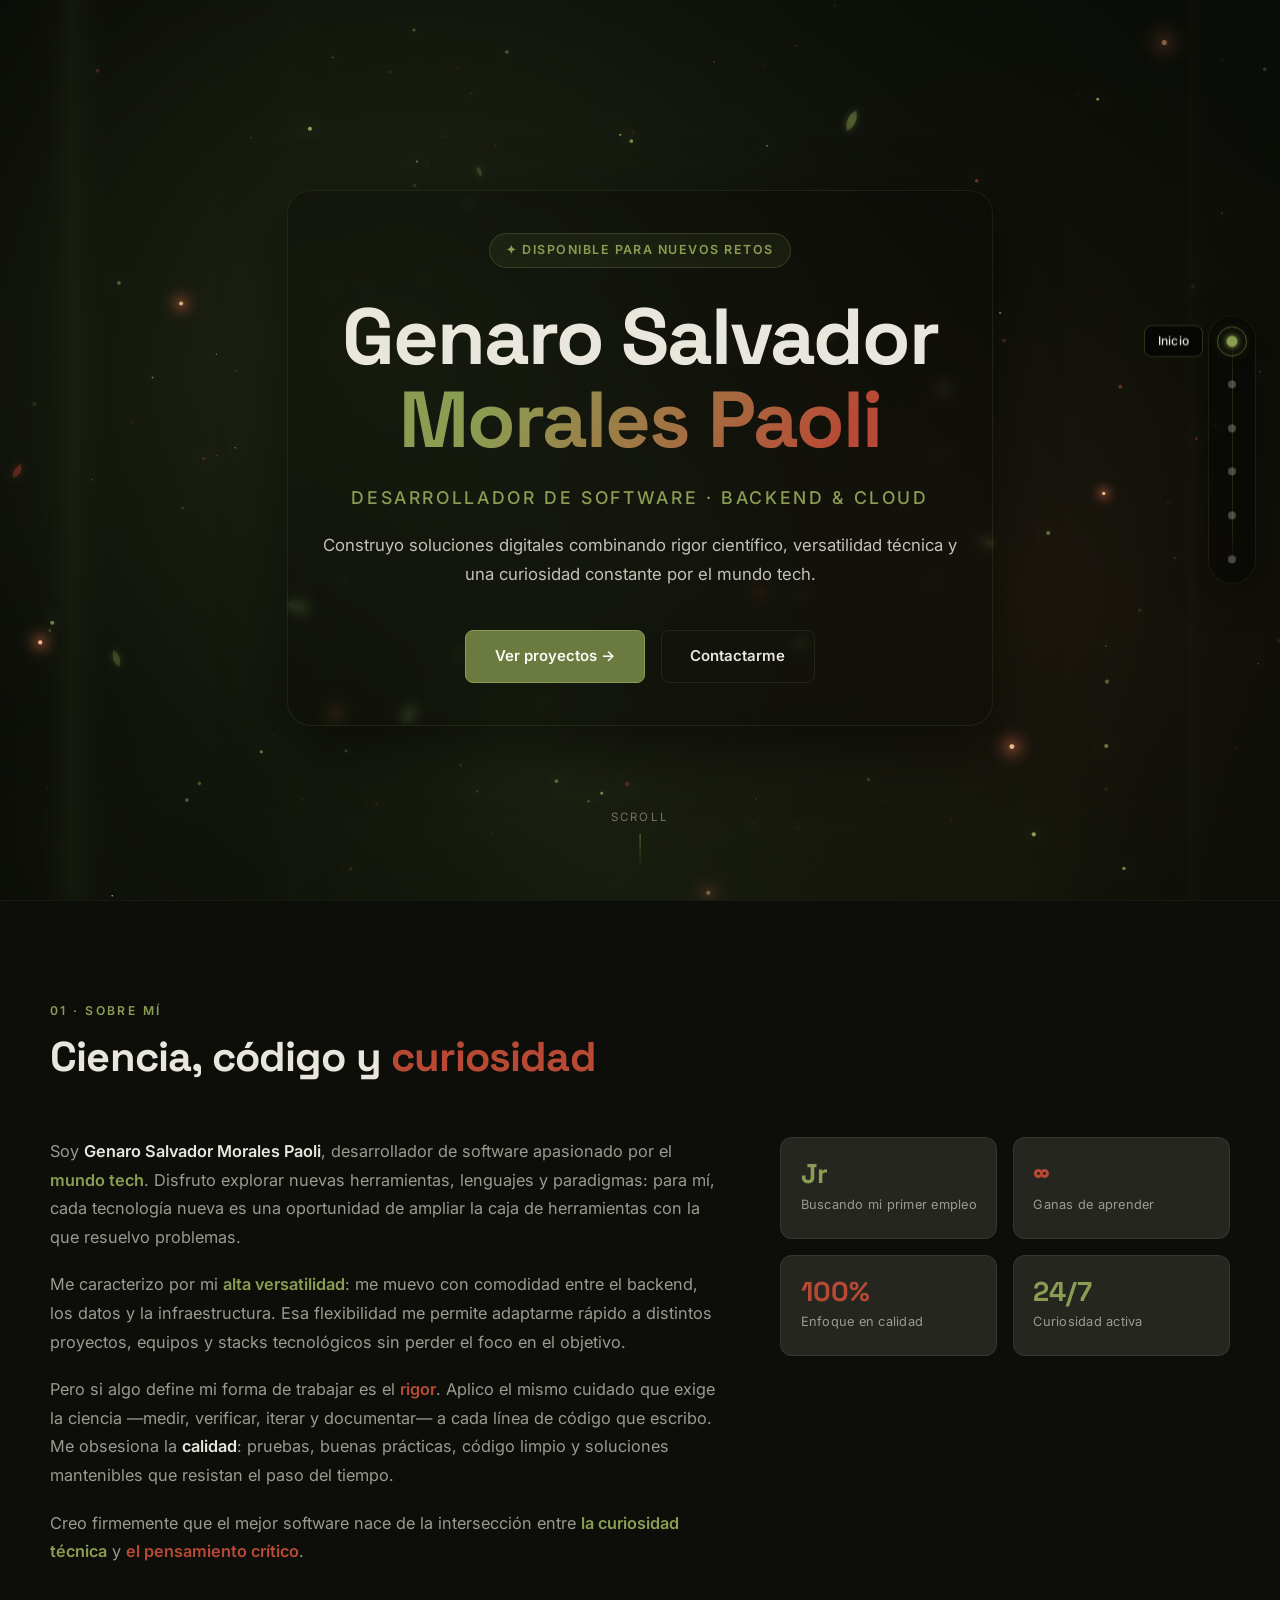
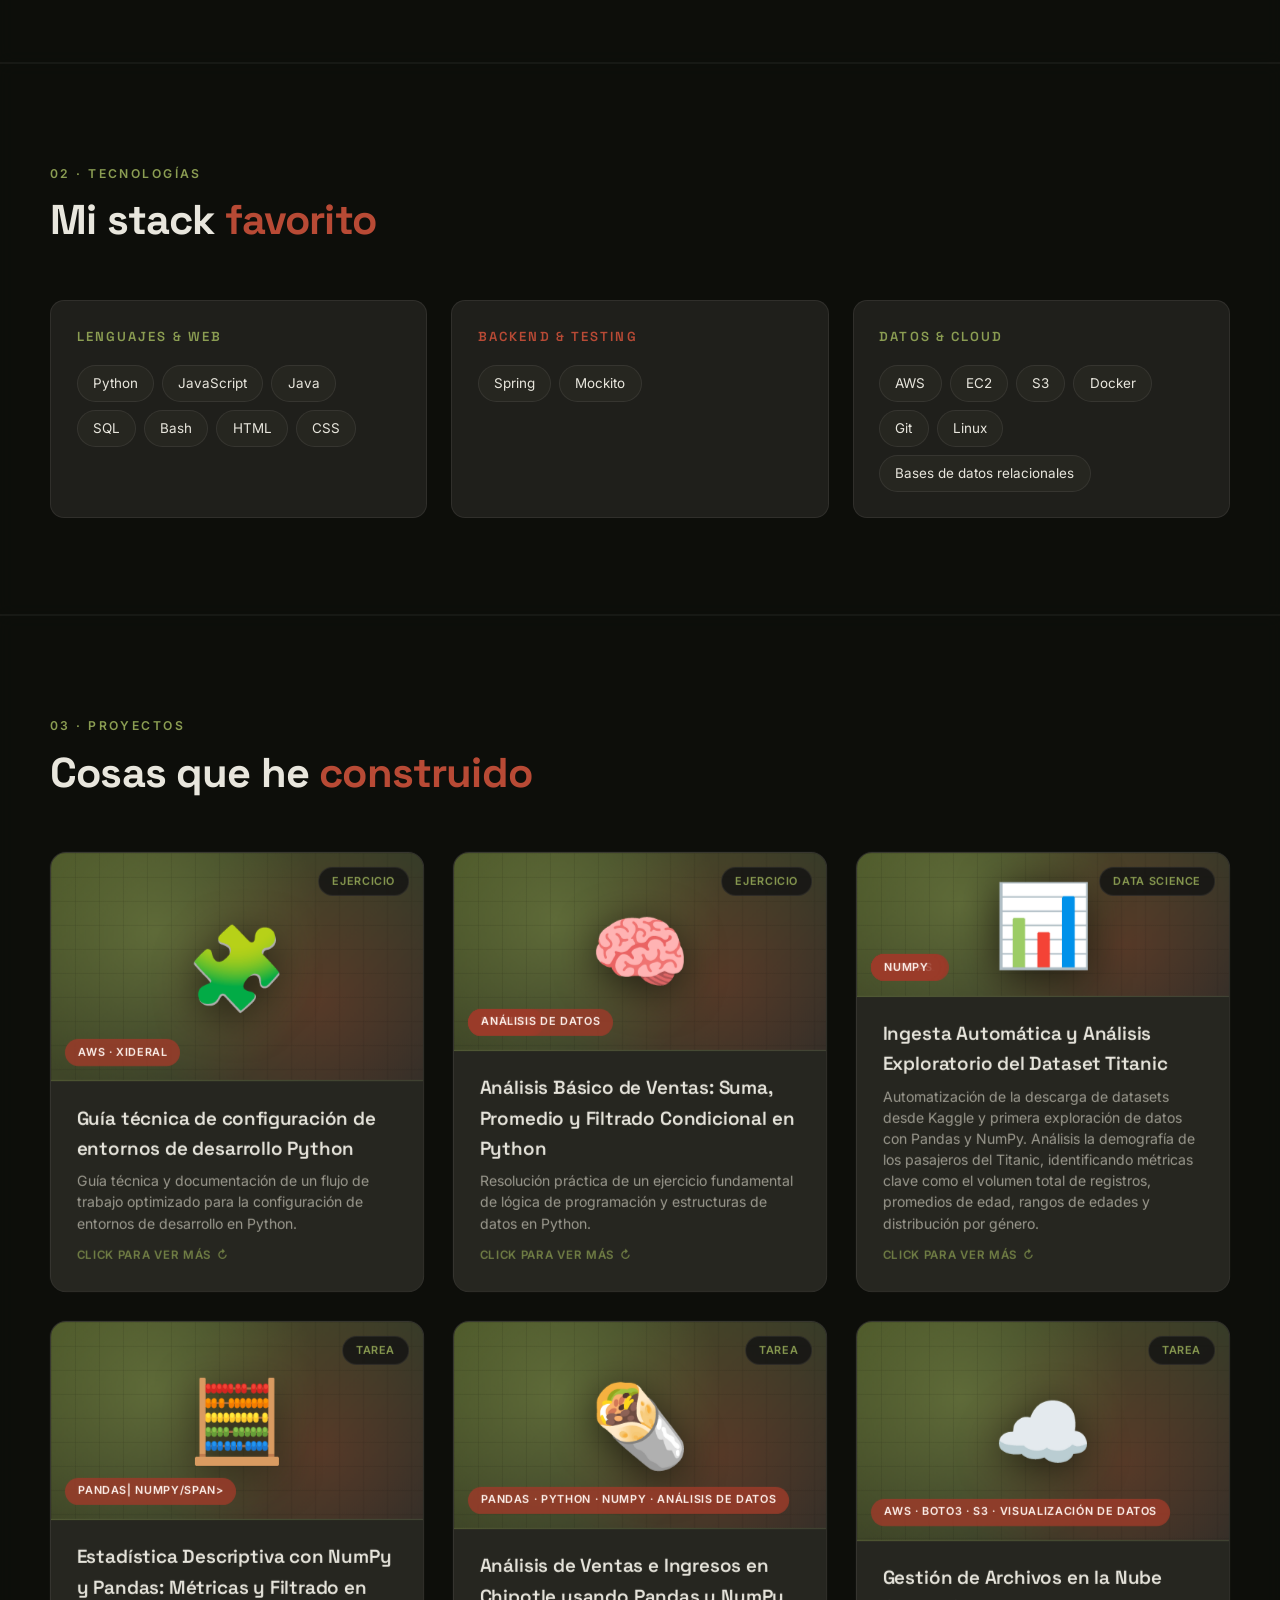
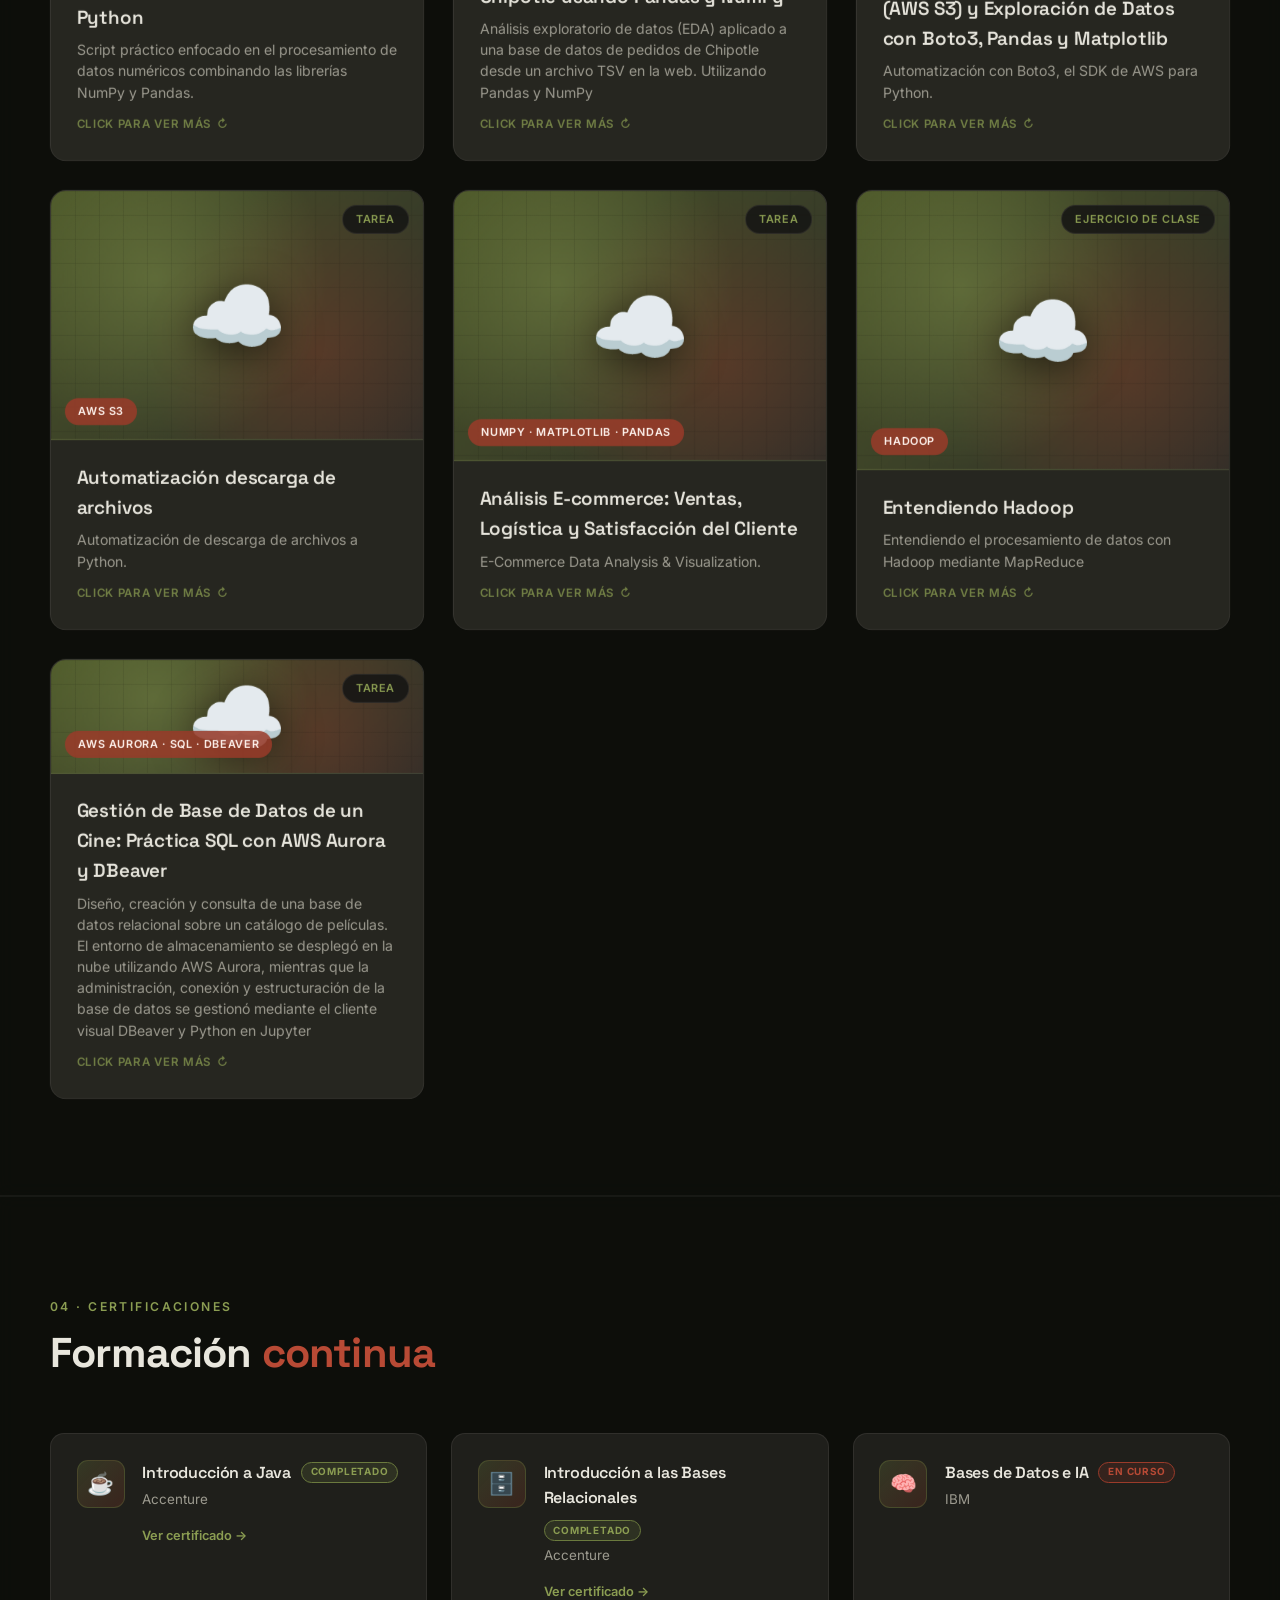
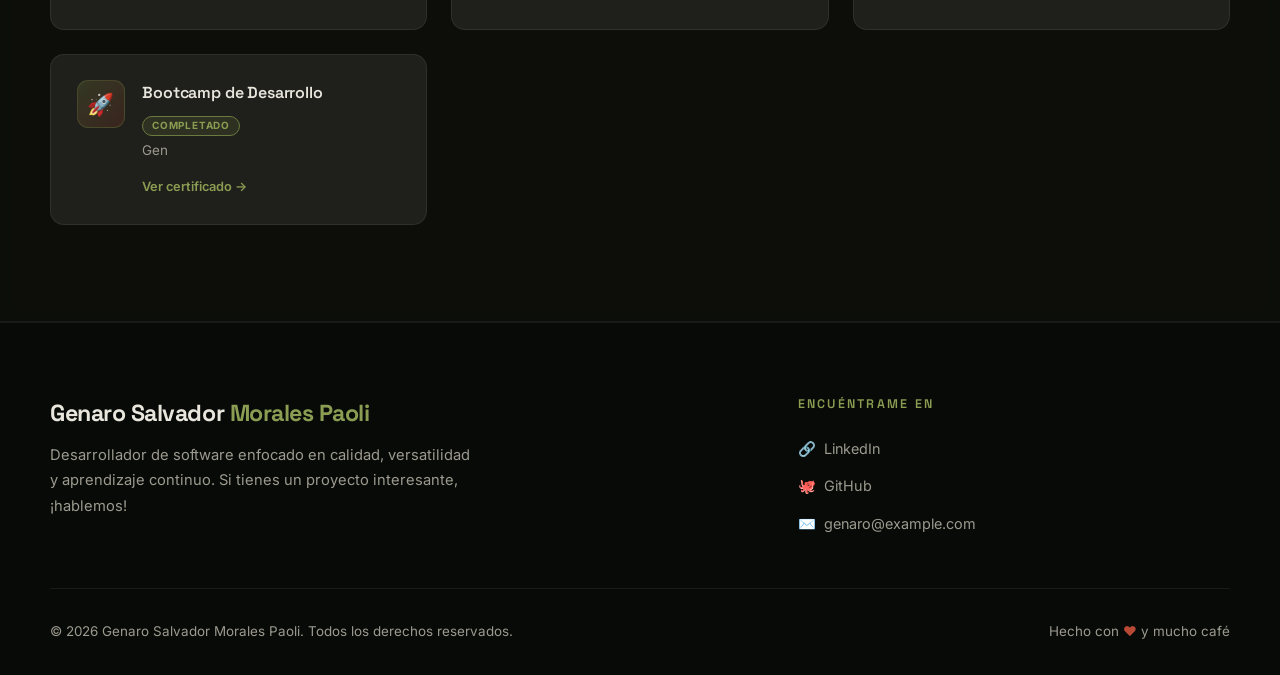
==== commit 6ac5b19e: "Corrección de errores ortográficos" ====
--- a/index.html
+++ b/index.html
@@ -1064,7 +1064,7 @@
             </p>
             <a href="Xideral/Proyectos/Untitled.html"
                target="_blank" rel="noopener" class="btn-view">
-              Ver proyecto →
+              Ver cuaderno →
             </a>
             <span class="back-close-hint">Click para cerrar</span>
           </div>
@@ -1096,7 +1096,7 @@
             </p>
             <a href="Xideral/Proyectos/Problema.html"
                target="_blank" rel="noopener" class="btn-view">
-              Ver proyecto →
+              Ver cuaderno →
             </a>
             <span class="back-close-hint">Click para cerrar</span>
           </div>
@@ -1134,7 +1134,7 @@
             </p>
             <a href="Xideral/Proyectos/PracticaKaggle.html"
                target="_blank" rel="noopener" class="btn-view">
-              Ver proyecto →
+              Ver cuaderno →
             </a>
             <span class="back-close-hint">Click para cerrar</span>
           </div>
@@ -1164,7 +1164,7 @@
             </p>
             <a href="Xideral/Proyectos/Calculadora_.html"
                target="_blank" rel="noopener" class="btn-view">
-              Ver proyecto →
+              Ver cuaderno →
             </a>
             <span class="back-close-hint">Click para cerrar</span>
           </div>
@@ -1225,7 +1225,7 @@
             </p>
             <a href="Xideral/Proyectos/Boto3_.html"
                target="_blank" rel="noopener" class="btn-view">
-              Ver proyecto →
+              Ver cuaderno →
             </a>
             <span class="back-close-hint">Click para cerrar</span>
           </div>
@@ -1255,7 +1255,7 @@
             </p>
             <a href="Xideral/Proyectos/archivos parquet.html"
                target="_blank" rel="noopener" class="btn-view">
-              Ver proyecto →
+              Ver cuaderno →
             </a>
             <span class="back-close-hint">Click para cerrar</span>
           </div>
@@ -1285,7 +1285,7 @@
             </p>
             <a href="Xideral/Proyectos/Brzil.html"
                target="_blank" rel="noopener" class="btn-view">
-              Ver proyecto →
+              Ver cuaderno →
             </a>
             <span class="back-close-hint">Click para cerrar</span>
           </div>
@@ -1315,7 +1315,7 @@
             </p>
             <a href="Xideral/Proyectos/Comprendiendo_Hadoop.html"
                target="_blank" rel="noopener" class="btn-view">
-              Revizar ejercicio →
+              Ver cuaderno →
             </a>
             <span class="back-close-hint">Click para cerrar</span>
           </div>
@@ -1348,7 +1348,7 @@
             </p>
             <a href="Xideral/Proyectos/SQL_queries_cine_genaro.html"
                target="_blank" rel="noopener" class="btn-view">
-              Revizar cuaderno →
+              Ver cuaderno →
             </a>
             <span class="back-close-hint">Click para cerrar</span>
           </div>
